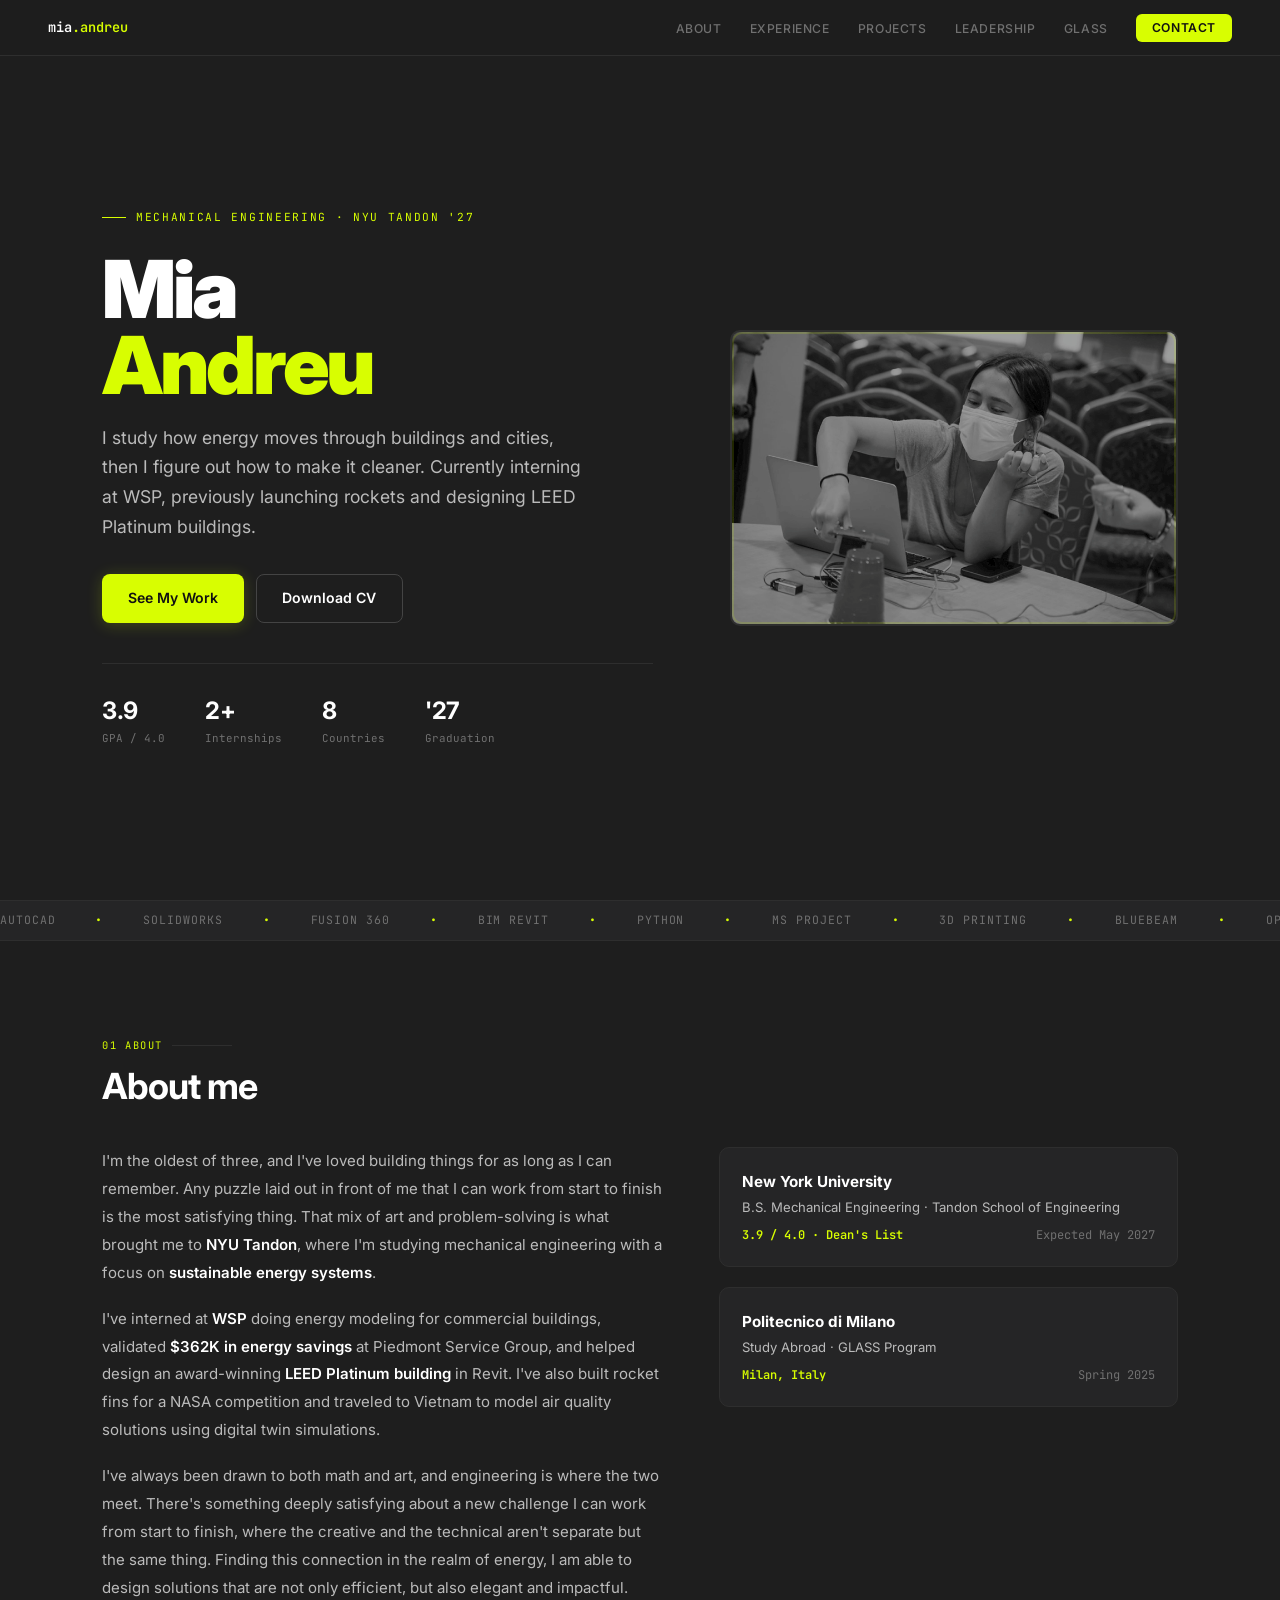
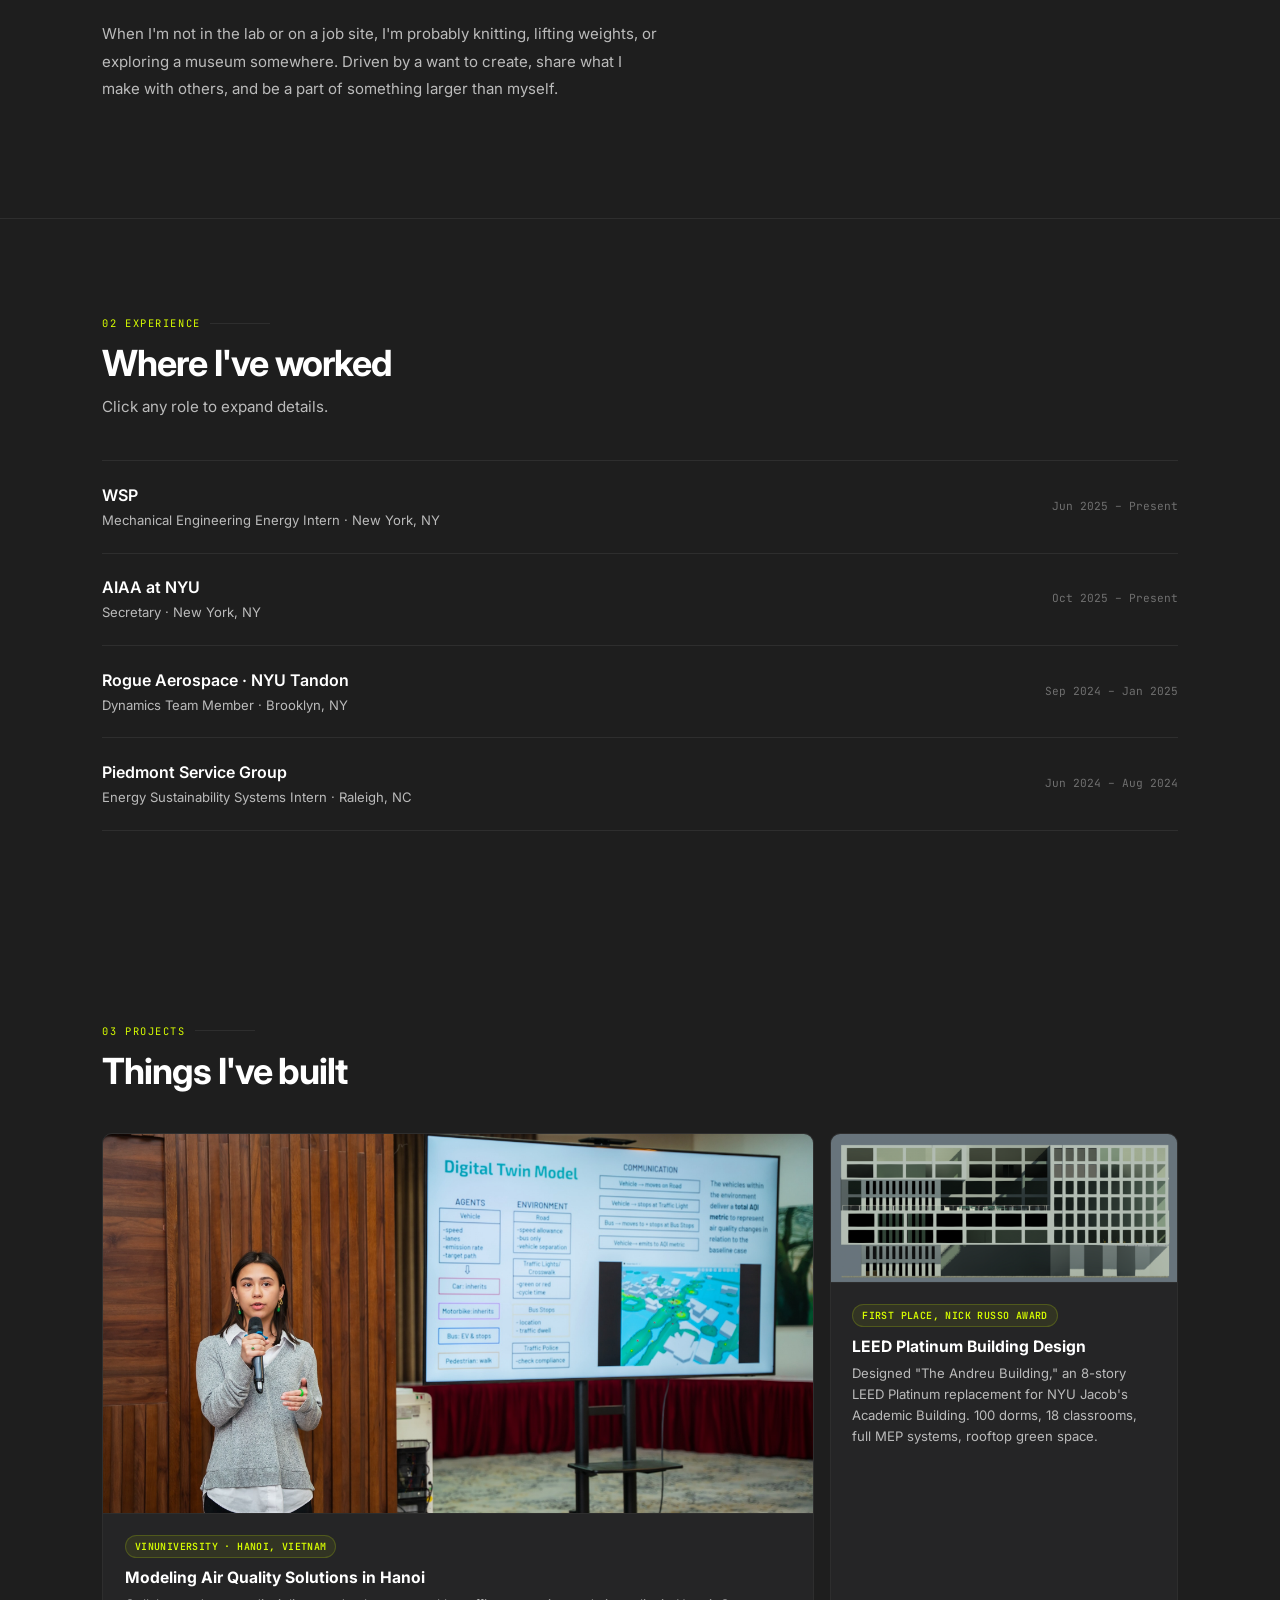
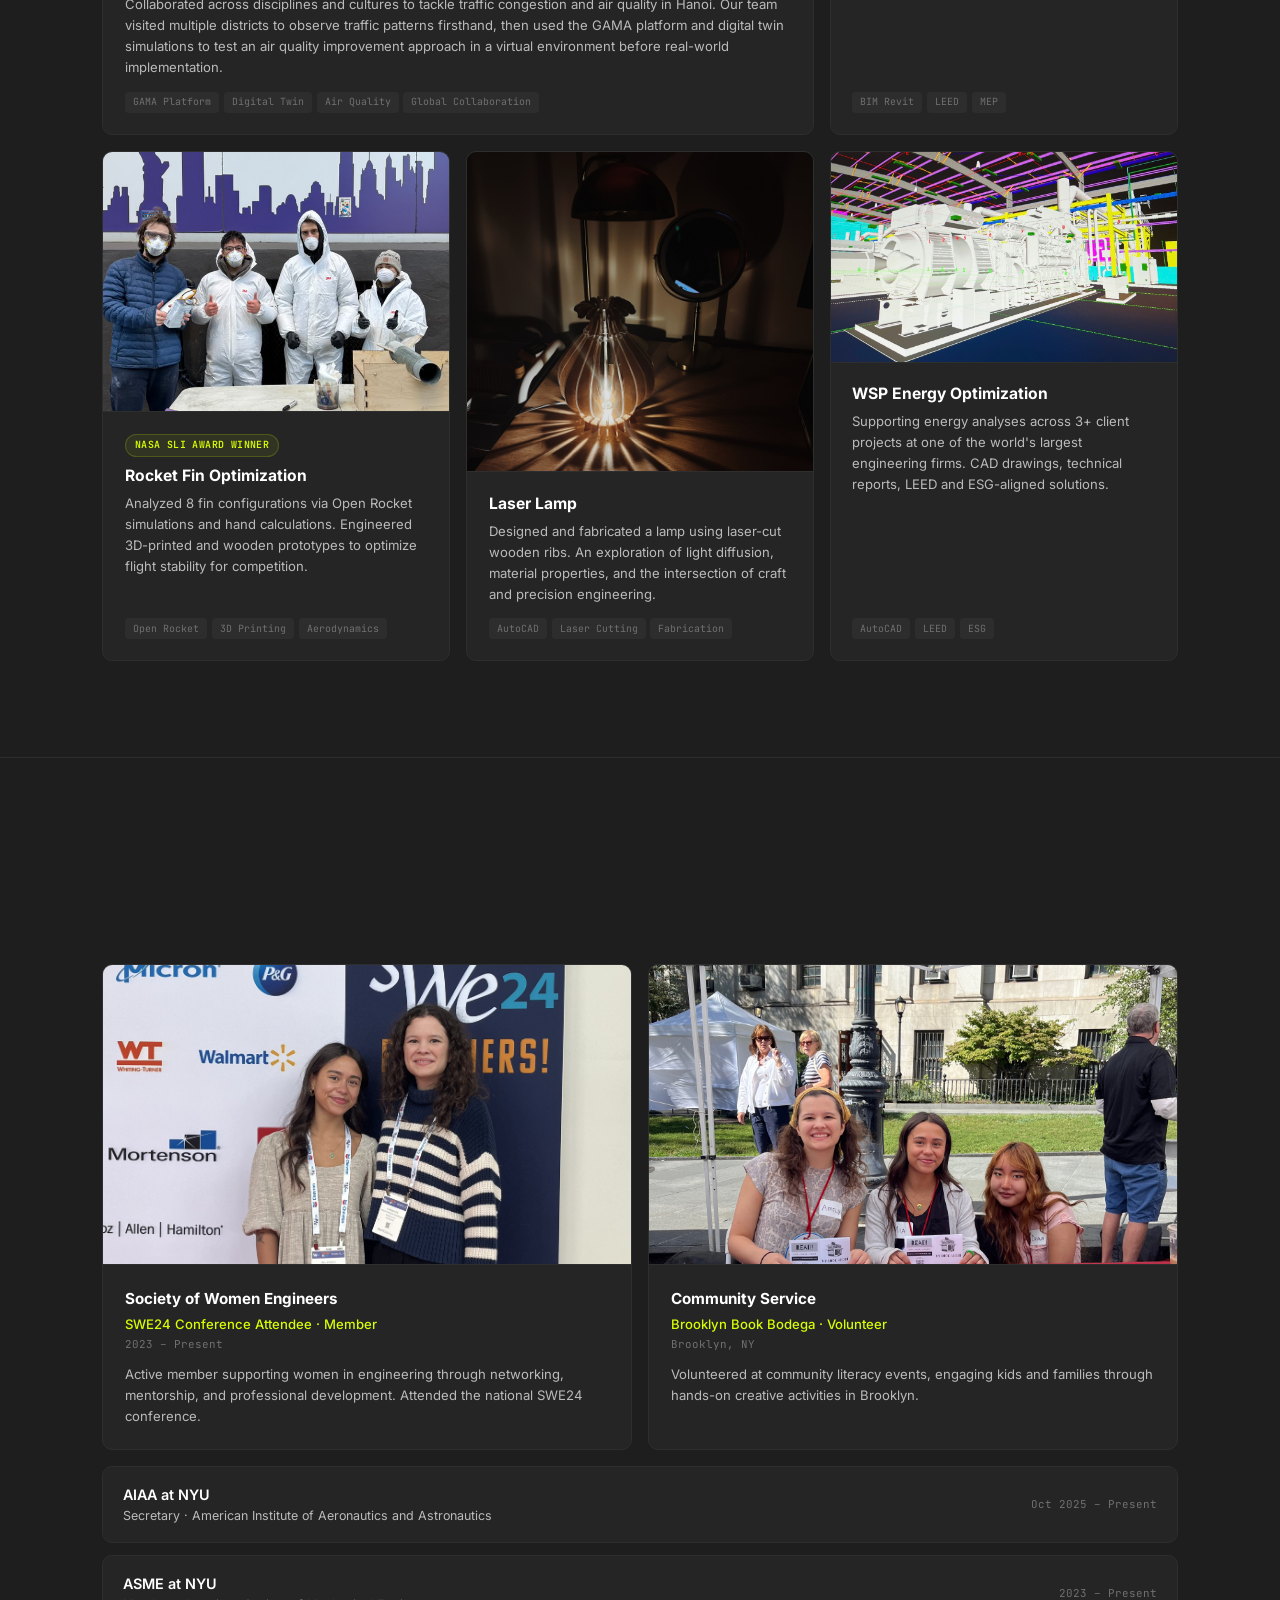
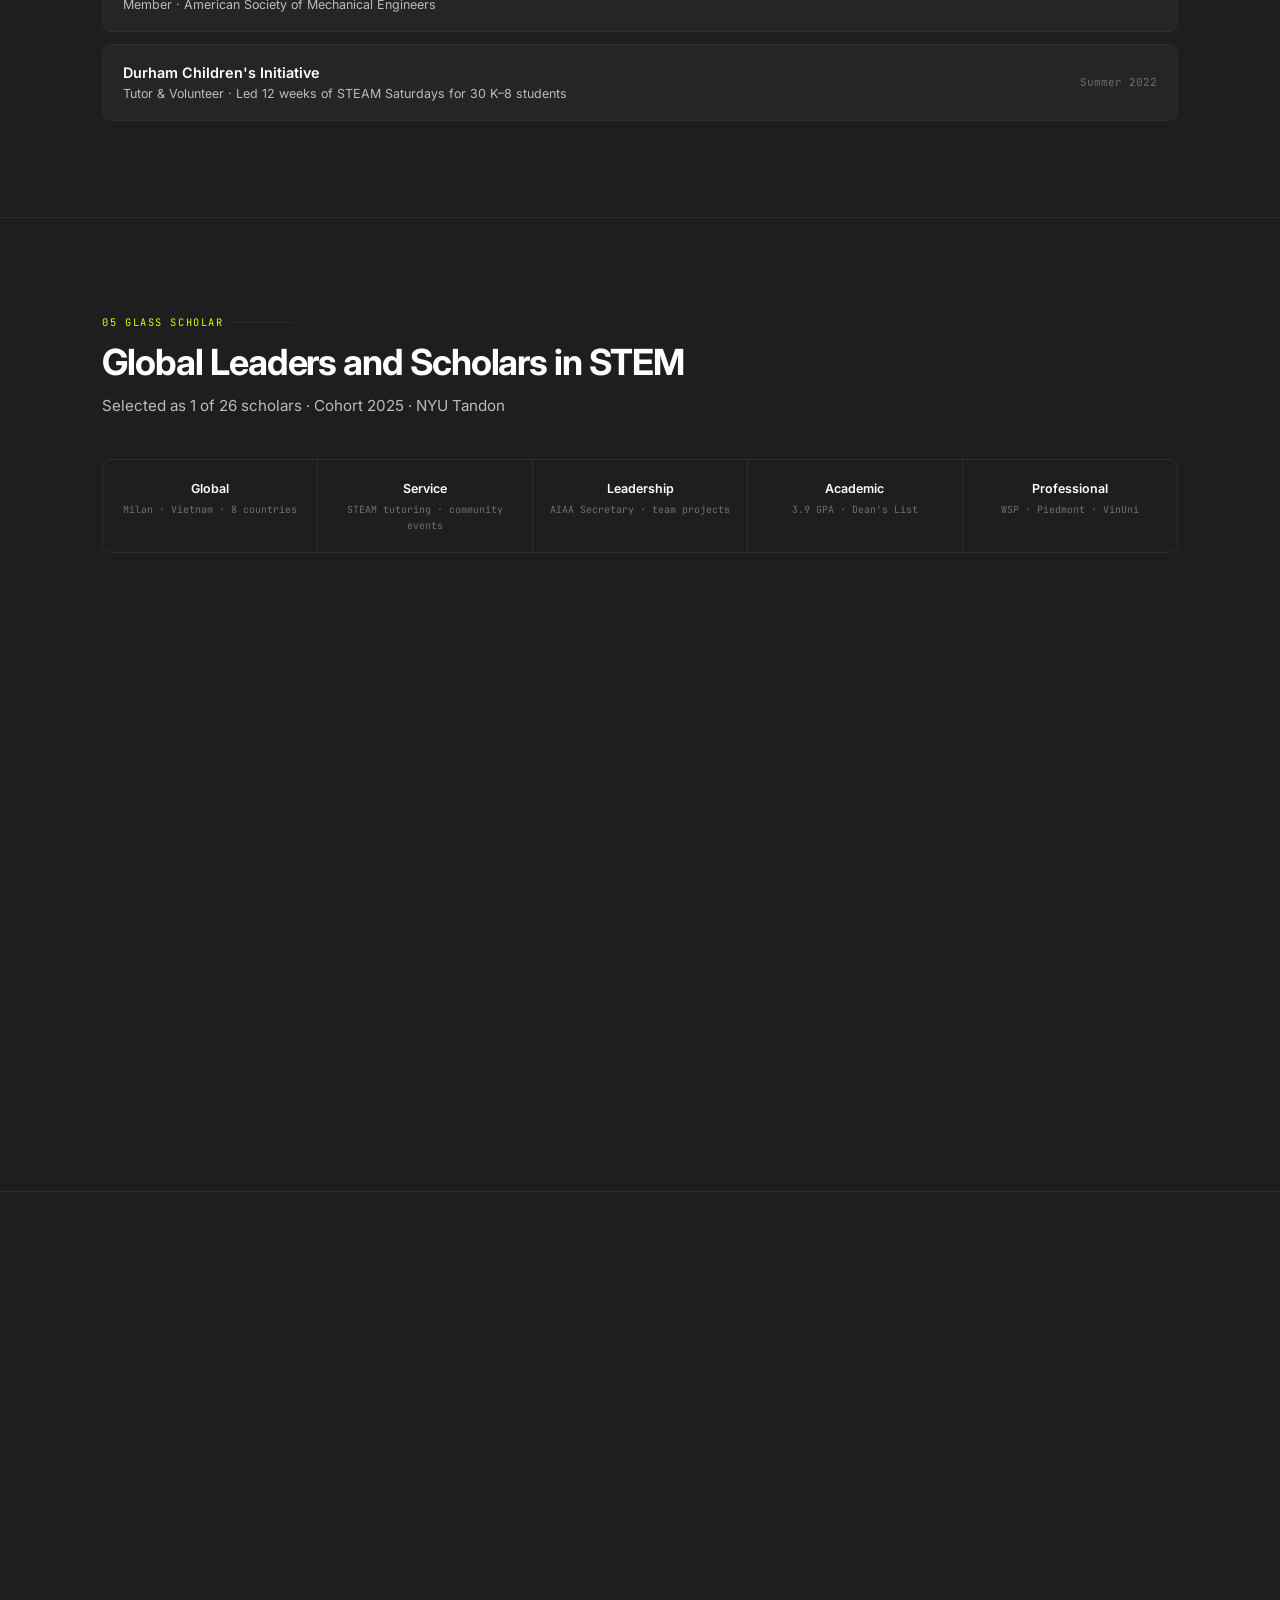
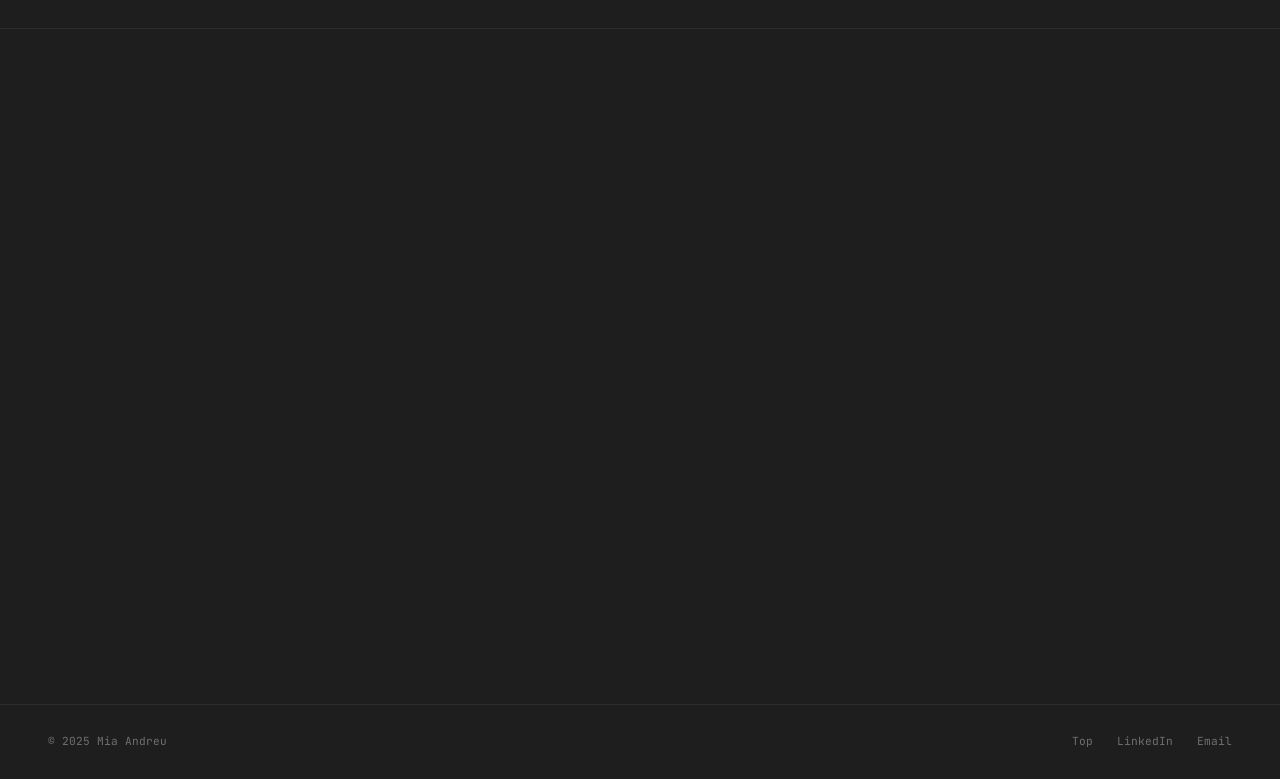
==== index.html @ a0fbf41c "Add files via upload" ====
<!DOCTYPE html>
<html lang="en">
<head>
    <meta charset="UTF-8">
    <meta name="viewport" content="width=device-width, initial-scale=1.0">
    <title>Mia Andreu | Mechanical Engineering</title>
    <link rel="preconnect" href="https://fonts.googleapis.com">
    <link rel="preconnect" href="https://fonts.gstatic.com" crossorigin>
    <link href="https://fonts.googleapis.com/css2?family=Inter:wght@300;400;500;600;700;800;900&family=JetBrains+Mono:wght@400;500;600&display=swap" rel="stylesheet">
    <style>
        *,*::before,*::after{margin:0;padding:0;box-sizing:border-box}

        :root{
            --bg:#1E1E1E;
            --bg2:#252526;
            --bg3:#2D2D2D;
            --tx:#FFFFFF;
            --tx2:#BBBBBB;
            --tx3:#707070;
            --grn:#D8FE01;
            --grn-dim:rgba(216,254,1,.07);
            --grn-mid:rgba(216,254,1,.18);
            --bdr:#2E2E2E;
            --r:10px;
            --f:'Inter',system-ui,sans-serif;
            --m:'JetBrains Mono',monospace;
        }

        html{scroll-behavior:smooth}
        body{font-family:var(--f);background:var(--bg);color:var(--tx);line-height:1.6;-webkit-font-smoothing:antialiased}

        /* =========== NAV =========== */
        nav{
            position:fixed;top:0;left:0;right:0;height:56px;
            background:rgba(30,30,30,.88);backdrop-filter:blur(16px);-webkit-backdrop-filter:blur(16px);
            border-bottom:1px solid var(--bdr);z-index:100;
            display:flex;align-items:center;justify-content:space-between;
            padding:0 clamp(1.25rem,5vw,3rem);
            transition:box-shadow .3s;
        }
        nav.scrolled{box-shadow:0 4px 30px rgba(0,0,0,.5)}
        .nlogo{font-family:var(--m);font-size:.85rem;font-weight:600;color:var(--tx);text-decoration:none}
        .nlogo span{color:var(--grn)}
        .nlinks{display:flex;gap:1.75rem;list-style:none;align-items:center}
        .nlinks a{font-size:.76rem;font-weight:500;color:var(--tx3);text-decoration:none;letter-spacing:.05em;text-transform:uppercase;transition:color .2s}
        .nlinks a:hover,.nlinks a.active{color:var(--grn)}
        .nlinks .cta{background:var(--grn);color:#111;padding:.4rem 1rem;border-radius:6px;font-weight:600}
        .nlinks .cta:hover{background:#c2e500}
        .ntoggle{display:none;flex-direction:column;gap:4px;cursor:pointer;padding:4px}
        .ntoggle span{width:20px;height:2px;background:var(--tx);border-radius:2px;transition:.3s}

        /* =========== HERO =========== */
        #hero{
            min-height:100vh;
            display:grid;
            grid-template-columns:1fr auto;
            align-items:center;
            gap:clamp(2rem,6vw,5rem);
            padding:calc(56px + 4rem) clamp(1.25rem,8vw,10rem) 4rem;
            max-width:1300px;margin:0 auto;
        }
        .hero-text{max-width:600px}
        .hero-label{
            font-family:var(--m);font-size:.7rem;color:var(--grn);
            letter-spacing:.15em;text-transform:uppercase;margin-bottom:1.5rem;
            display:flex;align-items:center;gap:.6rem;
        }
        .hero-label::before{content:'';width:24px;height:1px;background:var(--grn)}
        .hero-name{
            font-size:clamp(2.8rem,7vw,5rem);font-weight:900;
            letter-spacing:-.04em;line-height:.95;margin-bottom:1.25rem;
        }
        .hero-name em{font-style:normal;color:var(--grn)}
        .hero-sub{font-size:clamp(.95rem,1.6vw,1.1rem);color:var(--tx2);max-width:480px;line-height:1.7;margin-bottom:2rem}
        .hero-btns{display:flex;gap:.75rem;flex-wrap:wrap}
        .btn{
            display:inline-flex;align-items:center;gap:.45rem;
            padding:.75rem 1.6rem;border-radius:8px;
            font-weight:600;font-size:.88rem;text-decoration:none;
            transition:transform .15s,box-shadow .2s,background .2s;border:none;cursor:pointer;
        }
        .btn-g{background:var(--grn);color:#111;box-shadow:0 2px 16px rgba(216,254,1,.2)}
        .btn-g:hover{transform:translateY(-1px);box-shadow:0 4px 24px rgba(216,254,1,.35)}
        .btn-o{background:transparent;color:var(--tx);border:1.5px solid #444}
        .btn-o:hover{border-color:var(--grn);color:var(--grn);transform:translateY(-1px)}

        .hero-photo{
            width:clamp(320px,35vw,480px);
            border-radius:var(--r);
            overflow:hidden;
            border:2px solid var(--bdr);
            position:relative;
            align-self:center;
        }
        .hero-photo::after{
            content:'';position:absolute;inset:0;
            border-radius:var(--r);
            box-shadow:inset 0 0 0 2px rgba(216,254,1,.15);
            pointer-events:none;
        }
        .hero-photo img{width:100%;height:auto;display:block;filter:grayscale(.15)}

        .hero-stats{
            display:flex;gap:2.5rem;margin-top:2.5rem;
            padding-top:1.75rem;border-top:1px solid var(--bdr);flex-wrap:wrap;
        }
        .hs-val{font-size:1.5rem;font-weight:700;letter-spacing:-.02em}
        .hs-lbl{font-family:var(--m);font-size:.68rem;color:var(--tx3)}

        /* =========== TICKER =========== */
        .ticker-wrap{
            overflow:hidden;border-top:1px solid var(--bdr);border-bottom:1px solid var(--bdr);
            padding:.65rem 0;background:var(--bg2);position:relative;z-index:1;
        }
        .ticker{
            display:flex;gap:2.5rem;
            animation:scroll 30s linear infinite;
            width:max-content;
        }
        .ticker span{
            font-family:var(--m);font-size:.72rem;color:var(--tx3);
            white-space:nowrap;text-transform:uppercase;letter-spacing:.08em;
        }
        .ticker .dot{color:var(--grn)}
        @keyframes scroll{0%{transform:translateX(0)}100%{transform:translateX(-50%)}}

        /* =========== SECTIONS =========== */
        .sec{padding:6rem clamp(1.25rem,8vw,10rem);max-width:1300px;margin:0 auto}
        .sec-full{padding:6rem clamp(1.25rem,8vw,10rem);max-width:100%}
        .sec-full .inner{max-width:1300px;margin:0 auto}
        .sec-num{
            font-family:var(--m);font-size:.65rem;color:var(--grn);
            letter-spacing:.15em;text-transform:uppercase;margin-bottom:.75rem;
            display:flex;align-items:center;gap:.6rem;
        }
        .sec-num::after{content:'';flex:1;max-width:60px;height:1px;background:var(--bdr)}
        .sec-t{font-size:clamp(1.6rem,3.5vw,2.25rem);font-weight:700;letter-spacing:-.03em;margin-bottom:.6rem;line-height:1.15}
        .sec-sub{font-size:.95rem;color:var(--tx2);max-width:540px;line-height:1.7}
        .sec-hdr{margin-bottom:2.5rem}
        .divider{height:1px;background:var(--bdr);max-width:1300px;margin:0 auto}

        /* =========== ABOUT =========== */
        .about-cols{display:grid;grid-template-columns:1.1fr .9fr;gap:3.5rem;align-items:start}
        .about-text p{color:var(--tx2);line-height:1.85;margin-bottom:1.15rem;font-size:.94rem}
        .about-text strong{color:var(--tx);font-weight:600}
        .edu{
            background:var(--bg2);border:1px solid var(--bdr);border-radius:var(--r);
            padding:1.35rem;margin-bottom:1.25rem;
        }
        .edu-school{font-weight:700;font-size:.95rem;margin-bottom:.15rem}
        .edu-deg{font-size:.82rem;color:var(--tx2)}
        .edu-meta{display:flex;justify-content:space-between;margin-top:.5rem;flex-wrap:wrap;gap:.5rem}
        .edu-gpa{font-family:var(--m);font-size:.75rem;color:var(--grn);font-weight:600}
        .edu-date{font-family:var(--m);font-size:.75rem;color:var(--tx3)}

        /* =========== EXPERIENCE =========== */
        .exp-list{display:flex;flex-direction:column}
        .exp-row{
            display:grid;grid-template-columns:1fr auto;align-items:center;gap:1rem;
            padding:1.35rem 0;border-bottom:1px solid var(--bdr);
            cursor:default;transition:padding .3s;
        }
        .exp-row:first-child{border-top:1px solid var(--bdr)}
        .exp-row:hover{padding-left:.5rem}
        .exp-row:hover .exp-co{color:var(--grn)}
        .exp-co{font-weight:600;font-size:1rem;transition:color .2s}
        .exp-rl{font-size:.82rem;color:var(--tx2);margin-top:.1rem}
        .exp-dt{font-family:var(--m);font-size:.7rem;color:var(--tx3);text-align:right;white-space:nowrap}
        .exp-det{
            max-height:0;overflow:hidden;transition:max-height .4s ease,opacity .3s;
            opacity:0;
        }
        .exp-row.open .exp-det{max-height:300px;opacity:1;margin-top:.75rem}
        .exp-det ul{list-style:none;padding:0}
        .exp-det li{
            font-size:.84rem;color:var(--tx2);line-height:1.6;
            padding-left:1rem;position:relative;margin-bottom:.35rem;
        }
        .exp-det li::before{content:'\2192';position:absolute;left:0;color:var(--grn);font-size:.75rem}

        /* =========== IMAGE BREAK =========== */
        .img-break{
            width:100%;height:420px;overflow:hidden;position:relative;
        }
        .img-break img{width:100%;height:100%;object-fit:cover;display:block}
        .img-break .overlay{
            position:absolute;inset:0;
            background:linear-gradient(to top,var(--bg) 0%,transparent 40%,transparent 70%,var(--bg) 100%);
        }
        .img-break .caption{
            position:absolute;bottom:2rem;left:clamp(1.25rem,8vw,10rem);
            font-family:var(--m);font-size:.7rem;color:var(--tx3);
            letter-spacing:.08em;text-transform:uppercase;
        }
        .img-break .caption span{color:var(--grn)}

        /* =========== PROJECTS BENTO =========== */
        .bento{
            display:grid;
            grid-template-columns:repeat(3,1fr);
            grid-auto-rows:minmax(280px,auto);
            gap:1rem;
        }
        .bento-item{
            background:var(--bg2);border:1px solid var(--bdr);border-radius:var(--r);
            overflow:hidden;position:relative;
            display:flex;flex-direction:column;
            transition:transform .25s,box-shadow .25s,border-color .25s;
        }
        .bento-item:hover{
            transform:translateY(-4px);
            box-shadow:0 16px 48px rgba(0,0,0,.4);
            border-color:var(--grn);
        }
        .bento-item.large{grid-column:span 2;grid-row:span 1}
        .bento-img{width:100%;max-height:320px;object-fit:cover;display:block;border-bottom:1px solid var(--bdr)}
        .bento-item.large .bento-img{max-height:380px}
        .bento-vid{width:100%;max-height:320px;object-fit:cover;display:block;border-bottom:1px solid var(--bdr)}
        .bento-body{padding:1.35rem;flex:1;display:flex;flex-direction:column}
        .bento-badge{
            display:inline-block;
            background:var(--grn-dim);color:var(--grn);border:1px solid var(--grn-mid);
            font-family:var(--m);font-size:.62rem;font-weight:600;
            padding:.15rem .55rem;border-radius:100px;
            text-transform:uppercase;letter-spacing:.04em;
            margin-bottom:.6rem;width:fit-content;
        }
        .bento-title{font-weight:700;font-size:.98rem;margin-bottom:.4rem;line-height:1.3}
        .bento-desc{font-size:.82rem;color:var(--tx2);line-height:1.6;flex:1}
        .bento-tags{display:flex;flex-wrap:wrap;gap:.3rem;margin-top:.85rem}
        .bento-tag{
            background:var(--bg3);color:var(--tx3);font-family:var(--m);
            font-size:.62rem;padding:.15rem .5rem;border-radius:4px;
        }

        /* =========== LEADERSHIP =========== */
        .lead-grid{display:grid;grid-template-columns:repeat(2,1fr);gap:1rem}
        .lead-card{
            background:var(--bg2);border:1px solid var(--bdr);border-radius:var(--r);
            overflow:hidden;transition:transform .2s,box-shadow .2s;
        }
        .lead-card:hover{transform:translateY(-2px);box-shadow:0 8px 32px rgba(0,0,0,.3)}
        .lead-card-img{width:100%;max-height:300px;object-fit:cover;object-position:center 35%;display:block;border-bottom:1px solid var(--bdr)}
        .lead-card-body{padding:1.35rem}
        .lead-org{font-weight:700;font-size:.95rem;margin-bottom:.15rem}
        .lead-role{font-size:.82rem;color:var(--grn);font-weight:500;margin-bottom:.1rem}
        .lead-date{font-family:var(--m);font-size:.68rem;color:var(--tx3);margin-bottom:.65rem}
        .lead-desc{font-size:.82rem;color:var(--tx2);line-height:1.6}

        .lead-list{display:flex;flex-direction:column;gap:.75rem;margin-top:1rem}
        .lead-row{
            display:flex;justify-content:space-between;align-items:center;
            padding:1rem 1.25rem;background:var(--bg2);border:1px solid var(--bdr);border-radius:var(--r);
            transition:border-color .2s;
        }
        .lead-row:hover{border-color:var(--grn)}
        .lead-row-left div:first-child{font-weight:600;font-size:.9rem}
        .lead-row-left div:last-child{font-size:.78rem;color:var(--tx2)}
        .lead-row-right{font-family:var(--m);font-size:.68rem;color:var(--tx3)}

        /* =========== GLASS =========== */
        .glass-bar{
            display:flex;gap:0;border:1px solid var(--bdr);border-radius:var(--r);
            overflow:hidden;margin-bottom:2rem;
        }
        .glass-seg{
            flex:1;padding:1.15rem .75rem;text-align:center;
            border-right:1px solid var(--bdr);
            transition:background .2s;
        }
        .glass-seg:last-child{border-right:none}
        .glass-seg:hover{background:var(--grn-dim)}
        .glass-seg-name{font-weight:600;font-size:.78rem;margin-bottom:.2rem}
        .glass-seg-desc{font-family:var(--m);font-size:.62rem;color:var(--tx3)}

        .glass-focus{
            background:var(--grn-dim);border:1px solid rgba(216,254,1,.2);
            border-radius:var(--r);padding:1.5rem 1.75rem;
        }
        .glass-focus-lbl{font-family:var(--m);font-size:.68rem;color:var(--grn);text-transform:uppercase;letter-spacing:.1em;margin-bottom:.5rem}
        .glass-focus p{font-size:.9rem;color:var(--tx2);line-height:1.75}
        .glass-focus strong{color:var(--tx)}

        /* =========== CONTACT =========== */
        .contact-cols{display:grid;grid-template-columns:1fr 1fr;gap:3.5rem;align-items:start}
        .contact-text{font-size:.94rem;color:var(--tx2);line-height:1.8;margin-bottom:1.5rem}
        .c-links{display:flex;flex-direction:column;gap:.65rem}
        .c-link{
            display:flex;align-items:center;gap:.85rem;
            padding:1rem 1.25rem;background:var(--bg2);border:1px solid var(--bdr);
            border-radius:var(--r);text-decoration:none;color:var(--tx);
            transition:border-color .2s,transform .2s;
        }
        .c-link:hover{border-color:var(--grn);transform:translateX(4px)}
        .c-link-icon{
            width:36px;height:36px;background:var(--grn-dim);border-radius:8px;
            display:flex;align-items:center;justify-content:center;font-size:1rem;flex-shrink:0;
        }
        .c-link-lbl{font-family:var(--m);font-size:.65rem;color:var(--tx3);text-transform:uppercase;letter-spacing:.05em}
        .c-link-val{font-weight:500;font-size:.88rem}

        .contact-form{display:flex;flex-direction:column;gap:.75rem}
        .cf-label{font-family:var(--m);font-size:.72rem;color:var(--tx3);margin-bottom:.2rem;display:block}
        .cf-input,.cf-textarea{
            background:var(--bg2);border:1px solid var(--bdr);border-radius:8px;
            padding:.7rem .9rem;font-family:var(--f);font-size:.85rem;color:var(--tx);
            width:100%;outline:none;transition:border-color .2s;
        }
        .cf-input:focus,.cf-textarea:focus{border-color:var(--grn);box-shadow:0 0 0 3px rgba(216,254,1,.1)}
        .cf-textarea{min-height:100px;resize:vertical}

        /* =========== FOOTER =========== */
        footer{
            border-top:1px solid var(--bdr);
            padding:1.75rem clamp(1.25rem,5vw,3rem);
            display:flex;justify-content:space-between;align-items:center;flex-wrap:wrap;gap:1rem;
            font-family:var(--m);font-size:.7rem;color:var(--tx3);
            position:relative;z-index:1;
        }
        footer a{color:var(--tx3);text-decoration:none;transition:color .2s}
        footer a:hover{color:var(--grn)}
        .flinks{display:flex;gap:1.5rem}

        /* =========== ANIMATIONS =========== */
        .reveal{opacity:0;transform:translateY(18px);transition:opacity .5s ease,transform .5s ease}
        .reveal.vis{opacity:1;transform:none}

        /* =========== RESPONSIVE =========== */
        @media(max-width:900px){
            #hero{grid-template-columns:1fr;text-align:left}
            .hero-photo{width:200px;margin:0 auto 2rem;order:-1}
            .about-cols{grid-template-columns:1fr}
            .bento{grid-template-columns:1fr}
            .bento-item.large{grid-column:span 1}
            .lead-grid{grid-template-columns:1fr}
            .contact-cols{grid-template-columns:1fr}
            .glass-bar{flex-direction:column}
            .glass-seg{border-right:none;border-bottom:1px solid var(--bdr)}
            .glass-seg:last-child{border-bottom:none}
        }
        @media(max-width:600px){
            .nlinks{
                display:none;position:absolute;top:56px;left:0;right:0;
                background:var(--bg);flex-direction:column;padding:1.25rem;gap:1rem;
                border-bottom:1px solid var(--bdr);box-shadow:0 8px 30px rgba(0,0,0,.5);
            }
            .nlinks.open{display:flex}
            .ntoggle{display:flex}
            .sec,.sec-full{padding:4rem 1.25rem}
            .img-break{height:260px}
            .img-break .caption{left:1.25rem}
            .hero-stats{gap:1.5rem}
        }
    </style>
</head>
<body>

<!-- NAV -->
<nav id="navbar">
    <a href="#hero" class="nlogo">mia<span>.andreu</span></a>
    <ul class="nlinks" id="navLinks">
        <li><a href="#about">About</a></li>
        <li><a href="#experience">Experience</a></li>
        <li><a href="#projects">Projects</a></li>
        <li><a href="#leadership">Leadership</a></li>
        <li><a href="#glass">GLASS</a></li>
        <li><a href="#contact" class="cta">Contact</a></li>
    </ul>
    <div class="ntoggle" id="navToggle"><span></span><span></span><span></span></div>
</nav>

<main>

<!-- HERO -->
<section id="hero">
    <div class="hero-text">
        <div class="hero-label">Mechanical Engineering &middot; NYU Tandon '27</div>
        <h1 class="hero-name">Mia<br><em>Andreu</em></h1>
        <p class="hero-sub">
            I study how energy moves through buildings and cities, then I figure out how to make it cleaner. Currently interning at WSP, previously launching rockets and designing LEED Platinum buildings.
        </p>
        <div class="hero-btns">
            <a href="#projects" class="btn btn-g">See My Work</a>
            <a href="#" class="btn btn-o" id="dlResume">Download CV</a>
        </div>
        <div class="hero-stats">
            <div><div class="hs-val">3.9</div><div class="hs-lbl">GPA / 4.0</div></div>
            <div><div class="hs-val">2+</div><div class="hs-lbl">Internships</div></div>
            <div><div class="hs-val">8</div><div class="hs-lbl">Countries</div></div>
            <div><div class="hs-val">'27</div><div class="hs-lbl">Graduation</div></div>
        </div>
    </div>
    <div class="hero-photo">
        <img src="headshot.png" alt="Mia Andreu">
    </div>
</section>

<!-- SKILLS TICKER -->
<div class="ticker-wrap">
    <div class="ticker" id="ticker">
        <span>AutoCAD</span><span class="dot">&bull;</span>
        <span>SolidWorks</span><span class="dot">&bull;</span>
        <span>Fusion 360</span><span class="dot">&bull;</span>
        <span>BIM Revit</span><span class="dot">&bull;</span>
        <span>Python</span><span class="dot">&bull;</span>
        <span>MS Project</span><span class="dot">&bull;</span>
        <span>3D Printing</span><span class="dot">&bull;</span>
        <span>Bluebeam</span><span class="dot">&bull;</span>
        <span>Open Rocket</span><span class="dot">&bull;</span>
        <span>GAMA Platform</span><span class="dot">&bull;</span>
        <span>Technical Writing</span><span class="dot">&bull;</span>
        <span>Data Analysis</span><span class="dot">&bull;</span>
        <span>LEED Standards</span><span class="dot">&bull;</span>
        <span>ESG Frameworks</span><span class="dot">&bull;</span>
        <!-- duplicate for seamless loop -->
        <span>AutoCAD</span><span class="dot">&bull;</span>
        <span>SolidWorks</span><span class="dot">&bull;</span>
        <span>Fusion 360</span><span class="dot">&bull;</span>
        <span>BIM Revit</span><span class="dot">&bull;</span>
        <span>Python</span><span class="dot">&bull;</span>
        <span>MS Project</span><span class="dot">&bull;</span>
        <span>3D Printing</span><span class="dot">&bull;</span>
        <span>Bluebeam</span><span class="dot">&bull;</span>
        <span>Open Rocket</span><span class="dot">&bull;</span>
        <span>GAMA Platform</span><span class="dot">&bull;</span>
        <span>Technical Writing</span><span class="dot">&bull;</span>
        <span>Data Analysis</span><span class="dot">&bull;</span>
        <span>LEED Standards</span><span class="dot">&bull;</span>
        <span>ESG Frameworks</span><span class="dot">&bull;</span>
    </div>
</div>

<!-- ABOUT -->
<section id="about" class="sec">
    <div class="sec-hdr reveal">
        <div class="sec-num">01 About</div>
        <h2 class="sec-t">About me</h2>
    </div>
    <div class="about-cols">
        <div class="about-text reveal">
            <p>
                I'm the oldest of three, and I've loved building things for as long as I can remember. Any puzzle laid out in front of me that I can work from start to finish is the most satisfying thing. That mix of art and problem-solving is what brought me to <strong>NYU Tandon</strong>, where I'm studying mechanical engineering with a focus on <strong>sustainable energy systems</strong>.
            </p>
            <p>
                I've interned at <strong>WSP</strong> doing energy modeling for commercial buildings, validated <strong>$362K in energy savings</strong> at Piedmont Service Group, and helped design an award-winning <strong>LEED Platinum building</strong> in Revit. I've also built rocket fins for a NASA competition and traveled to Vietnam to model air quality solutions using digital twin simulations.
            </p>
            <p>
                I've always been drawn to both math and art, and engineering is where the two meet. There's something deeply satisfying about a new challenge I can work from start to finish, where the creative and the technical aren't separate but the same thing. Finding this connection in the realm of energy, I am able to design solutions that are not only efficient, but also elegant and impactful.
            </p>
            <p>
                When I'm not in the lab or on a job site, I'm probably knitting, lifting weights, or exploring a museum somewhere. Driven by a want to create, share what I make with others, and be a part of something larger than myself.
            </p>
        </div>
        <div>
            <div class="edu reveal">
                <div class="edu-school">New York University</div>
                <div class="edu-deg">B.S. Mechanical Engineering &middot; Tandon School of Engineering</div>
                <div class="edu-meta">
                    <span class="edu-gpa">3.9 / 4.0 &middot; Dean's List</span>
                    <span class="edu-date">Expected May 2027</span>
                </div>
            </div>
            <div class="edu reveal">
                <div class="edu-school">Politecnico di Milano</div>
                <div class="edu-deg">Study Abroad &middot; GLASS Program</div>
                <div class="edu-meta">
                    <span class="edu-gpa">Milan, Italy</span>
                    <span class="edu-date">Spring 2025</span>
                </div>
            </div>
        </div>
    </div>
</section>

<div class="divider"></div>

<!-- EXPERIENCE -->
<section id="experience" class="sec">
    <div class="sec-hdr reveal">
        <div class="sec-num">02 Experience</div>
        <h2 class="sec-t">Where I've worked</h2>
        <p class="sec-sub">Click any role to expand details.</p>
    </div>
    <div class="exp-list">
        <div class="exp-row reveal" onclick="this.classList.toggle('open')">
            <div>
                <div class="exp-co">WSP</div>
                <div class="exp-rl">Mechanical Engineering Energy Intern &middot; New York, NY</div>
                <div class="exp-det">
                    <ul>
                        <li>Conducted field research and engineering analyses supporting energy optimization in 3+ client projects</li>
                        <li>Created CAD drawings and technical design reports to streamline client communication and project workflows</li>
                        <li>Assessed environmental risks and integrated sustainable solutions aligned with LEED and ESG standards</li>
                    </ul>
                </div>
            </div>
            <div class="exp-dt">Jun 2025 &ndash; Present</div>
        </div>
        <div class="exp-row reveal" onclick="this.classList.toggle('open')">
            <div>
                <div class="exp-co">AIAA at NYU</div>
                <div class="exp-rl">Secretary &middot; New York, NY</div>
                <div class="exp-det">
                    <ul>
                        <li>Maintained chapter records, managed internal communications, and ensured smooth administrative operations</li>
                    </ul>
                </div>
            </div>
            <div class="exp-dt">Oct 2025 &ndash; Present</div>
        </div>
        <div class="exp-row reveal" onclick="this.classList.toggle('open')">
            <div>
                <div class="exp-co">Rogue Aerospace &middot; NYU Tandon</div>
                <div class="exp-rl">Dynamics Team Member &middot; Brooklyn, NY</div>
                <div class="exp-det">
                    <ul>
                        <li>Engineered 3D-print and wooden fin prototypes, applying quantitative analysis to optimize flight stability</li>
                        <li>Analyzed 8 fin configurations using Open Rocket simulations and hand calculations</li>
                        <li>Contributed to a NASA Student Launch Initiative award-winning team</li>
                    </ul>
                </div>
            </div>
            <div class="exp-dt">Sep 2024 &ndash; Jan 2025</div>
        </div>
        <div class="exp-row reveal" onclick="this.classList.toggle('open')">
            <div>
                <div class="exp-co">Piedmont Service Group</div>
                <div class="exp-rl">Energy Sustainability Systems Intern &middot; Raleigh, NC</div>
                <div class="exp-det">
                    <ul>
                        <li>Supported energy audits and site walkthroughs for Investment Grade Audits for commercial clients</li>
                        <li>Built Excel models to validate $362K in projected energy savings</li>
                        <li>Drafted Energy Savings Performance Contracts and capital expenditure documents</li>
                    </ul>
                </div>
            </div>
            <div class="exp-dt">Jun 2024 &ndash; Aug 2024</div>
        </div>
    </div>
</section>

<!-- PROJECTS -->
<section id="projects" class="sec">
    <div class="sec-hdr reveal">
        <div class="sec-num">03 Projects</div>
        <h2 class="sec-t">Things I've built</h2>
    </div>
    <div class="bento">
        <!-- HANOI - large featured -->
        <a href="hanoi-digital-twin.html" class="bento-item large reveal" style="text-decoration:none;color:inherit">
            <img class="bento-img" src="digital-twin.jpeg" alt="Presenting digital twin model for Hanoi air quality">
            <div class="bento-body">
                <div class="bento-badge">VinUniversity &middot; Hanoi, Vietnam</div>
                <div class="bento-title">Modeling Air Quality Solutions in Hanoi</div>
                <p class="bento-desc">
                    Collaborated across disciplines and cultures to tackle traffic congestion and air quality in Hanoi. Our team visited multiple districts to observe traffic patterns firsthand, then used the GAMA platform and digital twin simulations to test an air quality improvement approach in a virtual environment before real-world implementation.
                </p>
                <div class="bento-tags">
                    <span class="bento-tag">GAMA Platform</span>
                    <span class="bento-tag">Digital Twin</span>
                    <span class="bento-tag">Air Quality</span>
                    <span class="bento-tag">Global Collaboration</span>
                </div>
            </div>
        </a>

        <!-- LEED BUILDING -->
        <a href="revit-building.html" class="bento-item reveal" style="text-decoration:none;color:inherit">
            <img class="bento-img" src="revit-building(2).png" alt="The Andreu Building exterior facade rendering">
            <div class="bento-body">
                <div class="bento-badge">First Place, Nick Russo Award</div>
                <div class="bento-title">LEED Platinum Building Design</div>
                <p class="bento-desc">
                    Designed "The Andreu Building," an 8-story LEED Platinum replacement for NYU Jacob's Academic Building. 100 dorms, 18 classrooms, full MEP systems, rooftop green space.
                </p>
                <div class="bento-tags">
                    <span class="bento-tag">BIM Revit</span>
                    <span class="bento-tag">LEED</span>
                    <span class="bento-tag">MEP</span>
                </div>
            </div>
        </a>

        <!-- ROCKET FINS -->
        <div class="bento-item reveal">
            <img class="bento-img" src="rocket-fins.jpg" alt="Rogue Aerospace team with rocket components">
            <div class="bento-body">
                <div class="bento-badge">NASA SLI Award Winner</div>
                <div class="bento-title">Rocket Fin Optimization</div>
                <p class="bento-desc">
                    Analyzed 8 fin configurations via Open Rocket simulations and hand calculations. Engineered 3D-printed and wooden prototypes to optimize flight stability for competition.
                </p>
                <div class="bento-tags">
                    <span class="bento-tag">Open Rocket</span>
                    <span class="bento-tag">3D Printing</span>
                    <span class="bento-tag">Aerodynamics</span>
                </div>
            </div>
        </div>

        <!-- LASER LAMP -->
        <div class="bento-item reveal">
            <img class="bento-img" src="Laser-lamp.jpg" alt="Laser lamp AutoCAD 3D model">
            <div class="bento-body">
                <div class="bento-title">Laser Lamp</div>
                <p class="bento-desc">
                    Designed and fabricated a lamp using laser-cut wooden ribs. An exploration of light diffusion, material properties, and the intersection of craft and precision engineering.
                </p>
                <div class="bento-tags">
                    <span class="bento-tag">AutoCAD</span>
                    <span class="bento-tag">Laser Cutting</span>
                    <span class="bento-tag">Fabrication</span>
                </div>
            </div>
        </div>

        <!-- WSP -->
        <div class="bento-item reveal">
            <img class="bento-img" src="wsp_energy.jpeg" alt="WSP energy systems 3D BIM model">
            <div class="bento-body">
                <div class="bento-title">WSP Energy Optimization</div>
                <p class="bento-desc">
                    Supporting energy analyses across 3+ client projects at one of the world's largest engineering firms. CAD drawings, technical reports, LEED and ESG-aligned solutions.
                </p>
                <div class="bento-tags">
                    <span class="bento-tag">AutoCAD</span>
                    <span class="bento-tag">LEED</span>
                    <span class="bento-tag">ESG</span>
                </div>
            </div>
        </div>
    </div>
</section>

<div class="divider"></div>

<!-- LEADERSHIP -->
<section id="leadership" class="sec">
    <div class="sec-hdr reveal">
        <div class="sec-num">04 Leadership &amp; Service</div>
        <h2 class="sec-t">Beyond the classroom</h2>
    </div>

    <div class="lead-grid">
        <div class="lead-card reveal">
            <img class="lead-card-img" src="swe.jpg" alt="Mia at SWE24 conference">
            <div class="lead-card-body">
                <div class="lead-org">Society of Women Engineers</div>
                <div class="lead-role">SWE24 Conference Attendee &middot; Member</div>
                <div class="lead-date">2023 &ndash; Present</div>
                <p class="lead-desc">Active member supporting women in engineering through networking, mentorship, and professional development. Attended the national SWE24 conference.</p>
            </div>
        </div>
        <div class="lead-card reveal">
            <img class="lead-card-img" src="brooklyn-bodega.jpeg" alt="Volunteering at Brooklyn Book Bodega community event">
            <div class="lead-card-body">
                <div class="lead-org">Community Service</div>
                <div class="lead-role">Brooklyn Book Bodega &middot; Volunteer</div>
                <div class="lead-date">Brooklyn, NY</div>
                <p class="lead-desc">Volunteered at community literacy events, engaging kids and families through hands-on creative activities in Brooklyn.</p>
            </div>
        </div>
    </div>

    <div class="lead-list reveal">
        <div class="lead-row">
            <div class="lead-row-left">
                <div>AIAA at NYU</div>
                <div>Secretary &middot; American Institute of Aeronautics and Astronautics</div>
            </div>
            <div class="lead-row-right">Oct 2025 &ndash; Present</div>
        </div>
        <div class="lead-row">
            <div class="lead-row-left">
                <div>ASME at NYU</div>
                <div>Member &middot; American Society of Mechanical Engineers</div>
            </div>
            <div class="lead-row-right">2023 &ndash; Present</div>
        </div>
        <div class="lead-row">
            <div class="lead-row-left">
                <div>Durham Children's Initiative</div>
                <div>Tutor &amp; Volunteer &middot; Led 12 weeks of STEAM Saturdays for 30 K&ndash;8 students</div>
            </div>
            <div class="lead-row-right">Summer 2022</div>
        </div>
    </div>
</section>

<div class="divider"></div>

<!-- GLASS -->
<section id="glass" class="sec">
    <div class="sec-hdr reveal">
        <div class="sec-num">05 GLASS Scholar</div>
        <h2 class="sec-t">Global Leaders and Scholars in STEM</h2>
        <p class="sec-sub">Selected as 1 of 26 scholars &middot; Cohort 2025 &middot; NYU Tandon</p>
    </div>

    <div class="glass-bar reveal">
        <div class="glass-seg">
            <div class="glass-seg-name">Global</div>
            <div class="glass-seg-desc">Milan &middot; Vietnam &middot; 8 countries</div>
        </div>
        <div class="glass-seg">
            <div class="glass-seg-name">Service</div>
            <div class="glass-seg-desc">STEAM tutoring &middot; community events</div>
        </div>
        <div class="glass-seg">
            <div class="glass-seg-name">Leadership</div>
            <div class="glass-seg-desc">AIAA Secretary &middot; team projects</div>
        </div>
        <div class="glass-seg">
            <div class="glass-seg-name">Academic</div>
            <div class="glass-seg-desc">3.9 GPA &middot; Dean's List</div>
        </div>
        <div class="glass-seg">
            <div class="glass-seg-name">Professional</div>
            <div class="glass-seg-desc">WSP &middot; Piedmont &middot; VinUni</div>
        </div>
    </div>

    <div class="reveal" style="display:flex;gap:1.5rem;margin-bottom:2rem;justify-content:center">
        <img src="GLASS(1).JPG" alt="GLASS Scholar cohort presentation event" style="width:42%;border-radius:var(--r);border:1px solid var(--bdr);display:block;object-fit:cover">
        <img src="GLASS2.JPG" alt="GLASS Scholars cohort gathering" style="width:42%;border-radius:var(--r);border:1px solid var(--bdr);display:block;object-fit:cover">
    </div>

    <div class="glass-focus reveal">
        <div class="glass-focus-lbl">Global Focus Area</div>
        <p>
            My global challenge centers on <strong>sustainable energy systems</strong>, exploring how engineering innovation can democratize access to clean energy, reduce emissions, and create equitable climate solutions. My work at WSP and Piedmont Service Group showed me how much energy is wasted in commercial buildings. Studying abroad in Milan and collaborating in Vietnam taught me that solutions have to be designed <em>with</em> communities, not just <em>for</em> them.
        </p>
    </div>
</section>

<div class="divider"></div>

<!-- CROCHET -->
<section id="crochet" class="sec">
    <div class="sec-hdr reveal">
        <div class="sec-num">06 Loopma</div>
        <h2 class="sec-t">Extra crafts</h2>
        <p class="sec-sub">Knitting and crochet is where I slow down and make something simple with my hands.</p>
    </div>
    <div class="reveal" style="display:flex;gap:1rem;flex-wrap:wrap">
        <a href="https://www.etsy.com/shop/loopma" target="_blank" rel="noopener" class="c-link" style="flex:1;min-width:240px">
            <div class="c-link-icon">&#129526;</div>
            <div>
                <div class="c-link-lbl">Etsy Shop</div>
                <div class="c-link-val">etsy.com/shop/loopma</div>
            </div>
        </a>
        <a href="https://instagram.com/l00pma" target="_blank" rel="noopener" class="c-link" style="flex:1;min-width:240px">
            <div class="c-link-icon">&#128247;</div>
            <div>
                <div class="c-link-lbl">Instagram</div>
                <div class="c-link-val">@l00pma</div>
            </div>
        </a>
    </div>
</section>

<div class="divider"></div>

<!-- CONTACT -->
<section id="contact" class="sec">
    <div class="sec-hdr reveal">
        <div class="sec-num">07 Contact</div>
        <h2 class="sec-t">Let's connect</h2>
    </div>
    <div class="contact-cols">
        <div>
            <p class="contact-text reveal">
                I'm always interested in hearing about new opportunities, collaborations, or interesting problems to solve. Whether it's an internship, research, or just a conversation about sustainable engineering, reach out.
            </p>
            <div class="c-links reveal">
                <a href="mailto:mia.andreu@outlook.com" class="c-link">
                    <div class="c-link-icon">&#9993;</div>
                    <div>
                        <div class="c-link-lbl">Email</div>
                        <div class="c-link-val">mia.andreu@outlook.com</div>
                    </div>
                </a>
                <a href="https://linkedin.com/in/miaandreu" target="_blank" rel="noopener" class="c-link">
                    <div class="c-link-icon">&#128279;</div>
                    <div>
                        <div class="c-link-lbl">LinkedIn</div>
                        <div class="c-link-val">linkedin.com/in/miaandreu</div>
                    </div>
                </a>
                <div class="c-link" style="cursor:default">
                    <div class="c-link-icon">&#128205;</div>
                    <div>
                        <div class="c-link-lbl">Location</div>
                        <div class="c-link-val">Brooklyn, New York</div>
                    </div>
                </div>
            </div>
        </div>
        <div class="reveal">
            <form class="contact-form" onsubmit="handleSubmit(event)">
                <div><label class="cf-label" for="name">Name</label><input class="cf-input" type="text" id="name" placeholder="Your name" required></div>
                <div><label class="cf-label" for="email">Email</label><input class="cf-input" type="email" id="email" placeholder="your@email.com" required></div>
                <div><label class="cf-label" for="message">Message</label><textarea class="cf-textarea" id="message" placeholder="What's on your mind?" required></textarea></div>
                <button type="submit" class="btn btn-g" style="width:100%;justify-content:center;font-family:var(--f)">Send Message</button>
            </form>
        </div>
    </div>
</section>

</main>

<footer>
    <p>&copy; 2025 Mia Andreu</p>
    <div class="flinks">
        <a href="#hero">Top</a>
        <a href="https://linkedin.com/in/miaandreu" target="_blank">LinkedIn</a>
        <a href="mailto:mia.andreu@outlook.com">Email</a>
    </div>
</footer>

<script>
// Mobile nav
document.getElementById('navToggle').addEventListener('click',()=>document.getElementById('navLinks').classList.toggle('open'));
document.querySelectorAll('.nlinks a').forEach(a=>a.addEventListener('click',()=>document.getElementById('navLinks').classList.remove('open')));

// Nav shadow + scroll spy
const nav=document.getElementById('navbar'),secs=document.querySelectorAll('section[id]'),navAs=document.querySelectorAll('.nlinks a:not(.cta)');
window.addEventListener('scroll',()=>{
    nav.classList.toggle('scrolled',scrollY>10);
    let cur='';
    secs.forEach(s=>{if(scrollY>=s.offsetTop-120)cur=s.id});
    navAs.forEach(a=>a.classList.toggle('active',a.getAttribute('href')==='#'+cur));
},{passive:true});

// Reveal on scroll
const obs=new IntersectionObserver(es=>{es.forEach(e=>{if(e.isIntersecting)e.target.classList.add('vis')})},{threshold:.08,rootMargin:'0px 0px -30px 0px'});
document.querySelectorAll('.reveal').forEach(el=>obs.observe(el));

// Form
function handleSubmit(e){
    e.preventDefault();
    const b=e.target.querySelector('button');
    b.textContent='\u2713 Sent!';b.style.background='#059669';b.style.color='#fff';
    setTimeout(()=>{b.textContent='Send Message';b.style.background='';b.style.color='';e.target.reset()},2500);
}
</script>

</body>
</html>
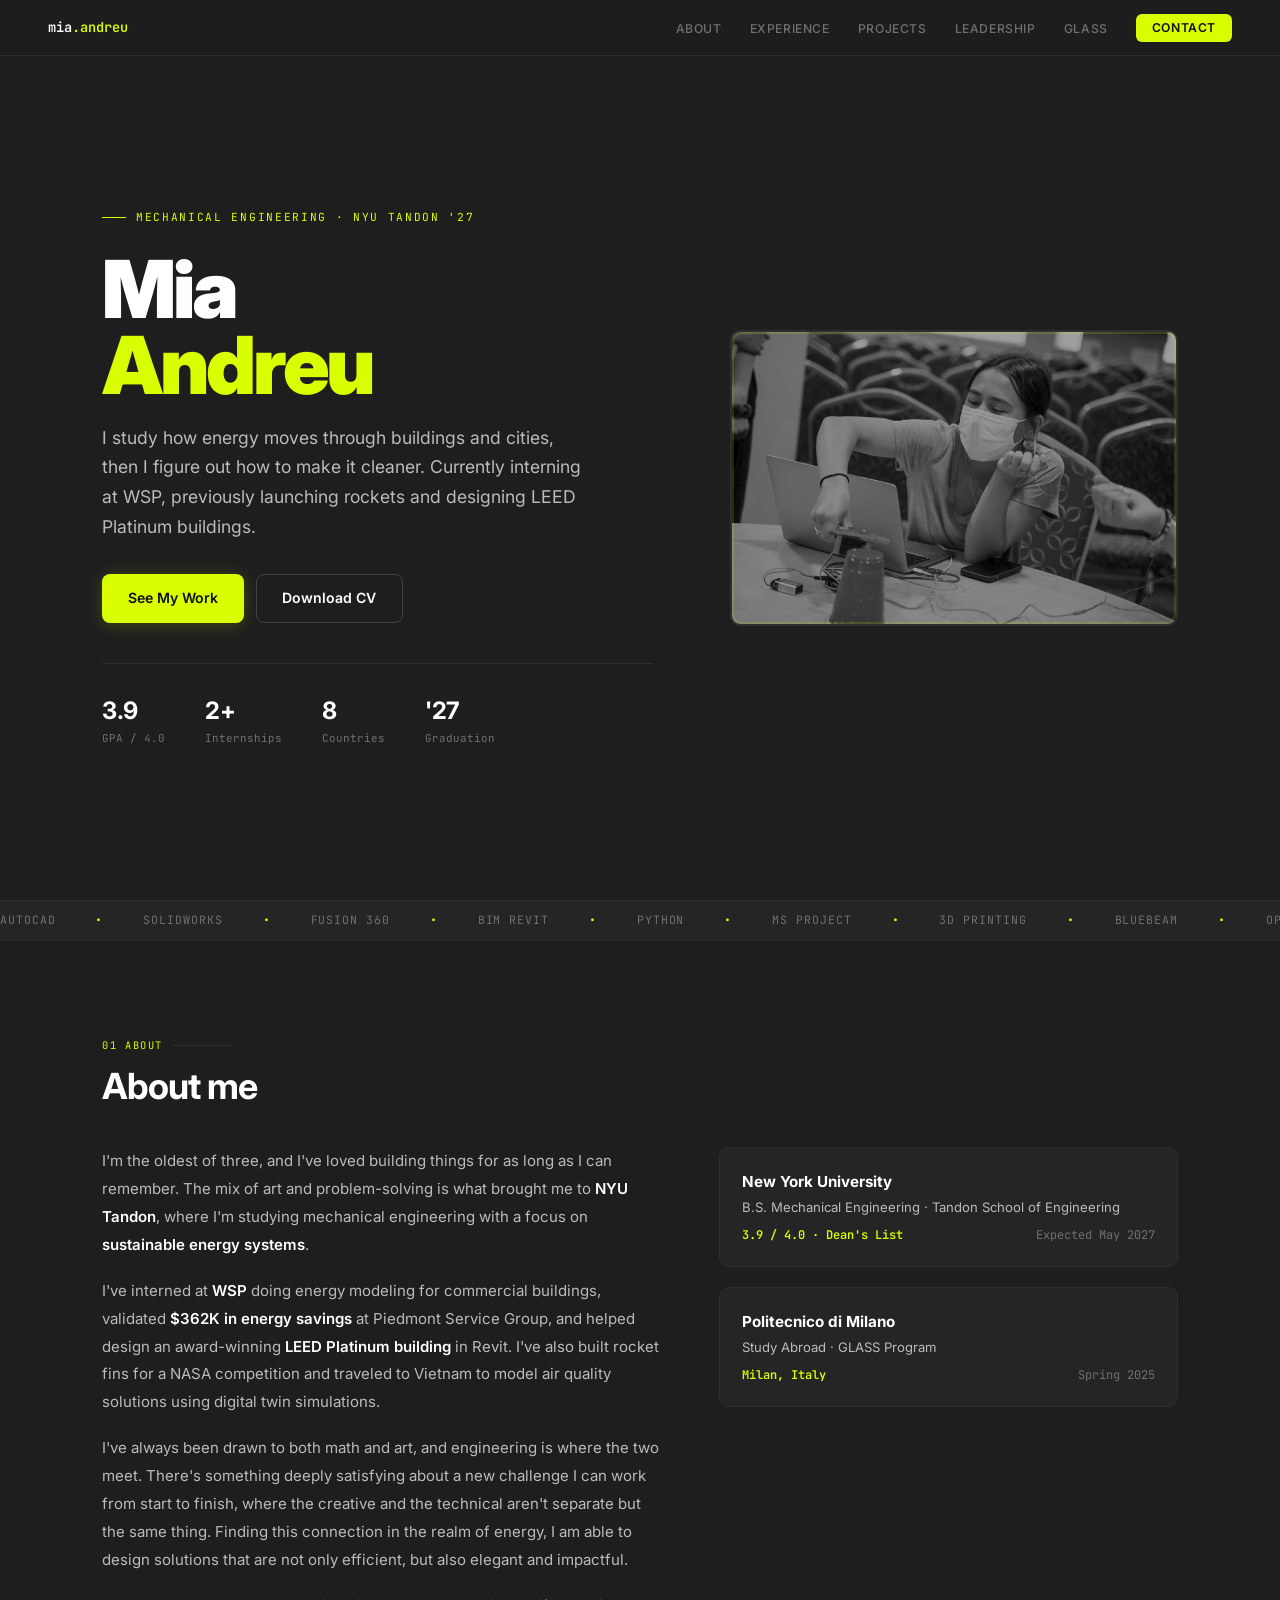
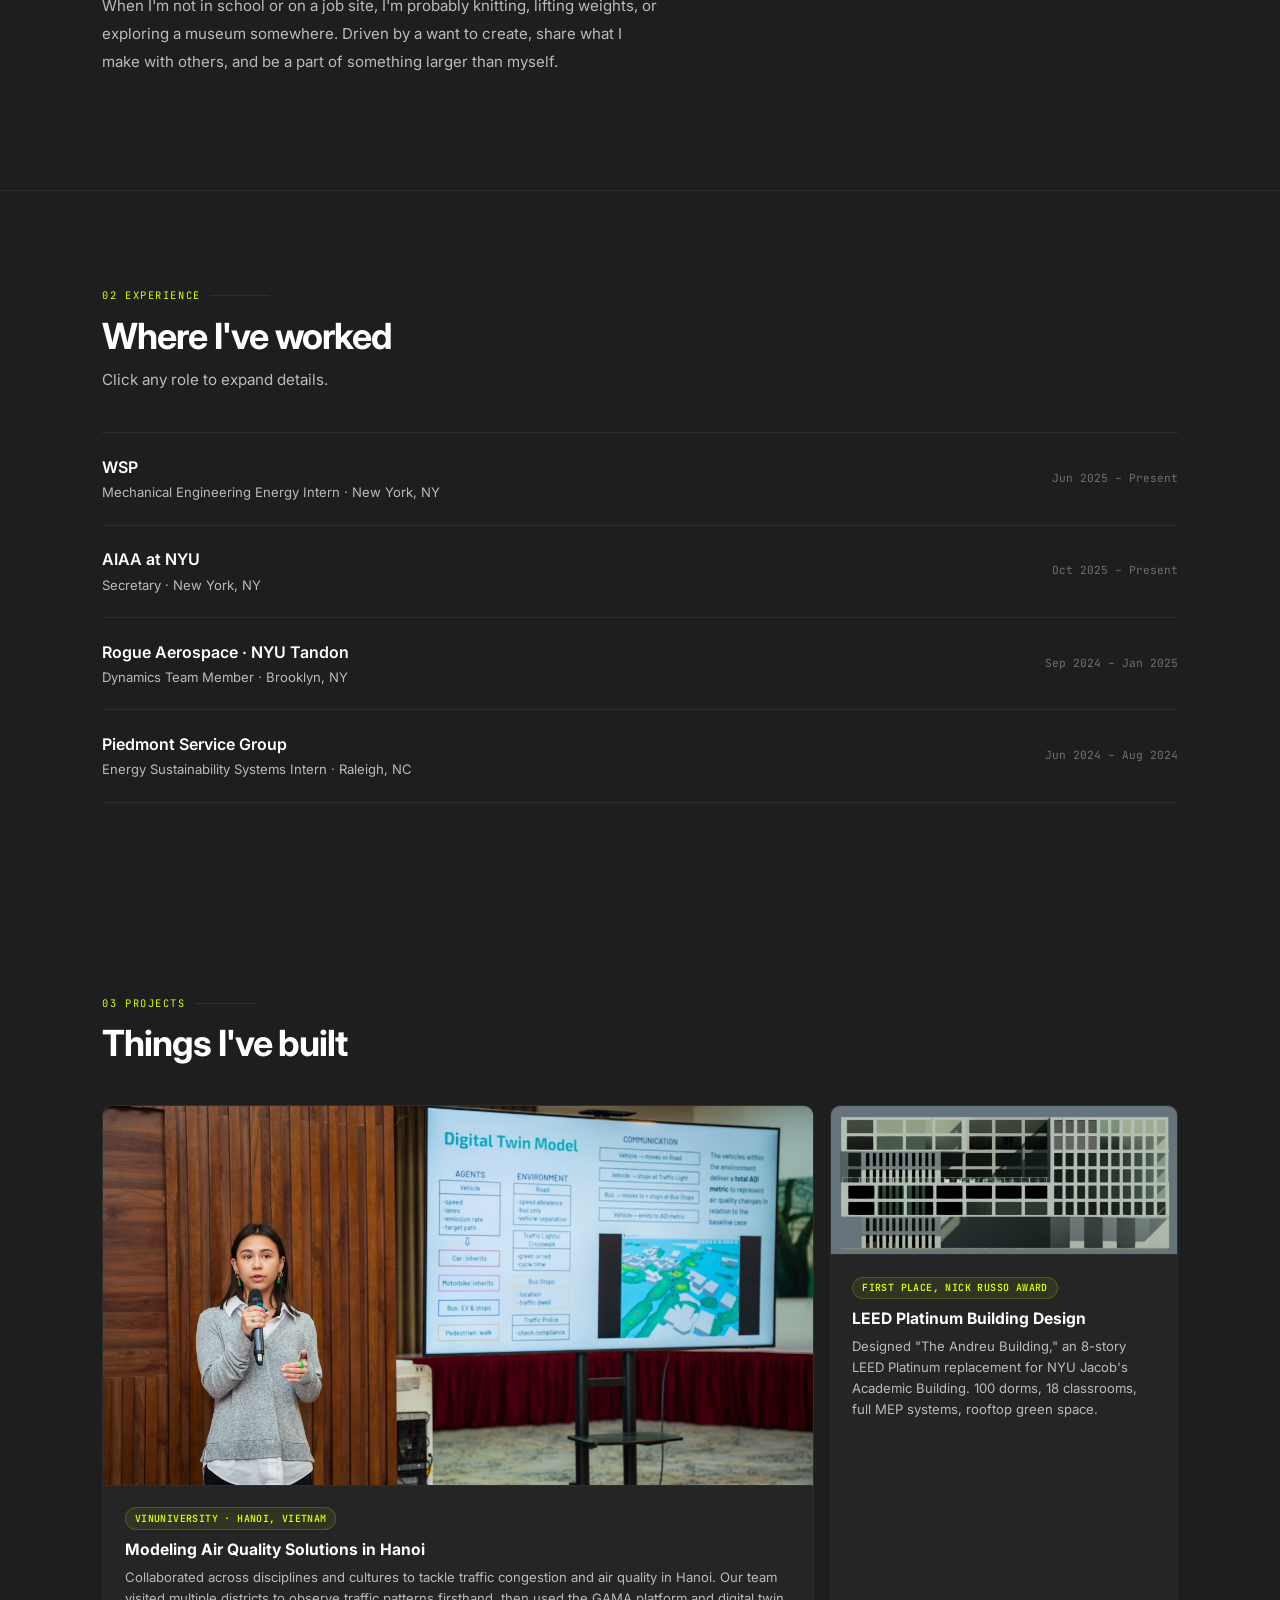
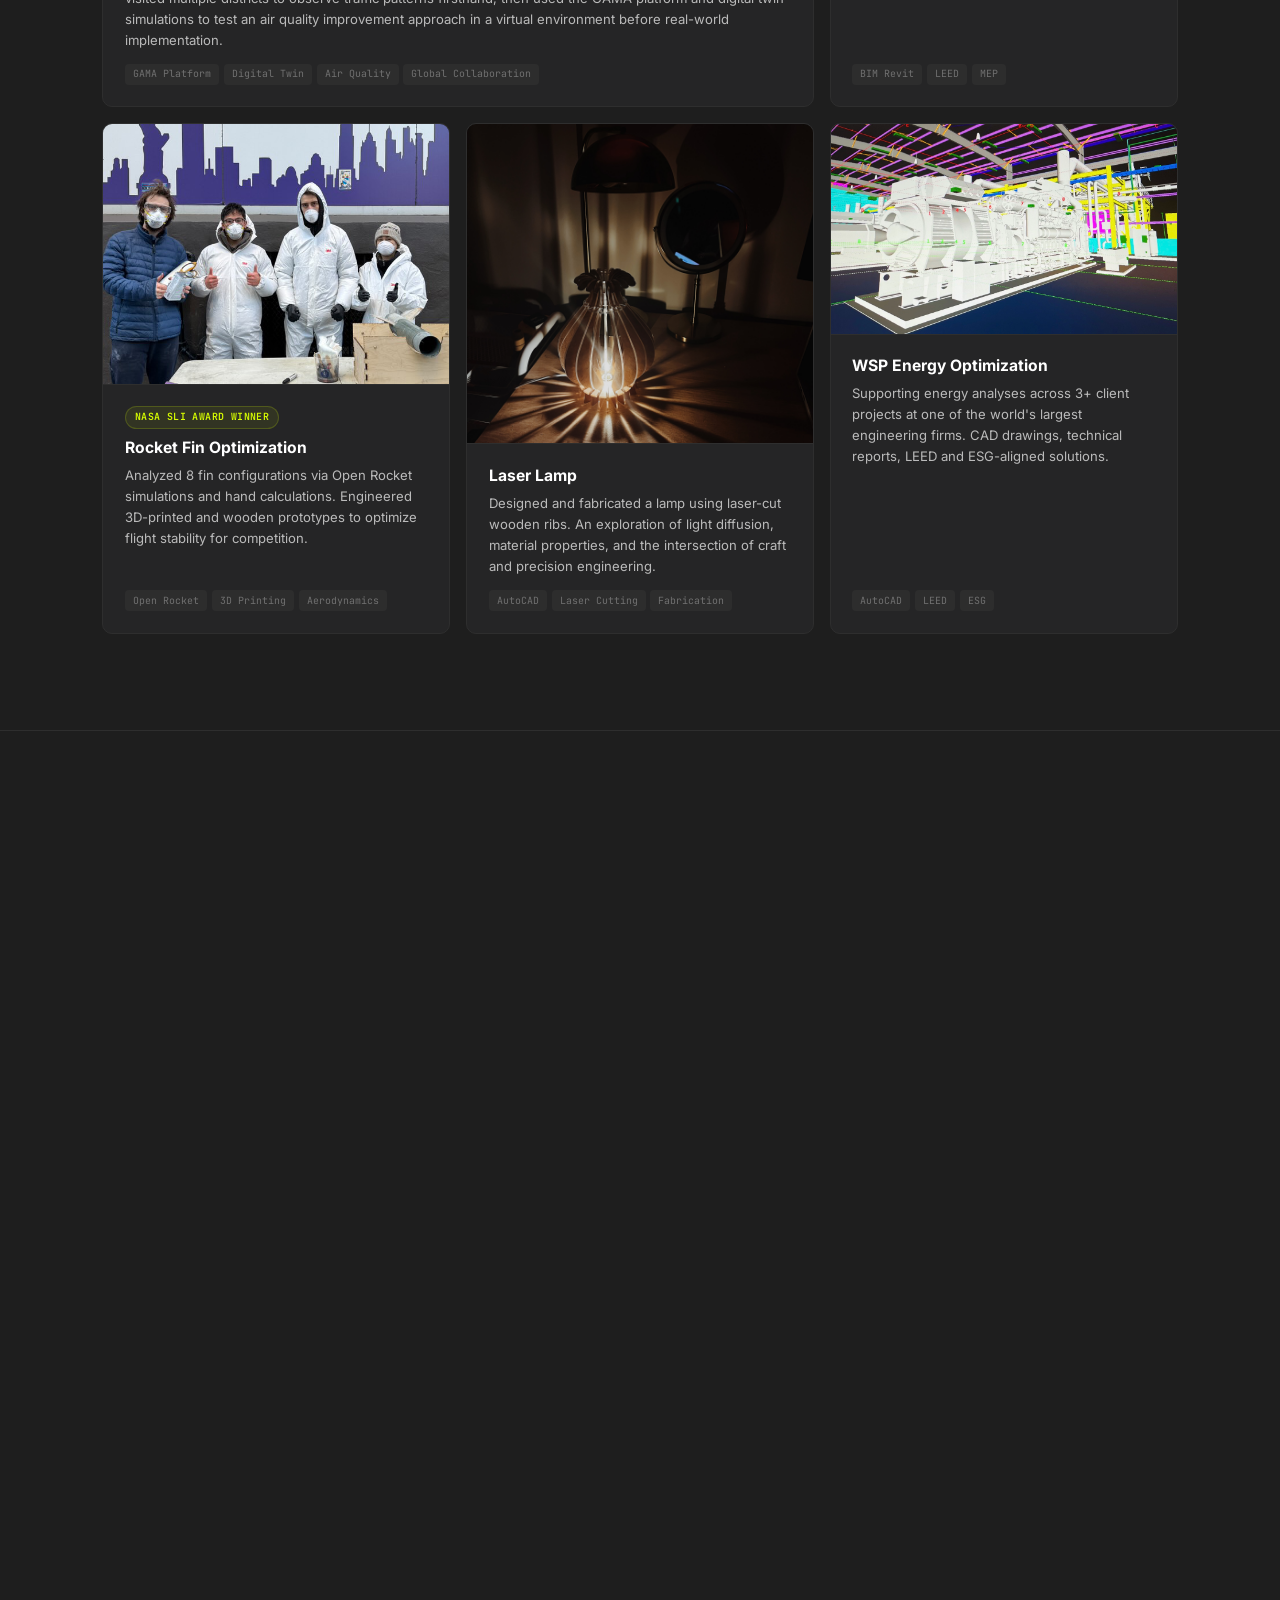
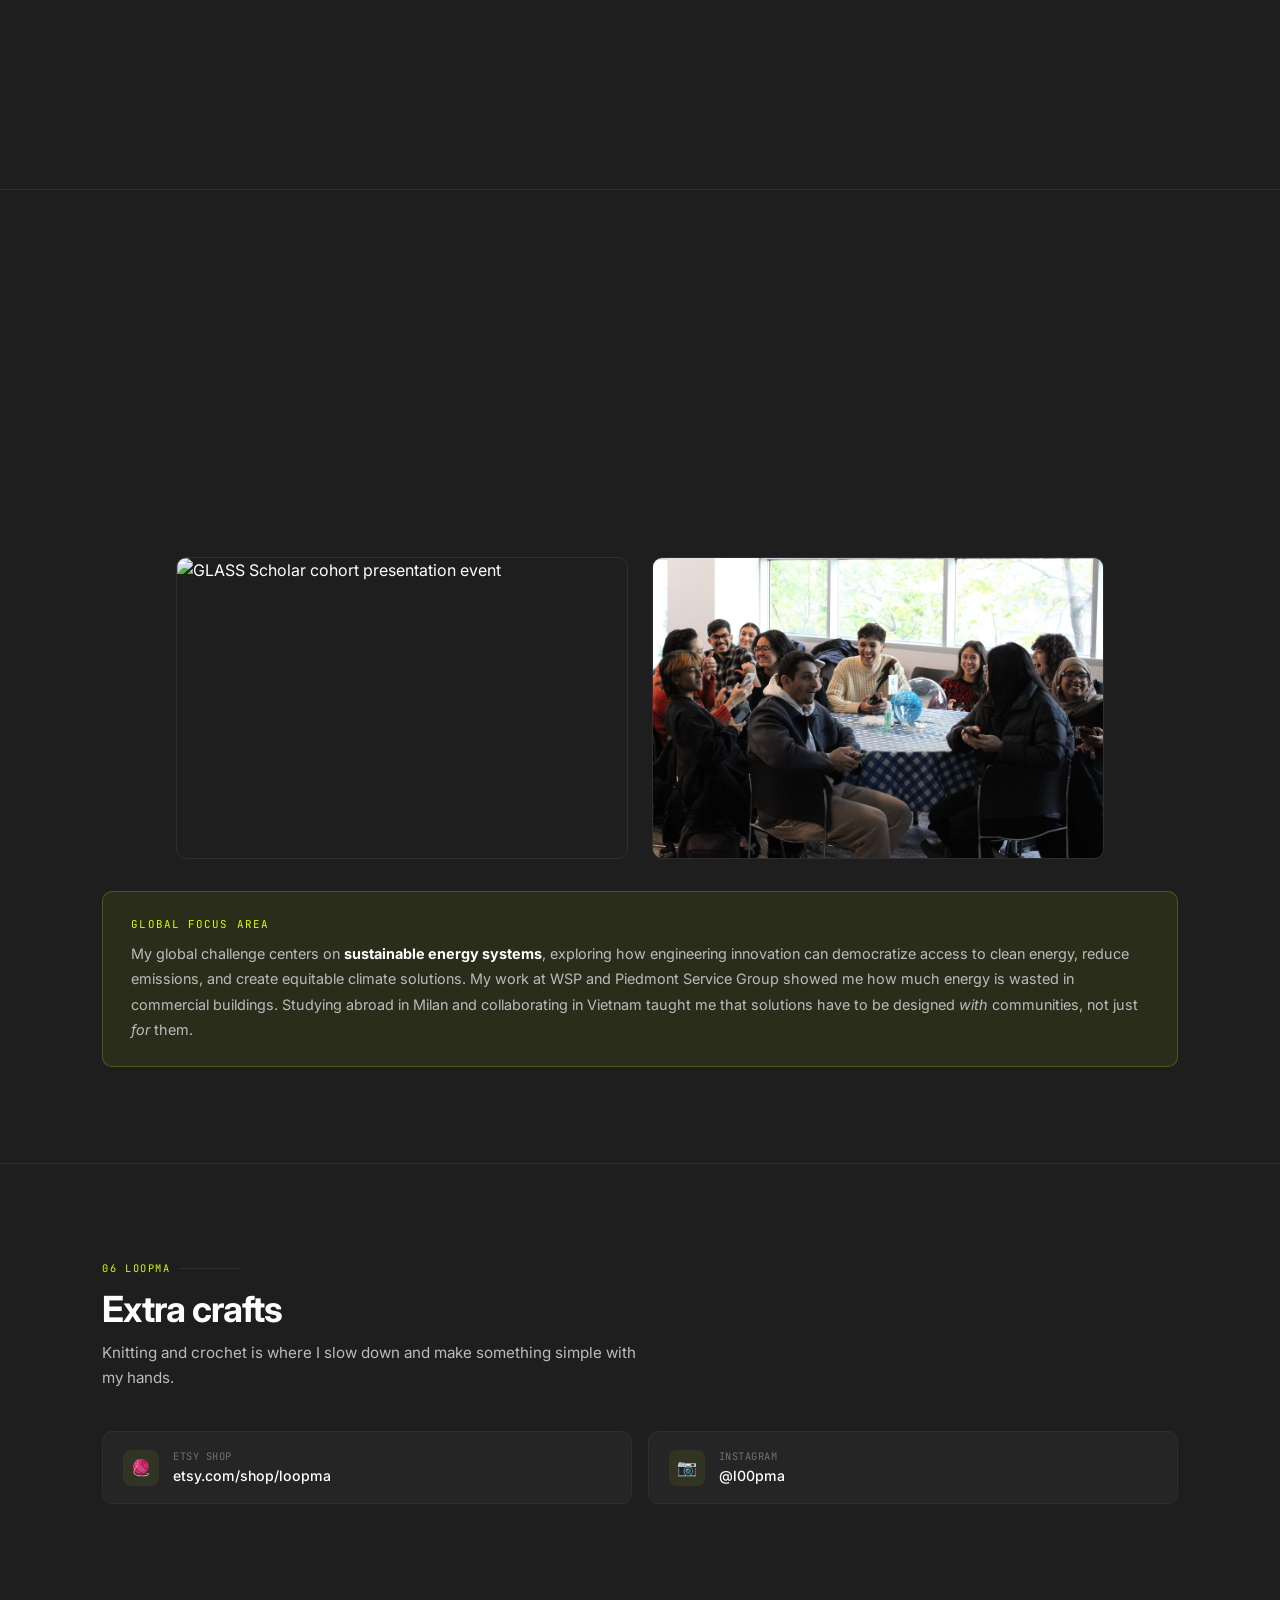
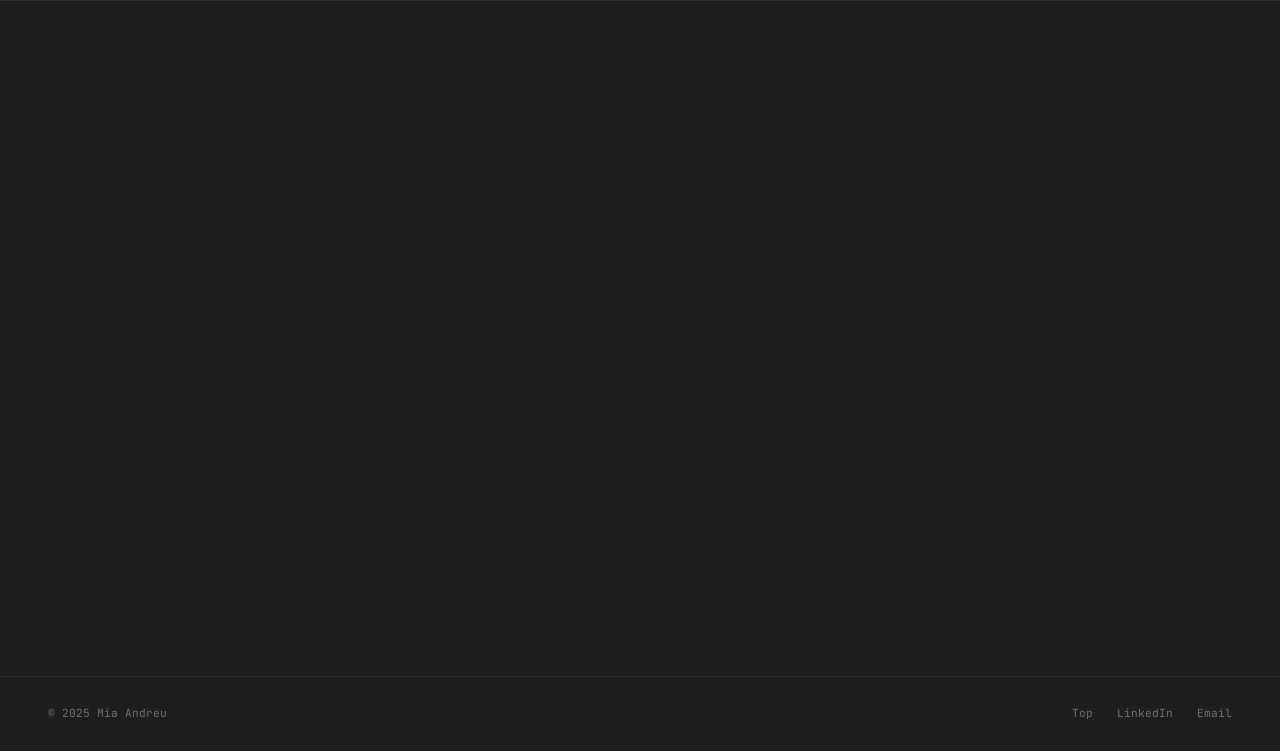
==== commit d714b1e3: "Update index.html" ====
--- a/index.html
+++ b/index.html
@@ -439,7 +439,7 @@
     <div class="about-cols">
         <div class="about-text reveal">
             <p>
-                I'm the oldest of three, and I've loved building things for as long as I can remember. Any puzzle laid out in front of me that I can work from start to finish is the most satisfying thing. That mix of art and problem-solving is what brought me to <strong>NYU Tandon</strong>, where I'm studying mechanical engineering with a focus on <strong>sustainable energy systems</strong>.
+                I'm the oldest of three, and I've loved building things for as long as I can remember. The mix of art and problem-solving is what brought me to <strong>NYU Tandon</strong>, where I'm studying mechanical engineering with a focus on <strong>sustainable energy systems</strong>.
             </p>
             <p>
                 I've interned at <strong>WSP</strong> doing energy modeling for commercial buildings, validated <strong>$362K in energy savings</strong> at Piedmont Service Group, and helped design an award-winning <strong>LEED Platinum building</strong> in Revit. I've also built rocket fins for a NASA competition and traveled to Vietnam to model air quality solutions using digital twin simulations.
@@ -448,7 +448,7 @@
                 I've always been drawn to both math and art, and engineering is where the two meet. There's something deeply satisfying about a new challenge I can work from start to finish, where the creative and the technical aren't separate but the same thing. Finding this connection in the realm of energy, I am able to design solutions that are not only efficient, but also elegant and impactful.
             </p>
             <p>
-                When I'm not in the lab or on a job site, I'm probably knitting, lifting weights, or exploring a museum somewhere. Driven by a want to create, share what I make with others, and be a part of something larger than myself.
+                When I'm not in school or on a job site, I'm probably knitting, lifting weights, or exploring a museum somewhere. Driven by a want to create, share what I make with others, and be a part of something larger than myself.
             </p>
         </div>
         <div>
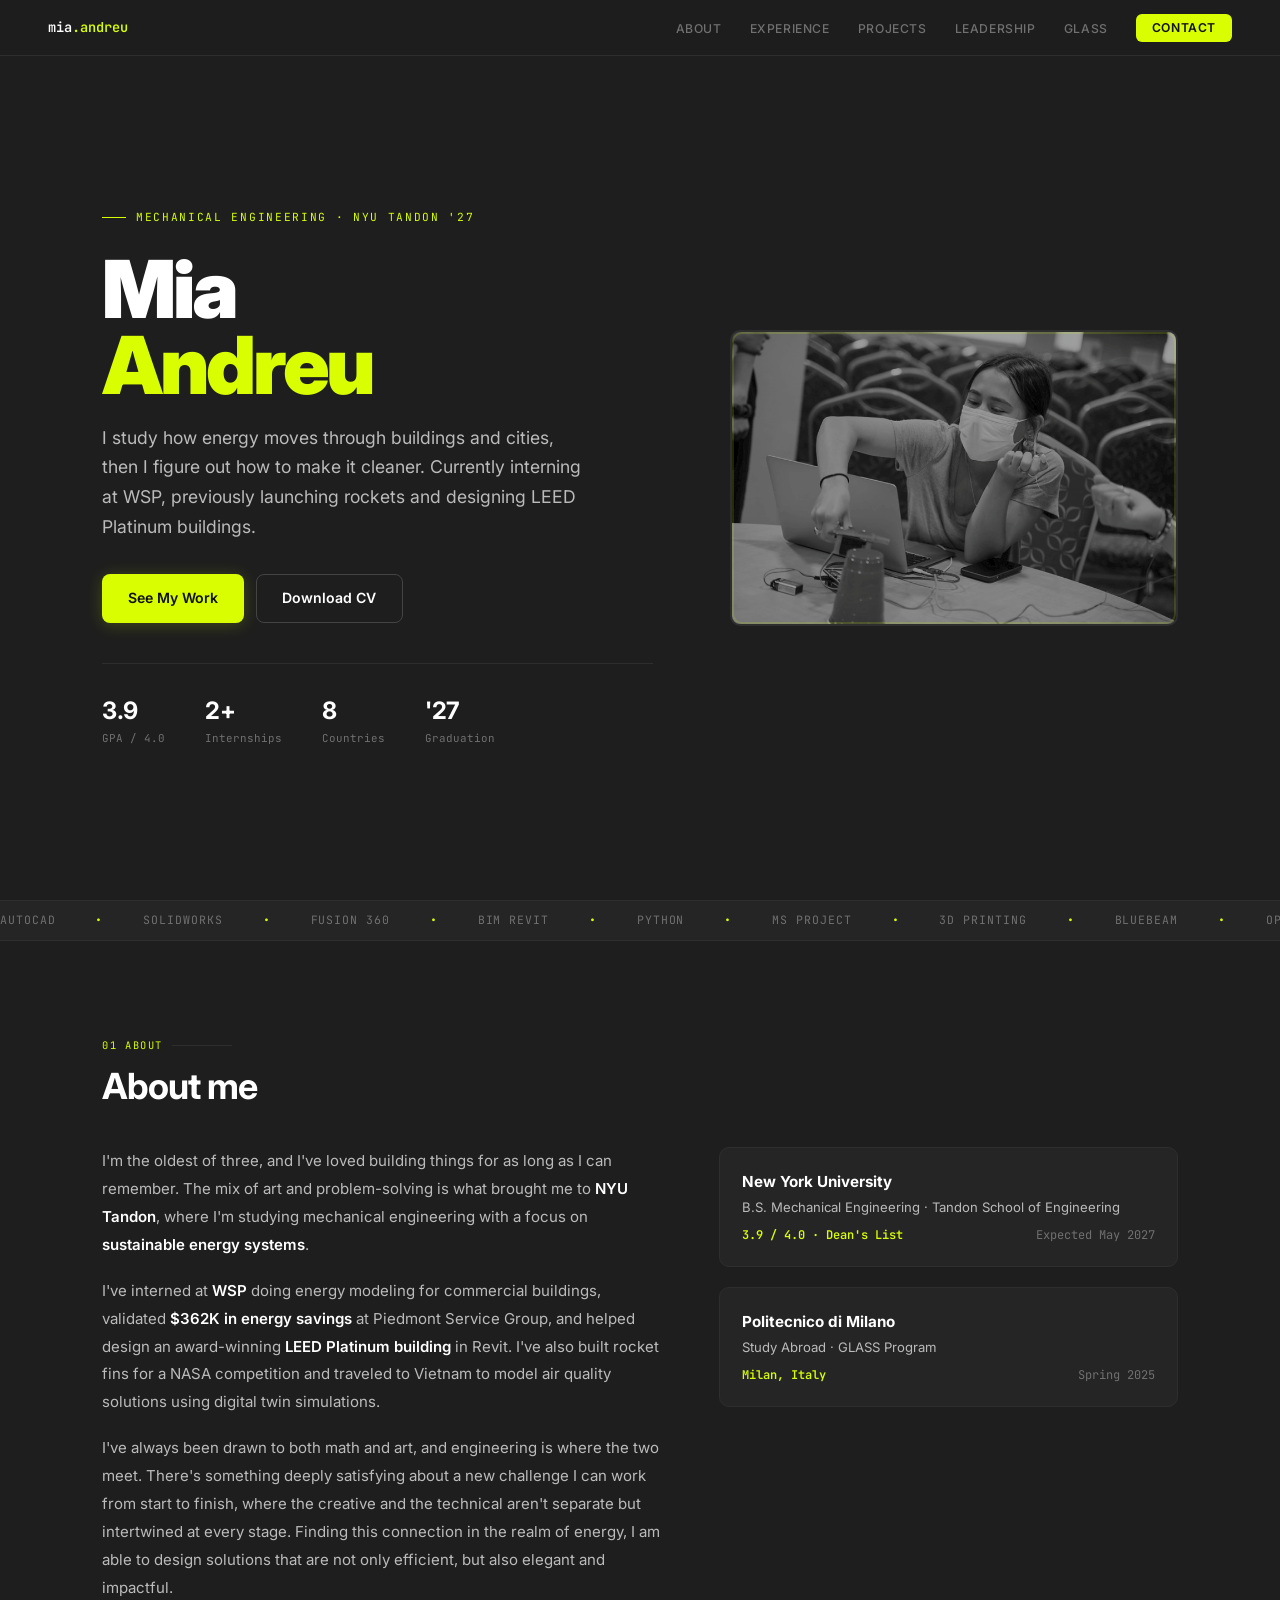
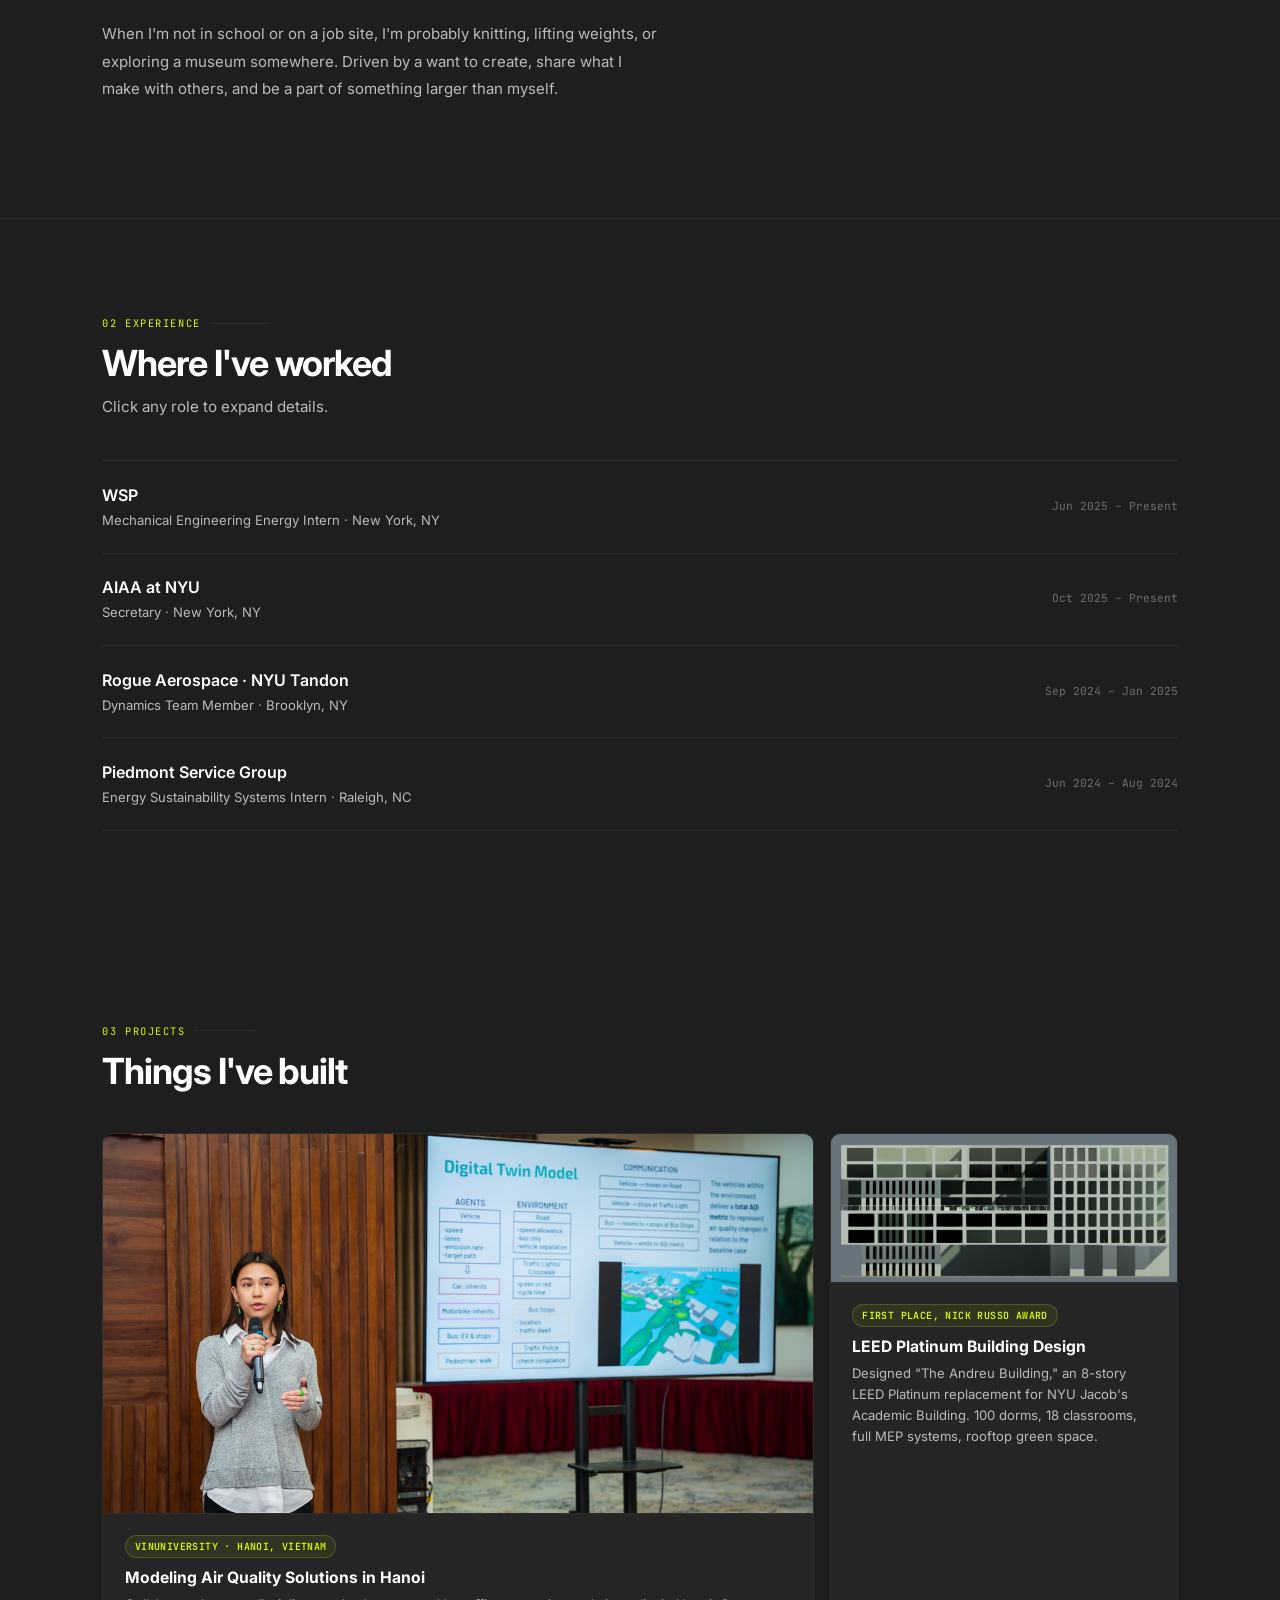
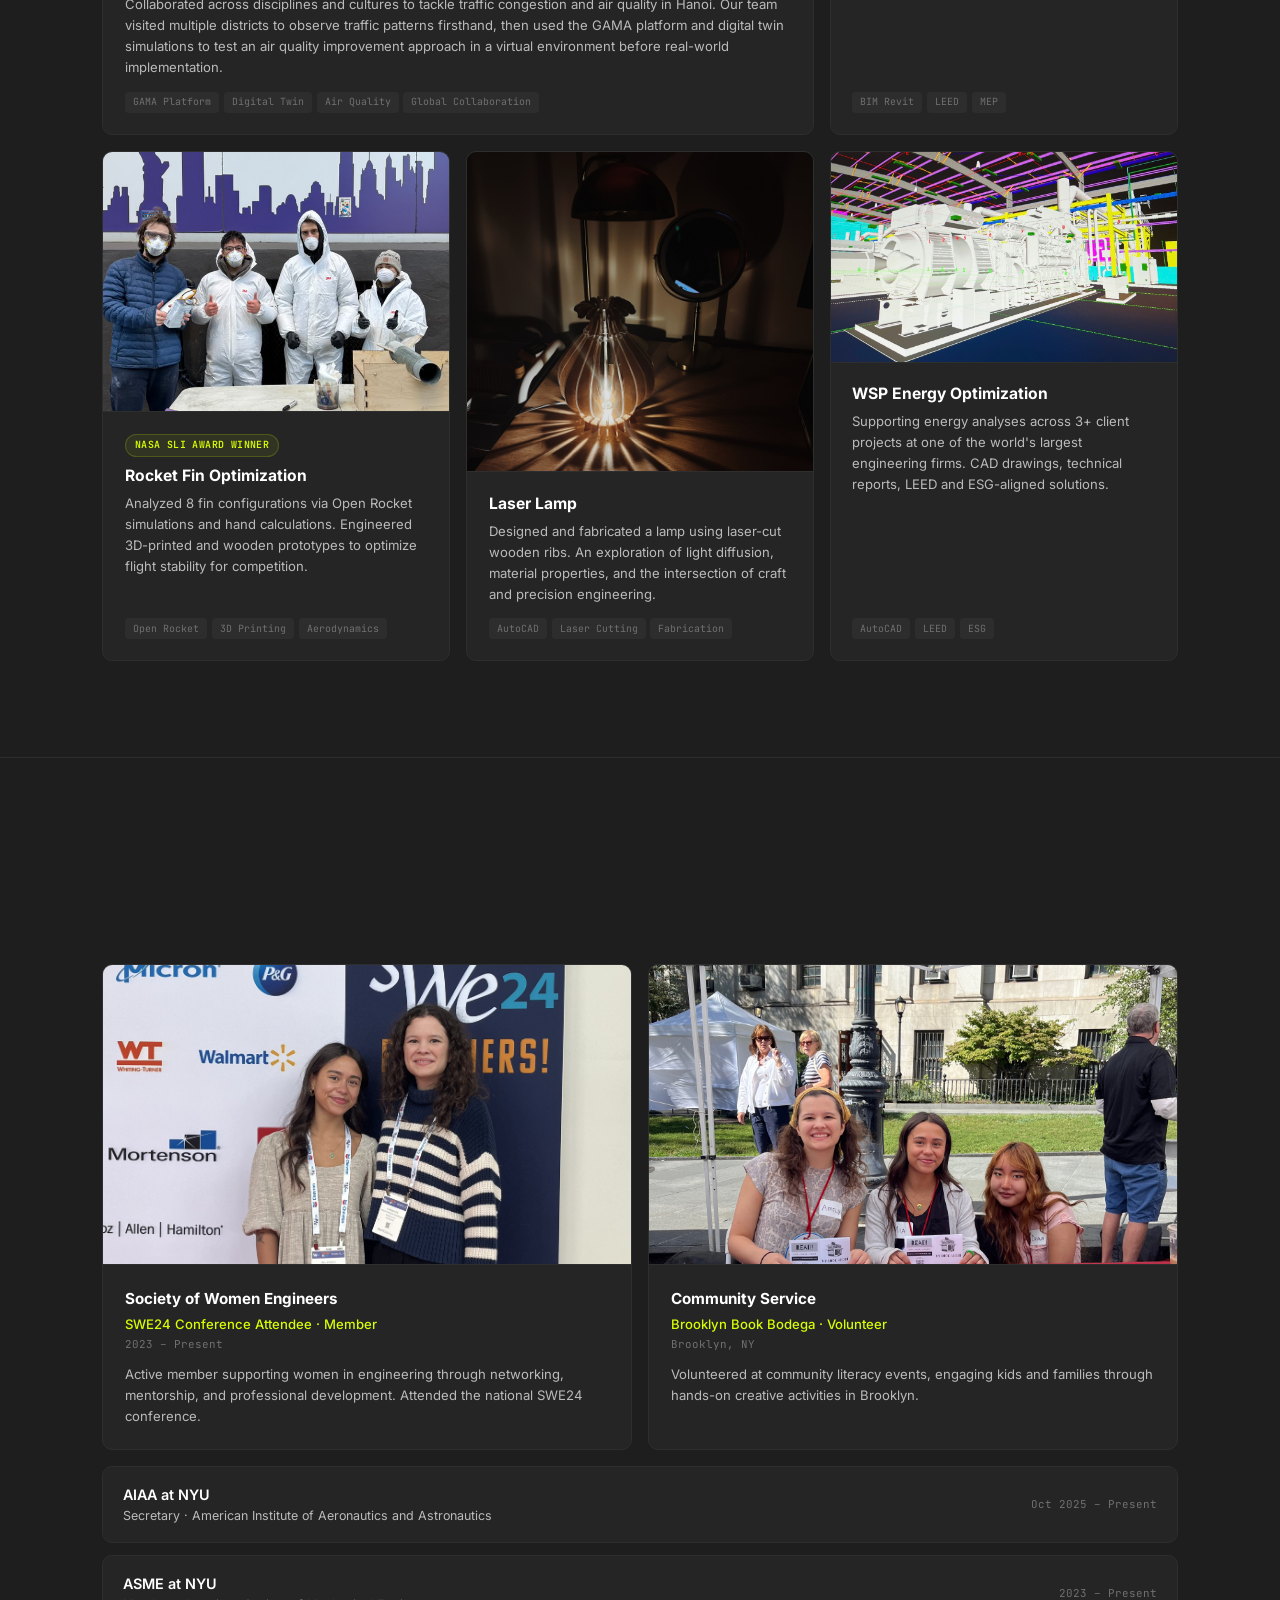
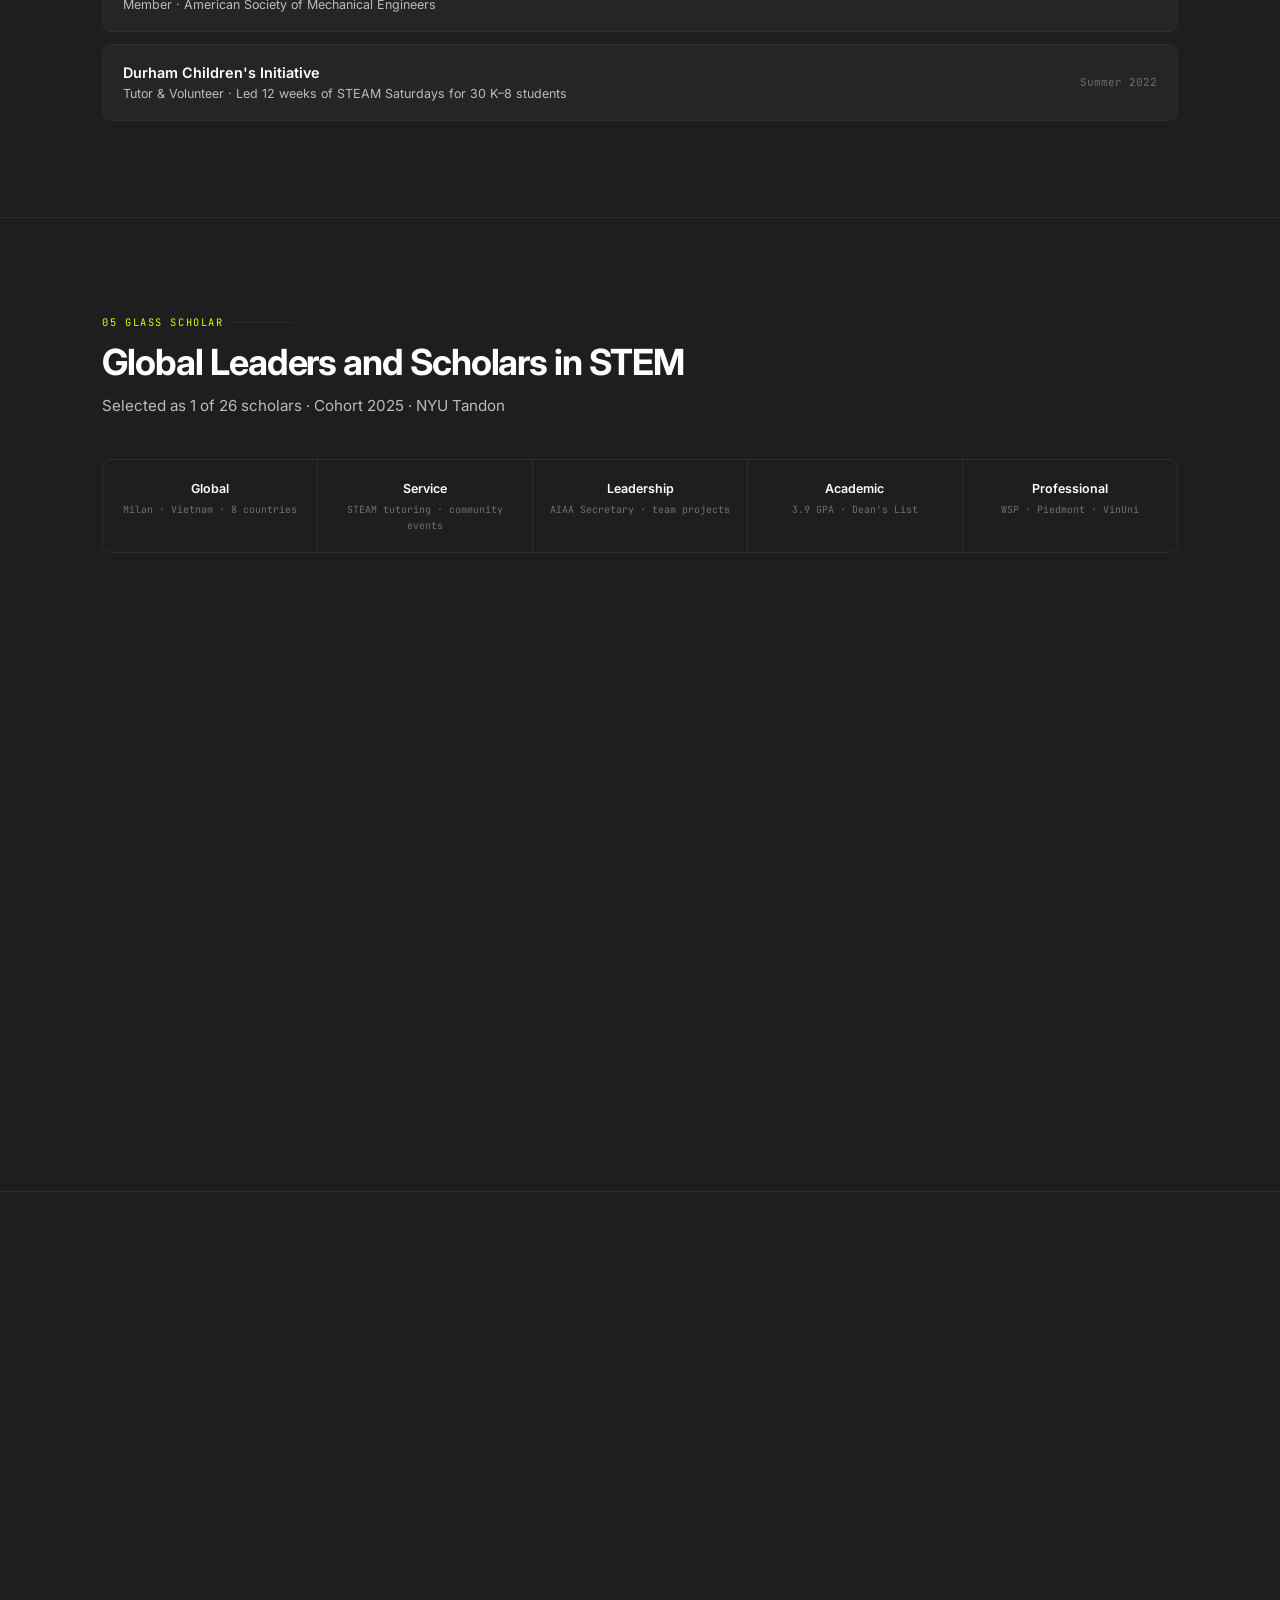
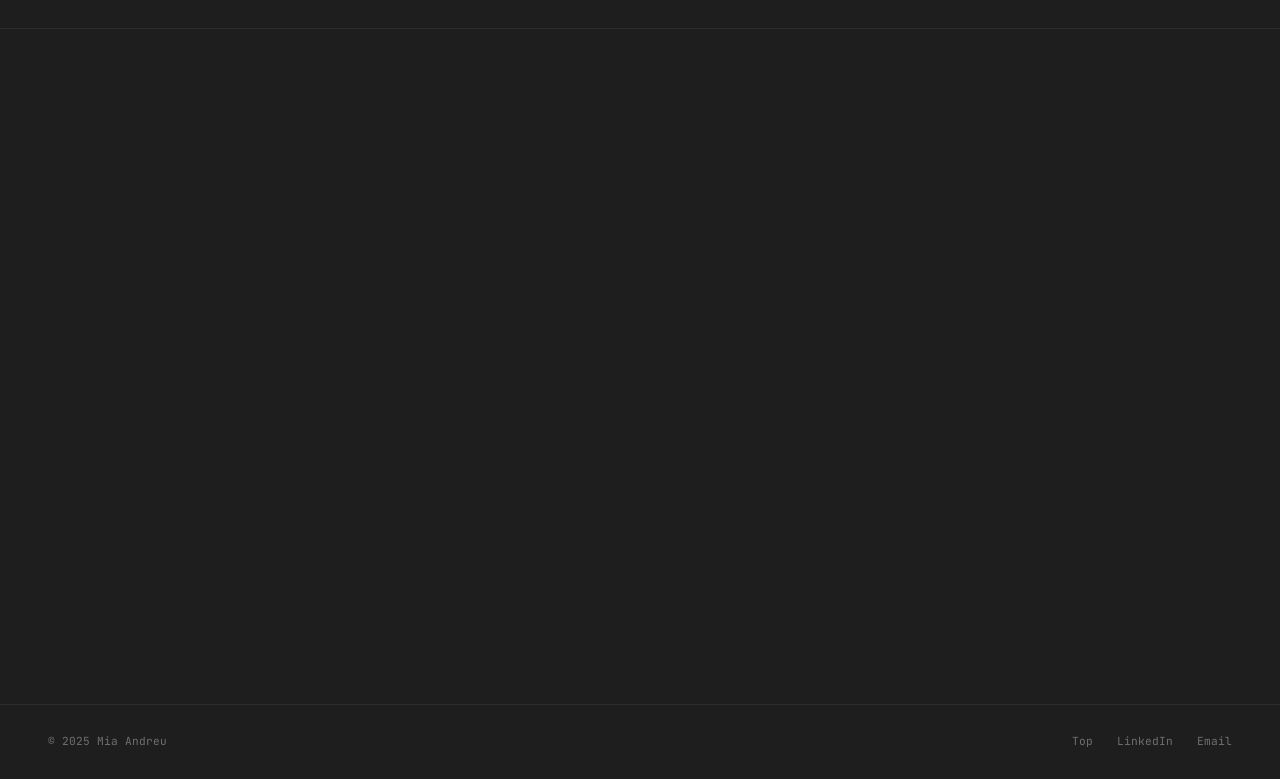
==== commit 92045c2c: "Update index.html" ====
--- a/index.html
+++ b/index.html
@@ -445,7 +445,7 @@
                 I've interned at <strong>WSP</strong> doing energy modeling for commercial buildings, validated <strong>$362K in energy savings</strong> at Piedmont Service Group, and helped design an award-winning <strong>LEED Platinum building</strong> in Revit. I've also built rocket fins for a NASA competition and traveled to Vietnam to model air quality solutions using digital twin simulations.
             </p>
             <p>
-                I've always been drawn to both math and art, and engineering is where the two meet. There's something deeply satisfying about a new challenge I can work from start to finish, where the creative and the technical aren't separate but the same thing. Finding this connection in the realm of energy, I am able to design solutions that are not only efficient, but also elegant and impactful.
+                I've always been drawn to both math and art, and engineering is where the two meet. There's something deeply satisfying about a new challenge I can work from start to finish, where the creative and the technical aren't separate but intertwined at every stage. Finding this connection in the realm of energy, I am able to design solutions that are not only efficient, but also elegant and impactful.
             </p>
             <p>
                 When I'm not in school or on a job site, I'm probably knitting, lifting weights, or exploring a museum somewhere. Driven by a want to create, share what I make with others, and be a part of something larger than myself.
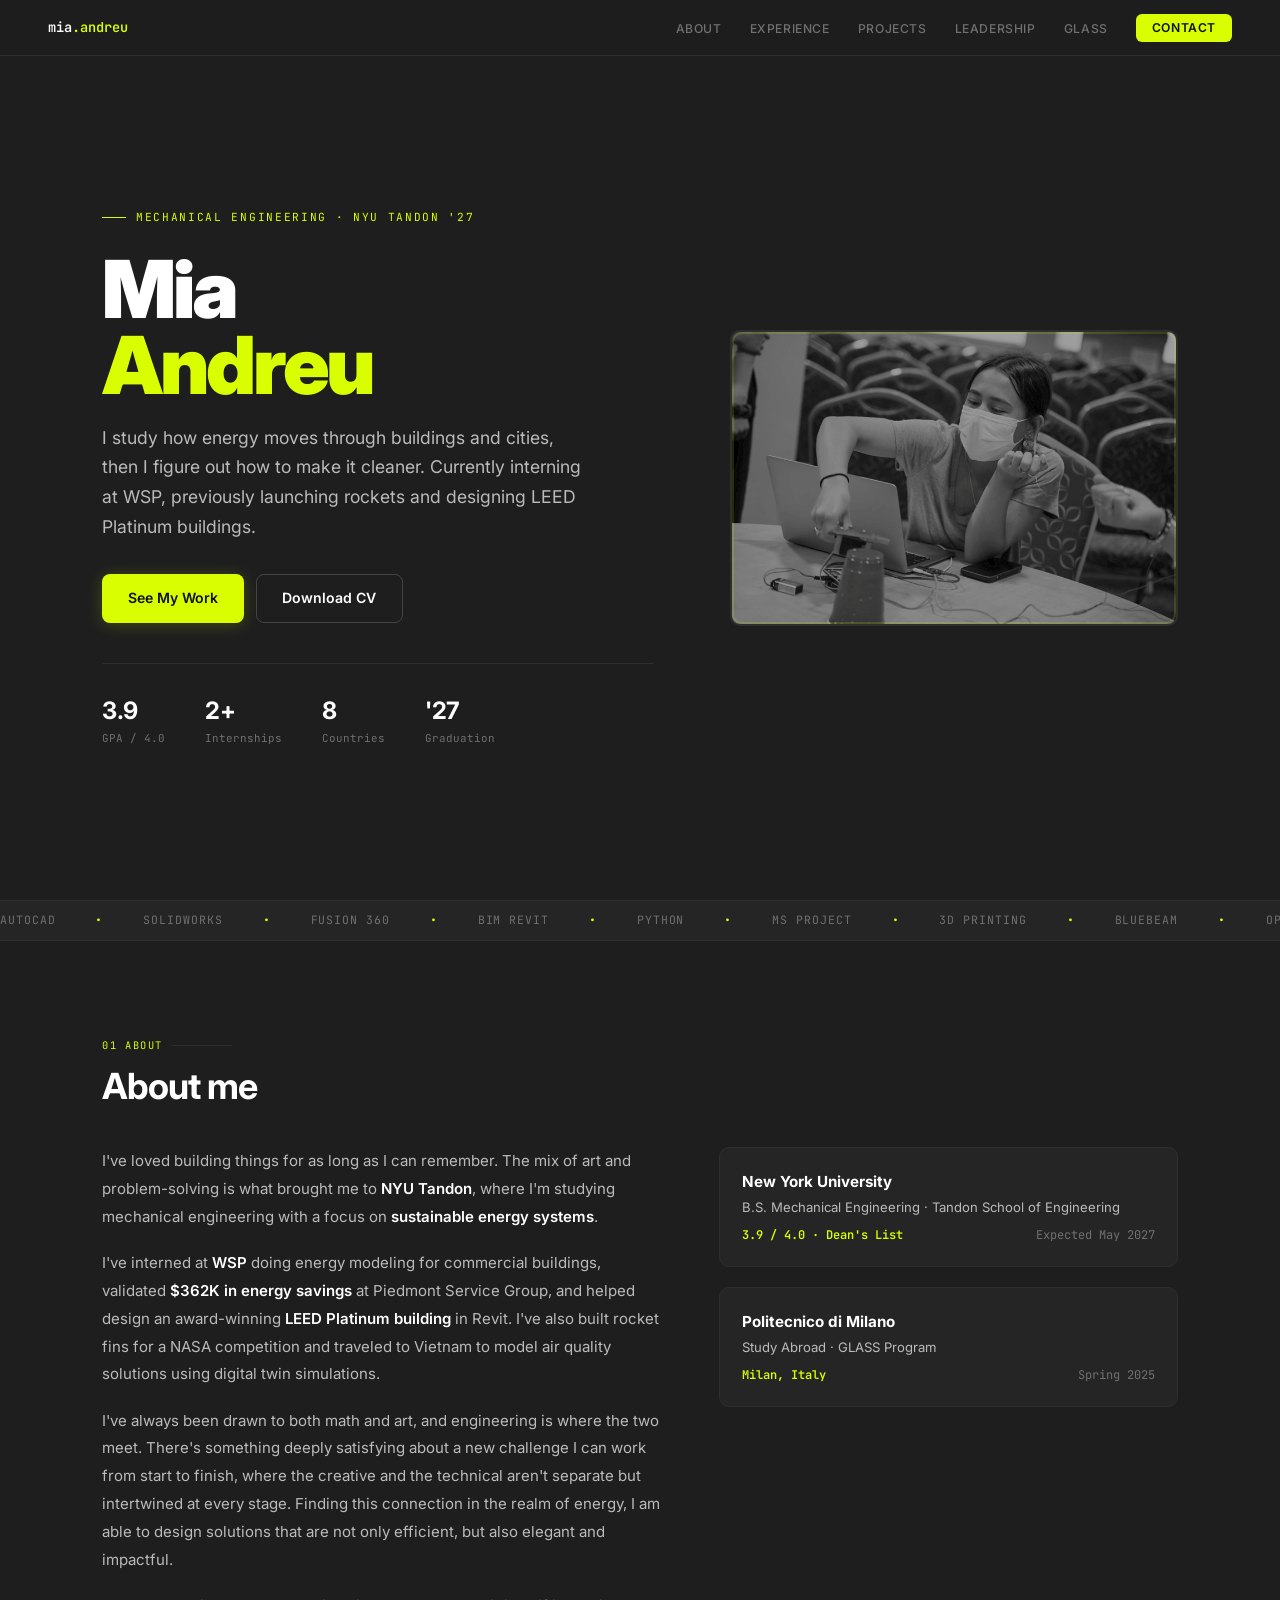
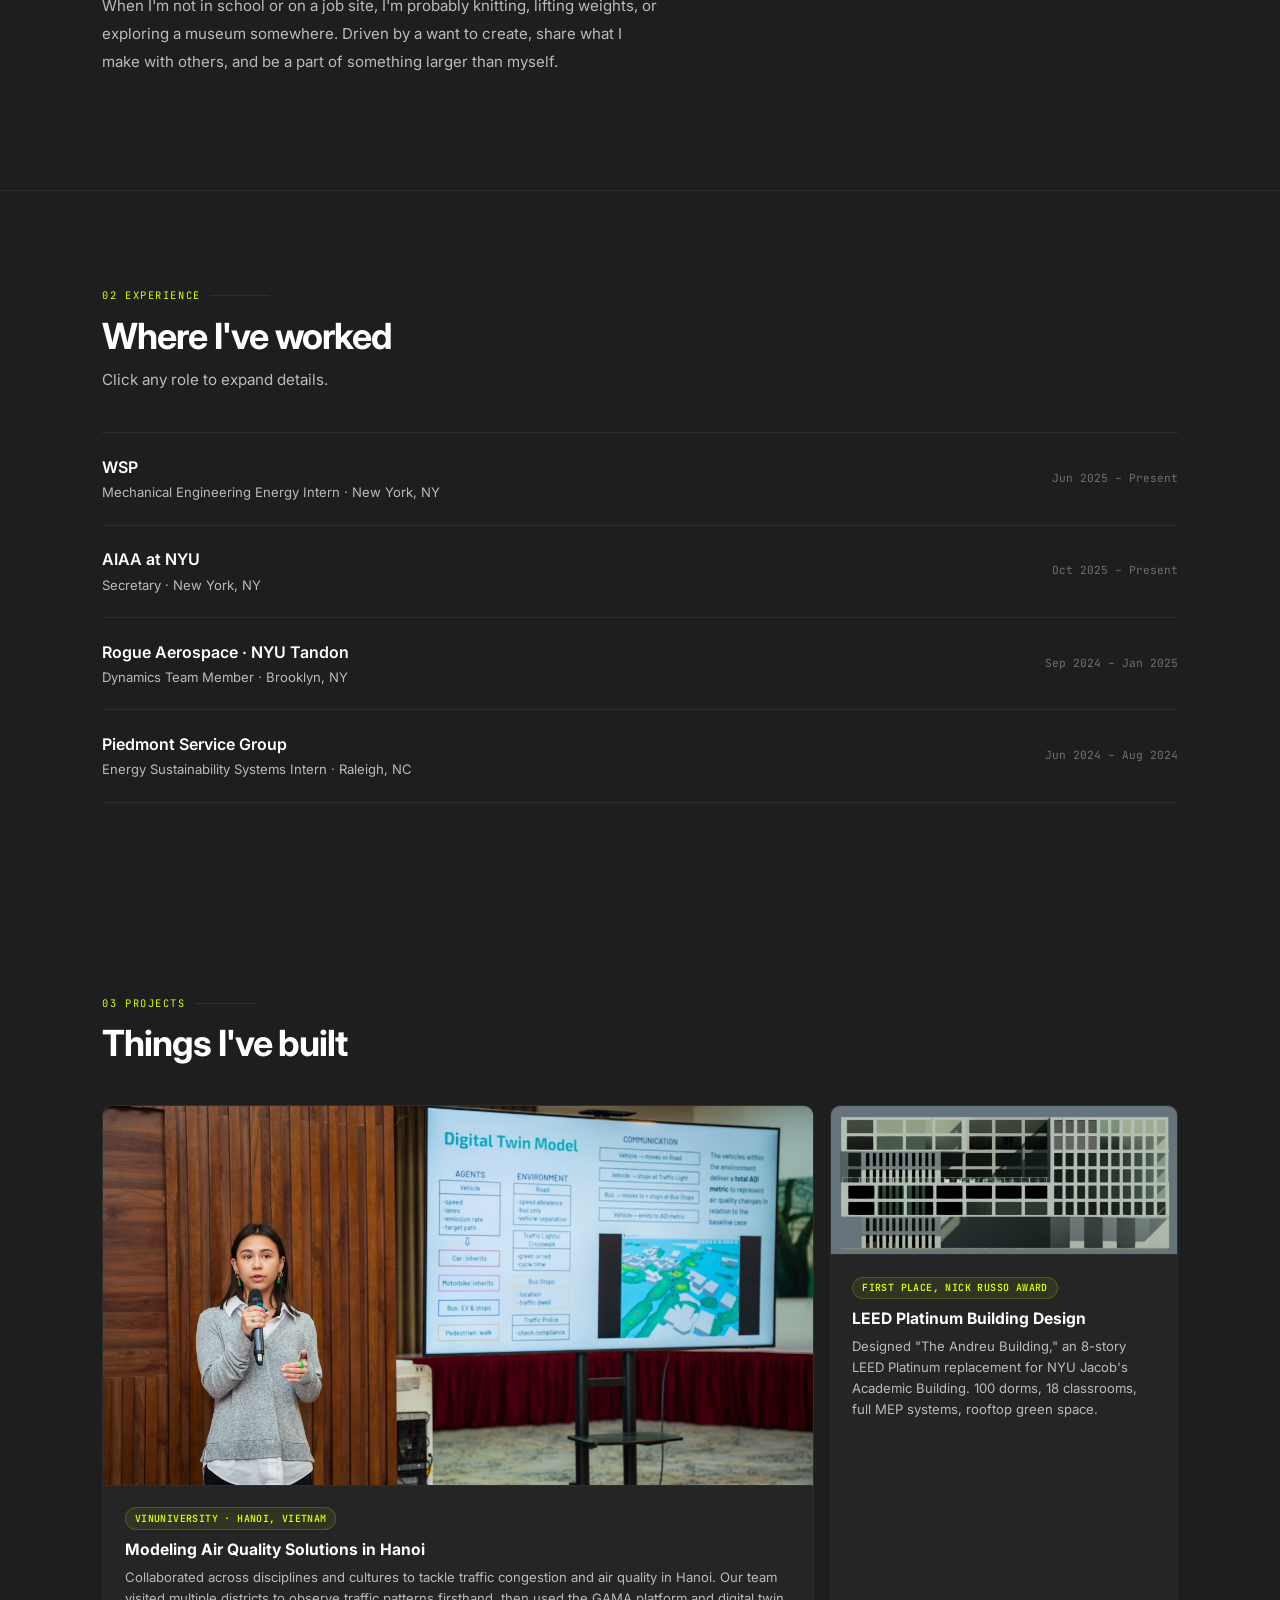
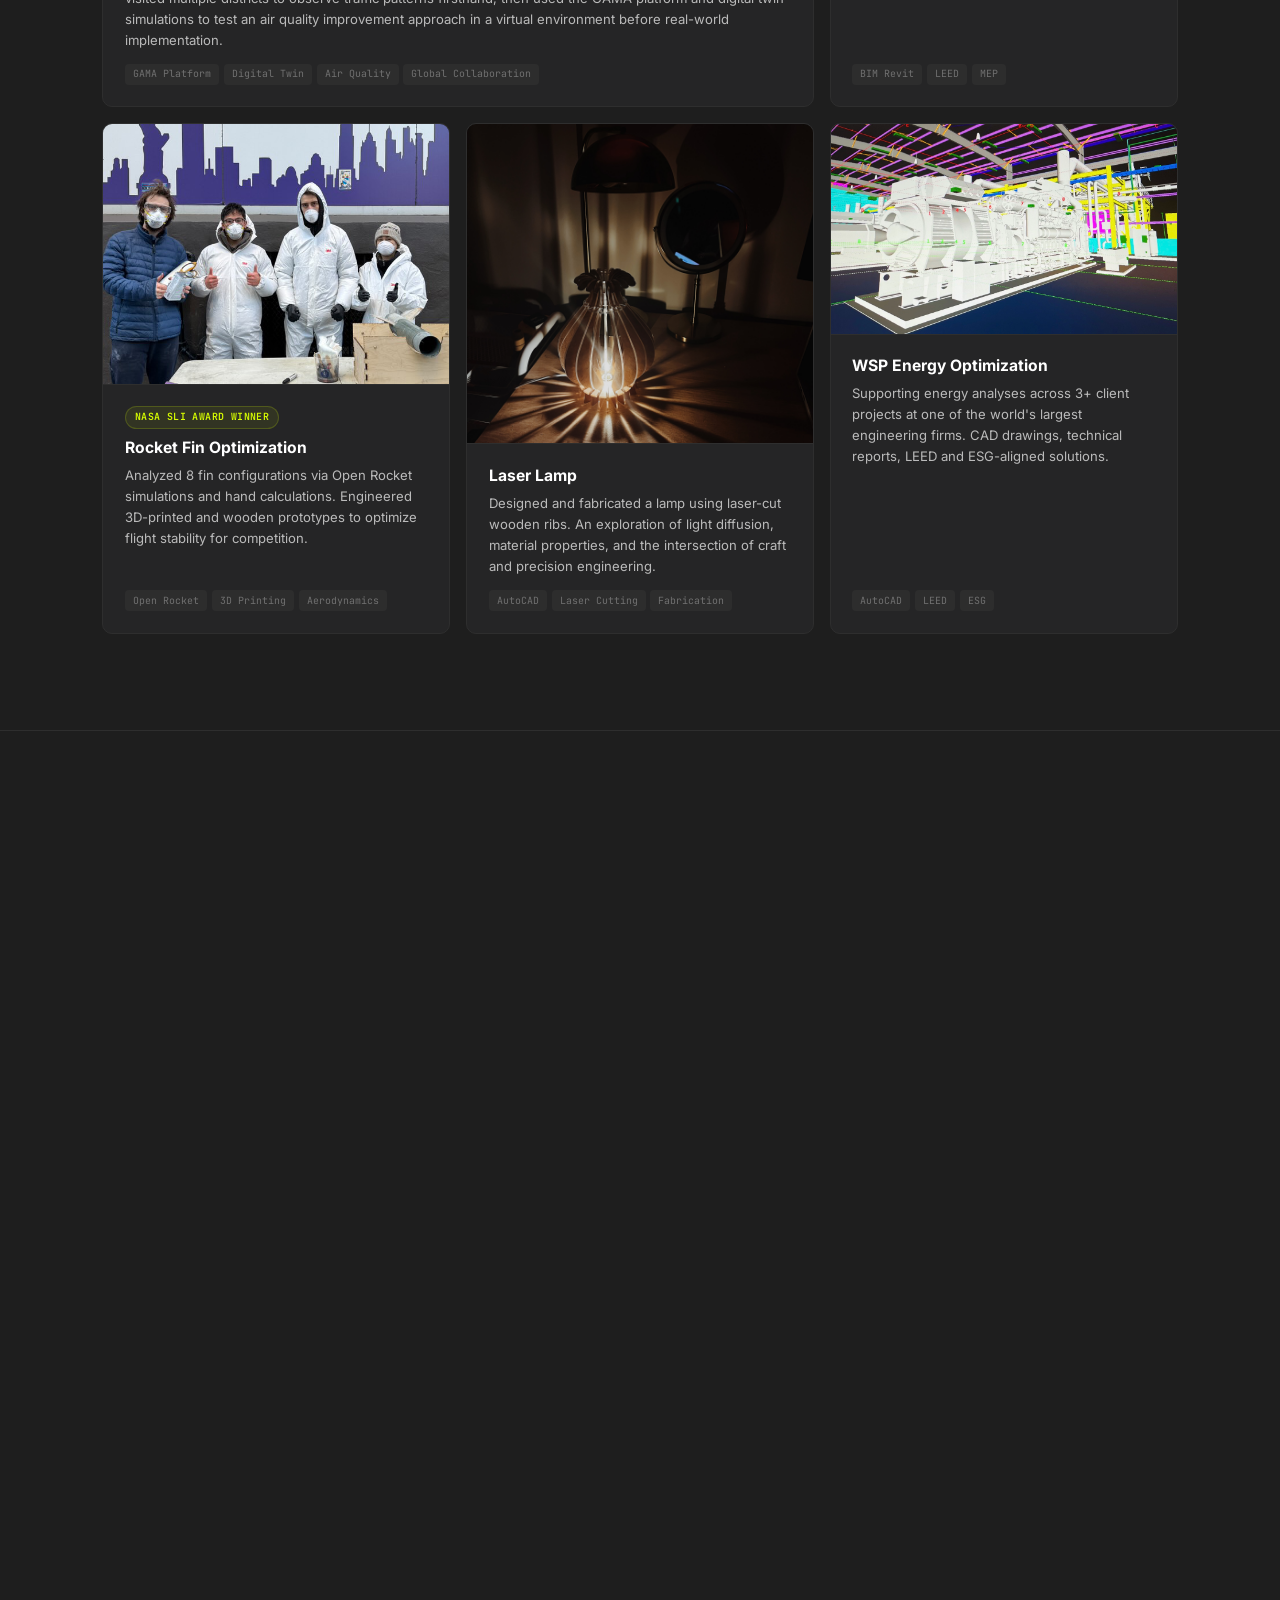
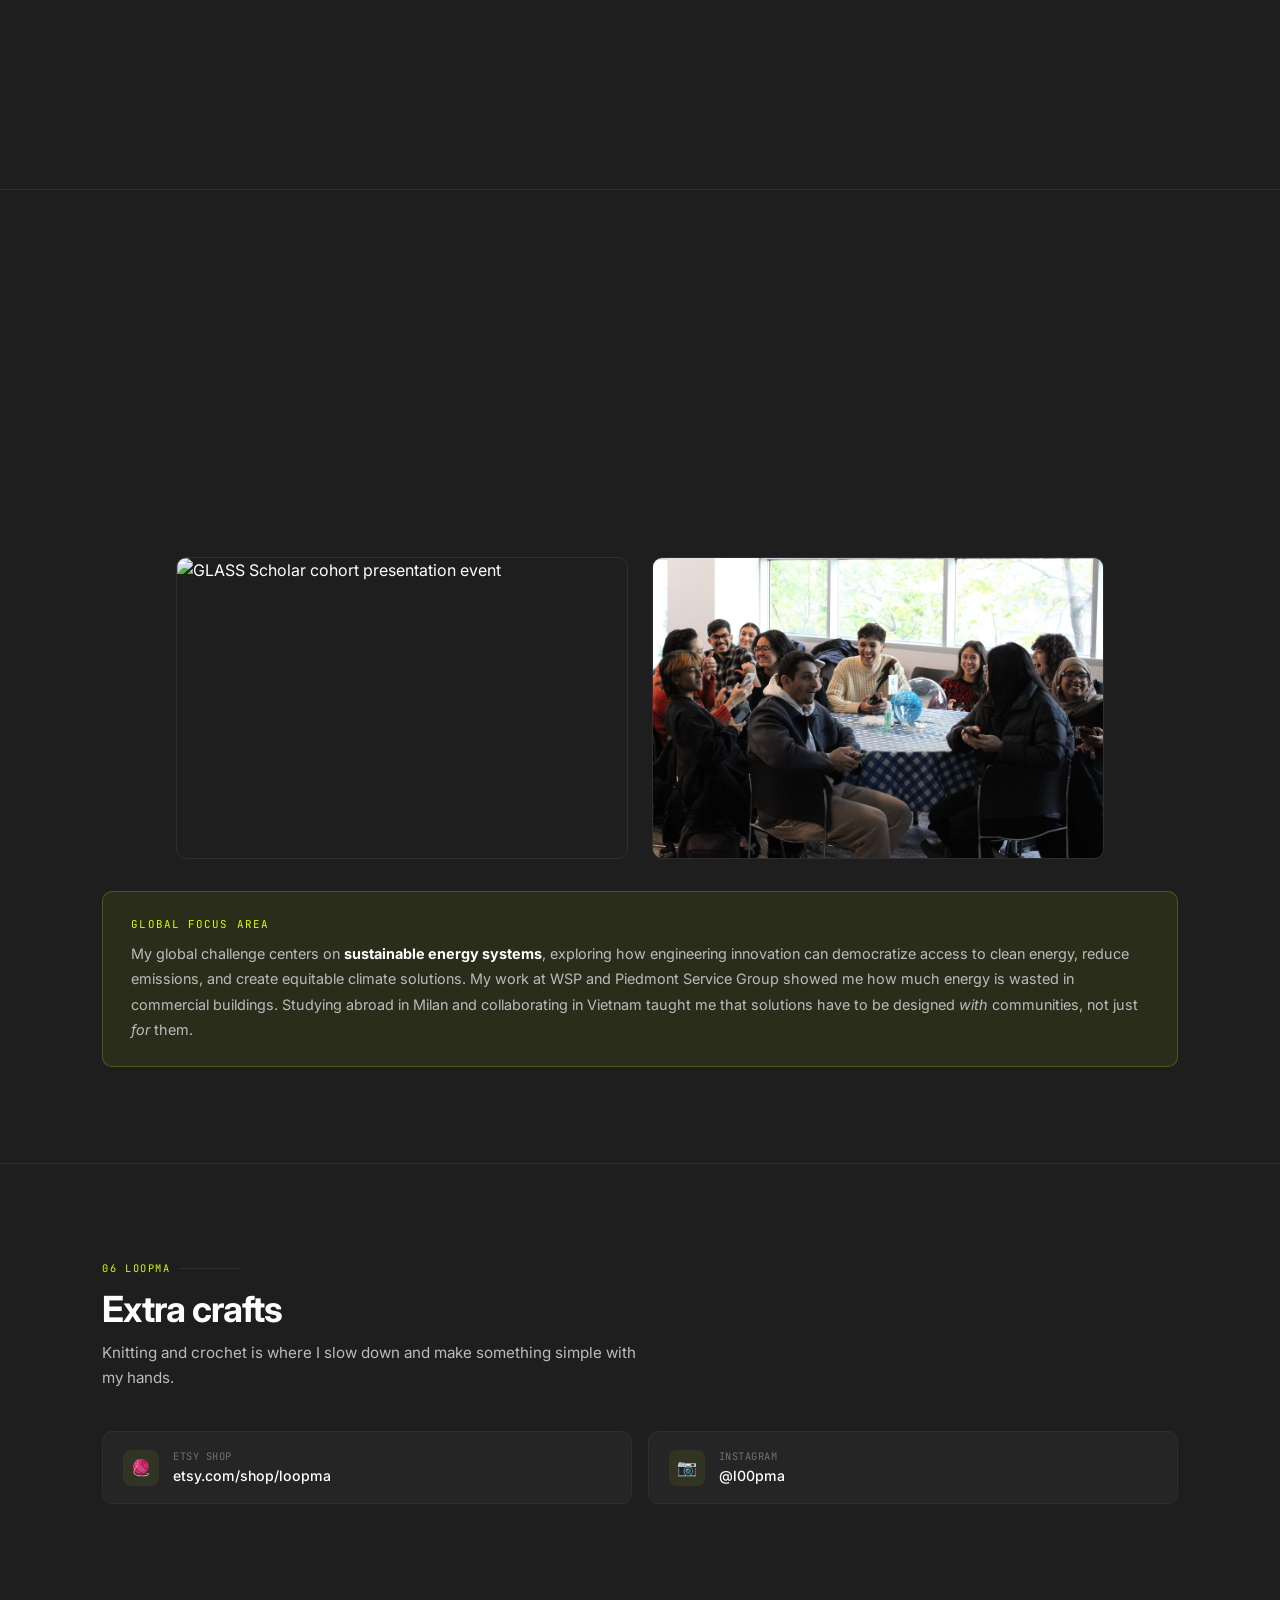
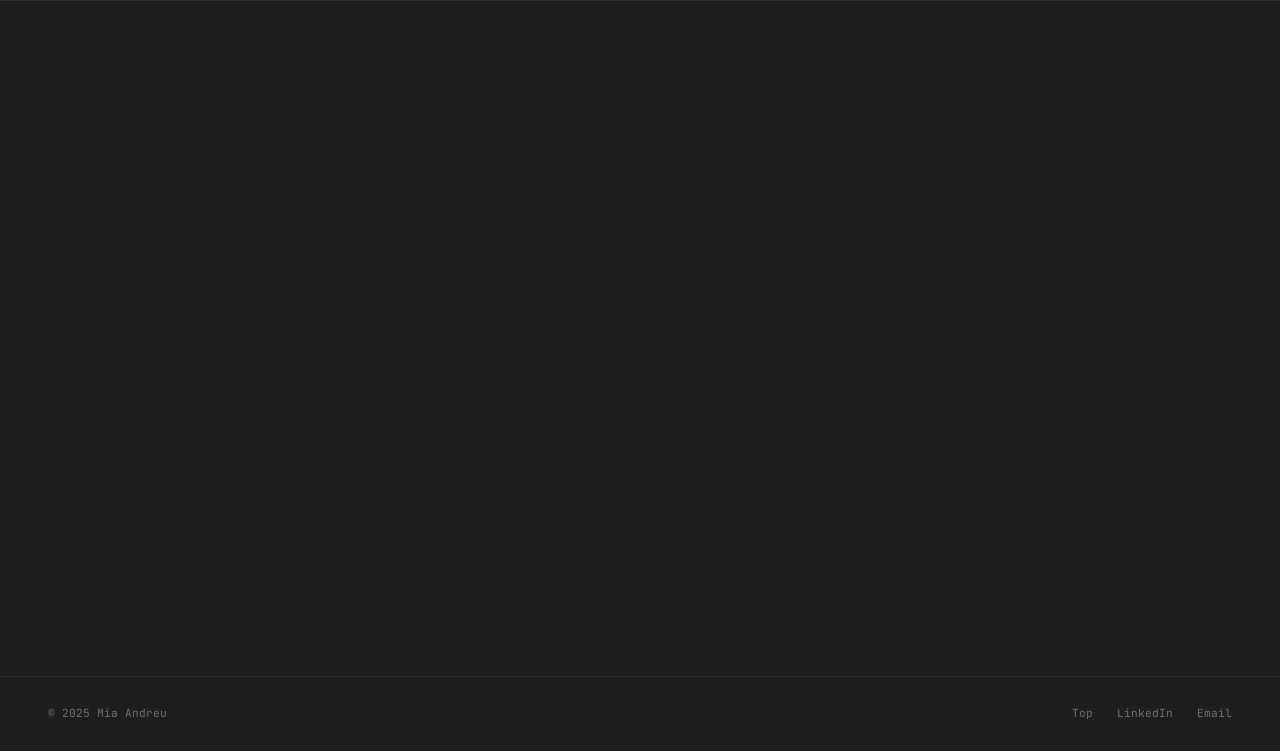
==== commit 4ca379e5: "Update index.html" ====
--- a/index.html
+++ b/index.html
@@ -439,7 +439,7 @@
     <div class="about-cols">
         <div class="about-text reveal">
             <p>
-                I'm the oldest of three, and I've loved building things for as long as I can remember. The mix of art and problem-solving is what brought me to <strong>NYU Tandon</strong>, where I'm studying mechanical engineering with a focus on <strong>sustainable energy systems</strong>.
+                I've loved building things for as long as I can remember. The mix of art and problem-solving is what brought me to <strong>NYU Tandon</strong>, where I'm studying mechanical engineering with a focus on <strong>sustainable energy systems</strong>.
             </p>
             <p>
                 I've interned at <strong>WSP</strong> doing energy modeling for commercial buildings, validated <strong>$362K in energy savings</strong> at Piedmont Service Group, and helped design an award-winning <strong>LEED Platinum building</strong> in Revit. I've also built rocket fins for a NASA competition and traveled to Vietnam to model air quality solutions using digital twin simulations.
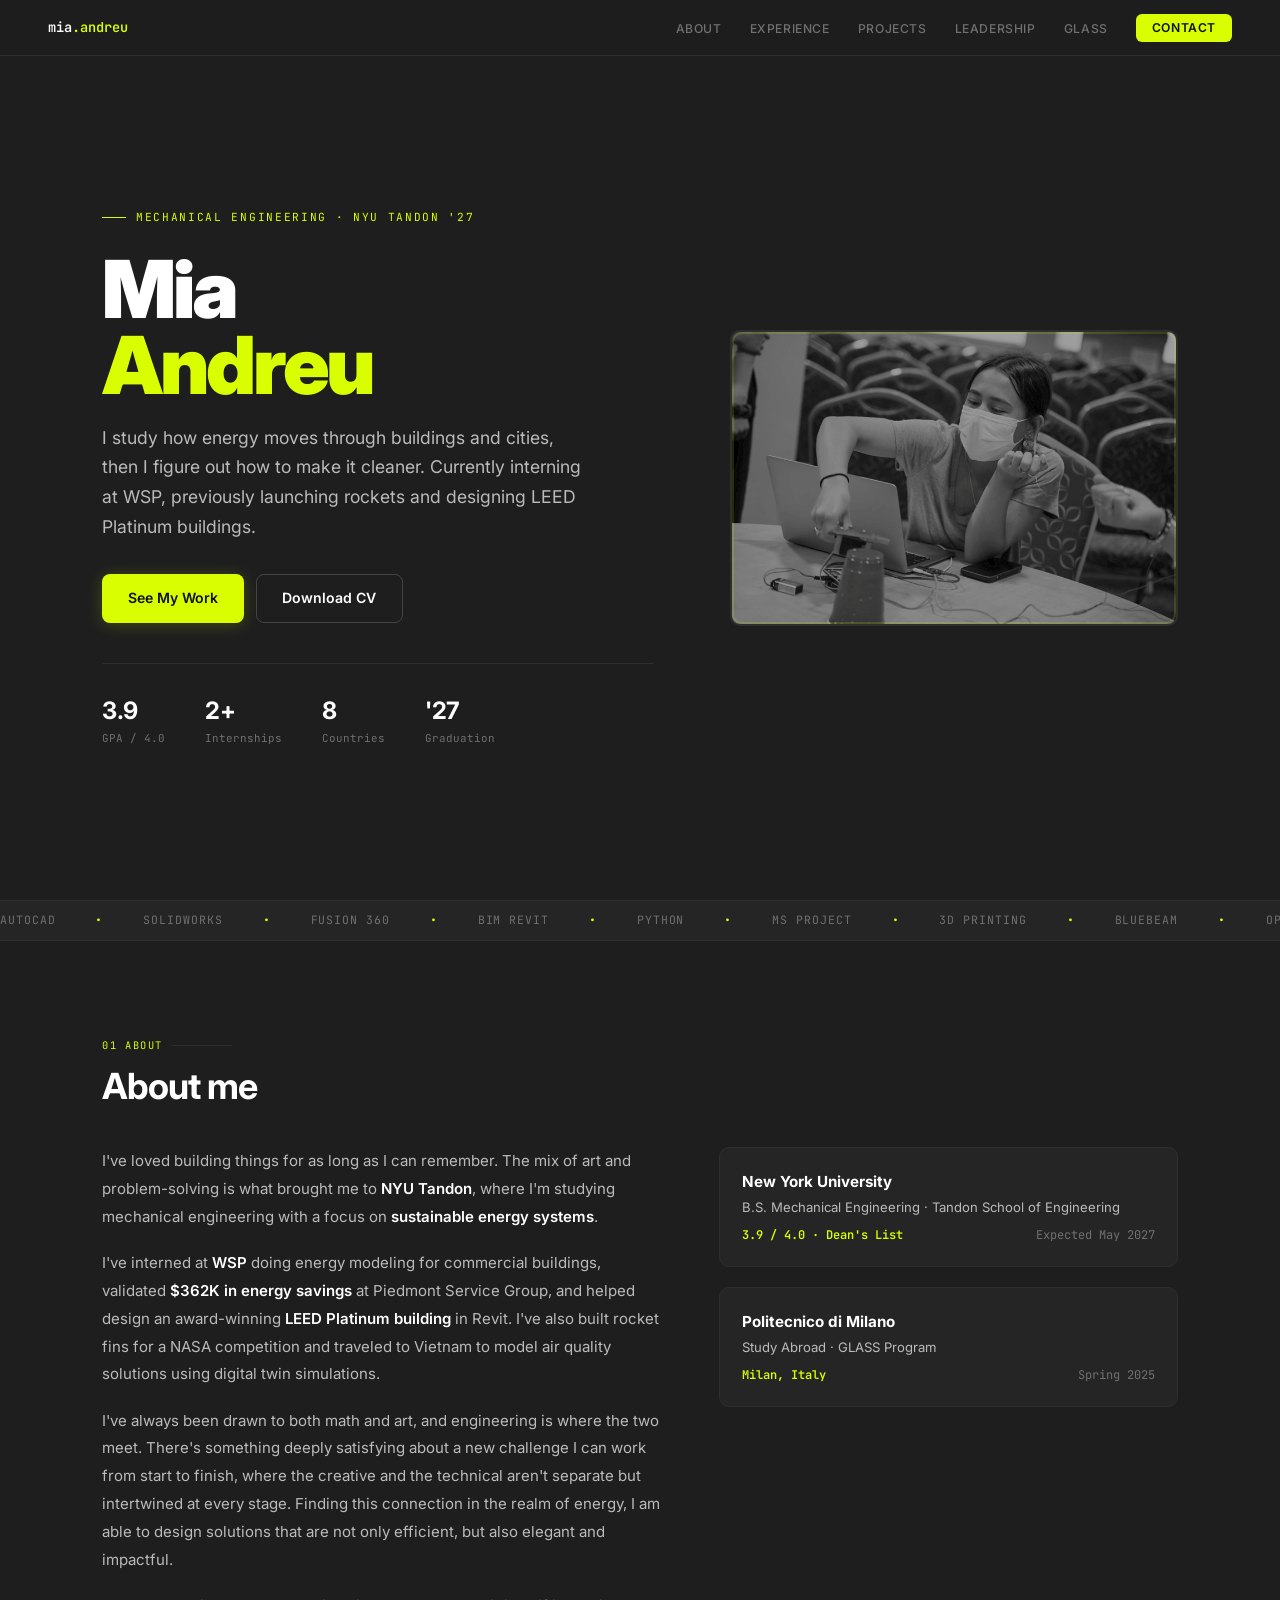
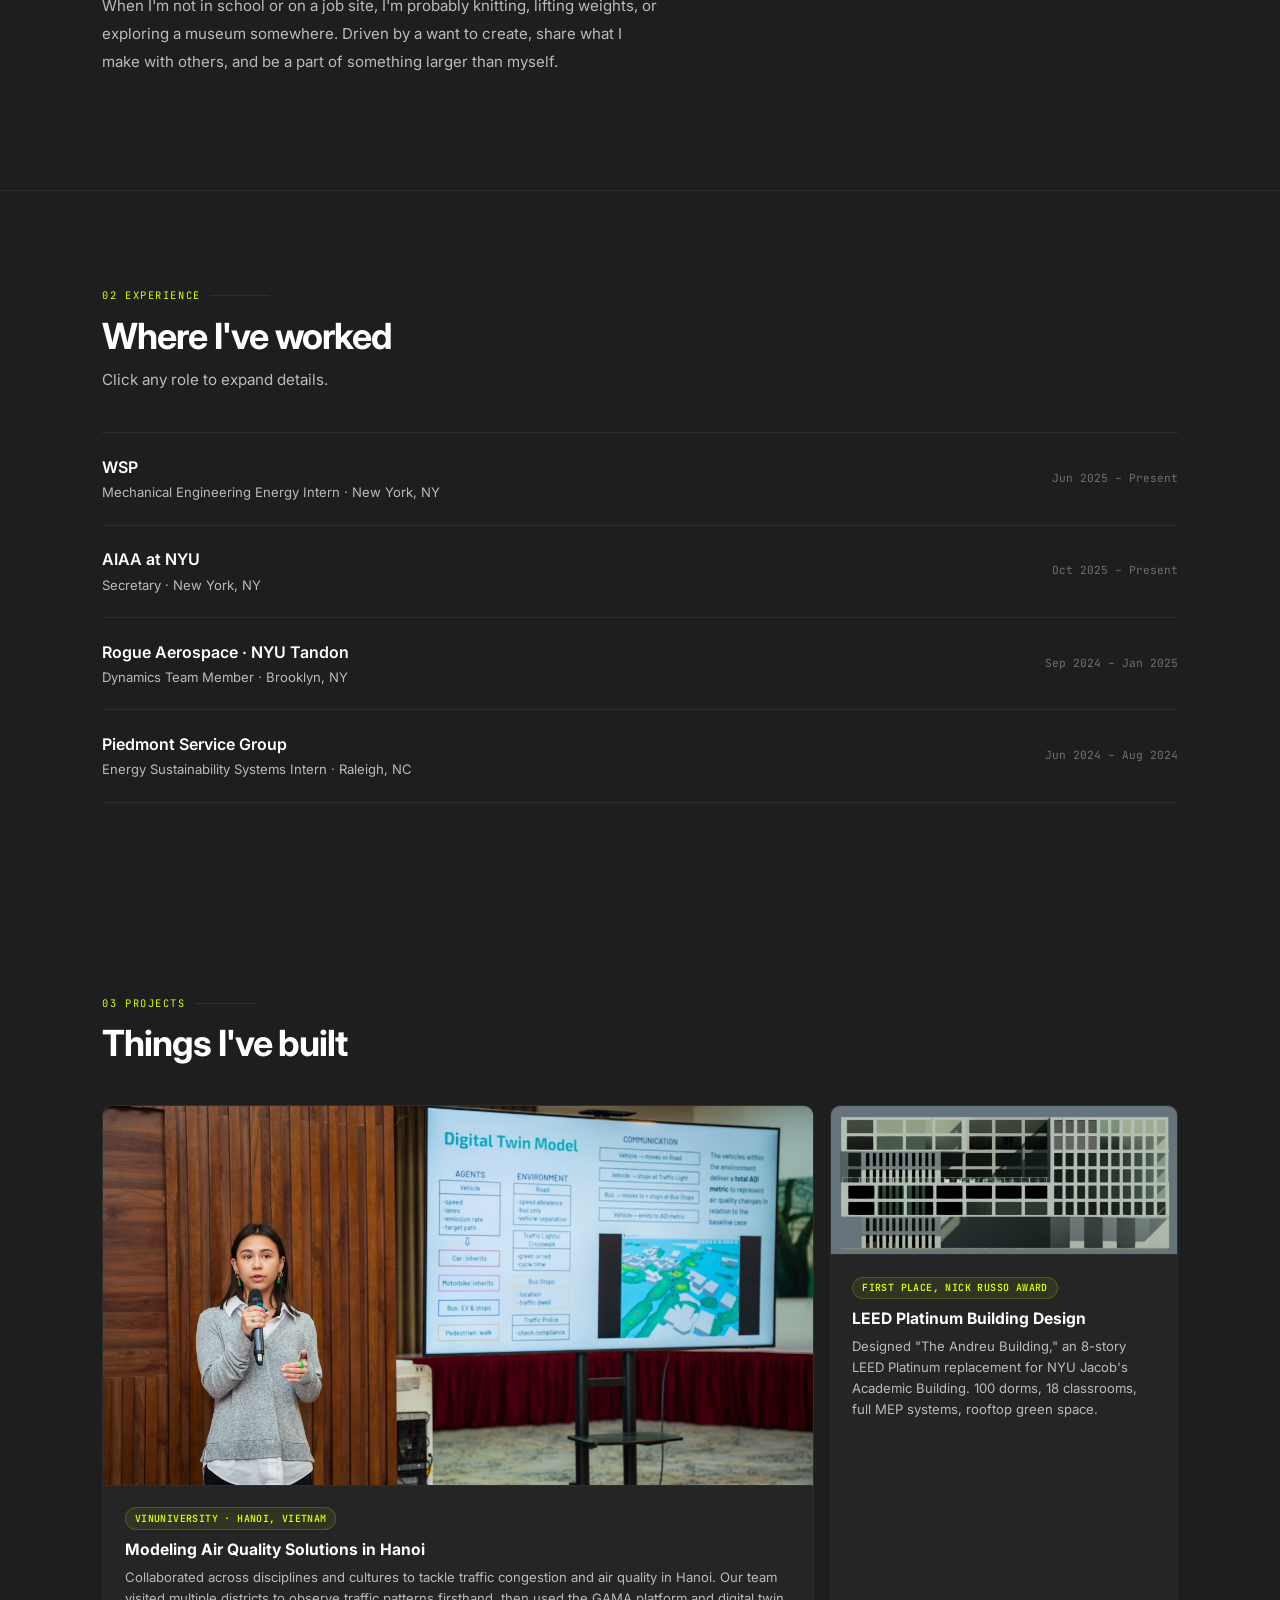
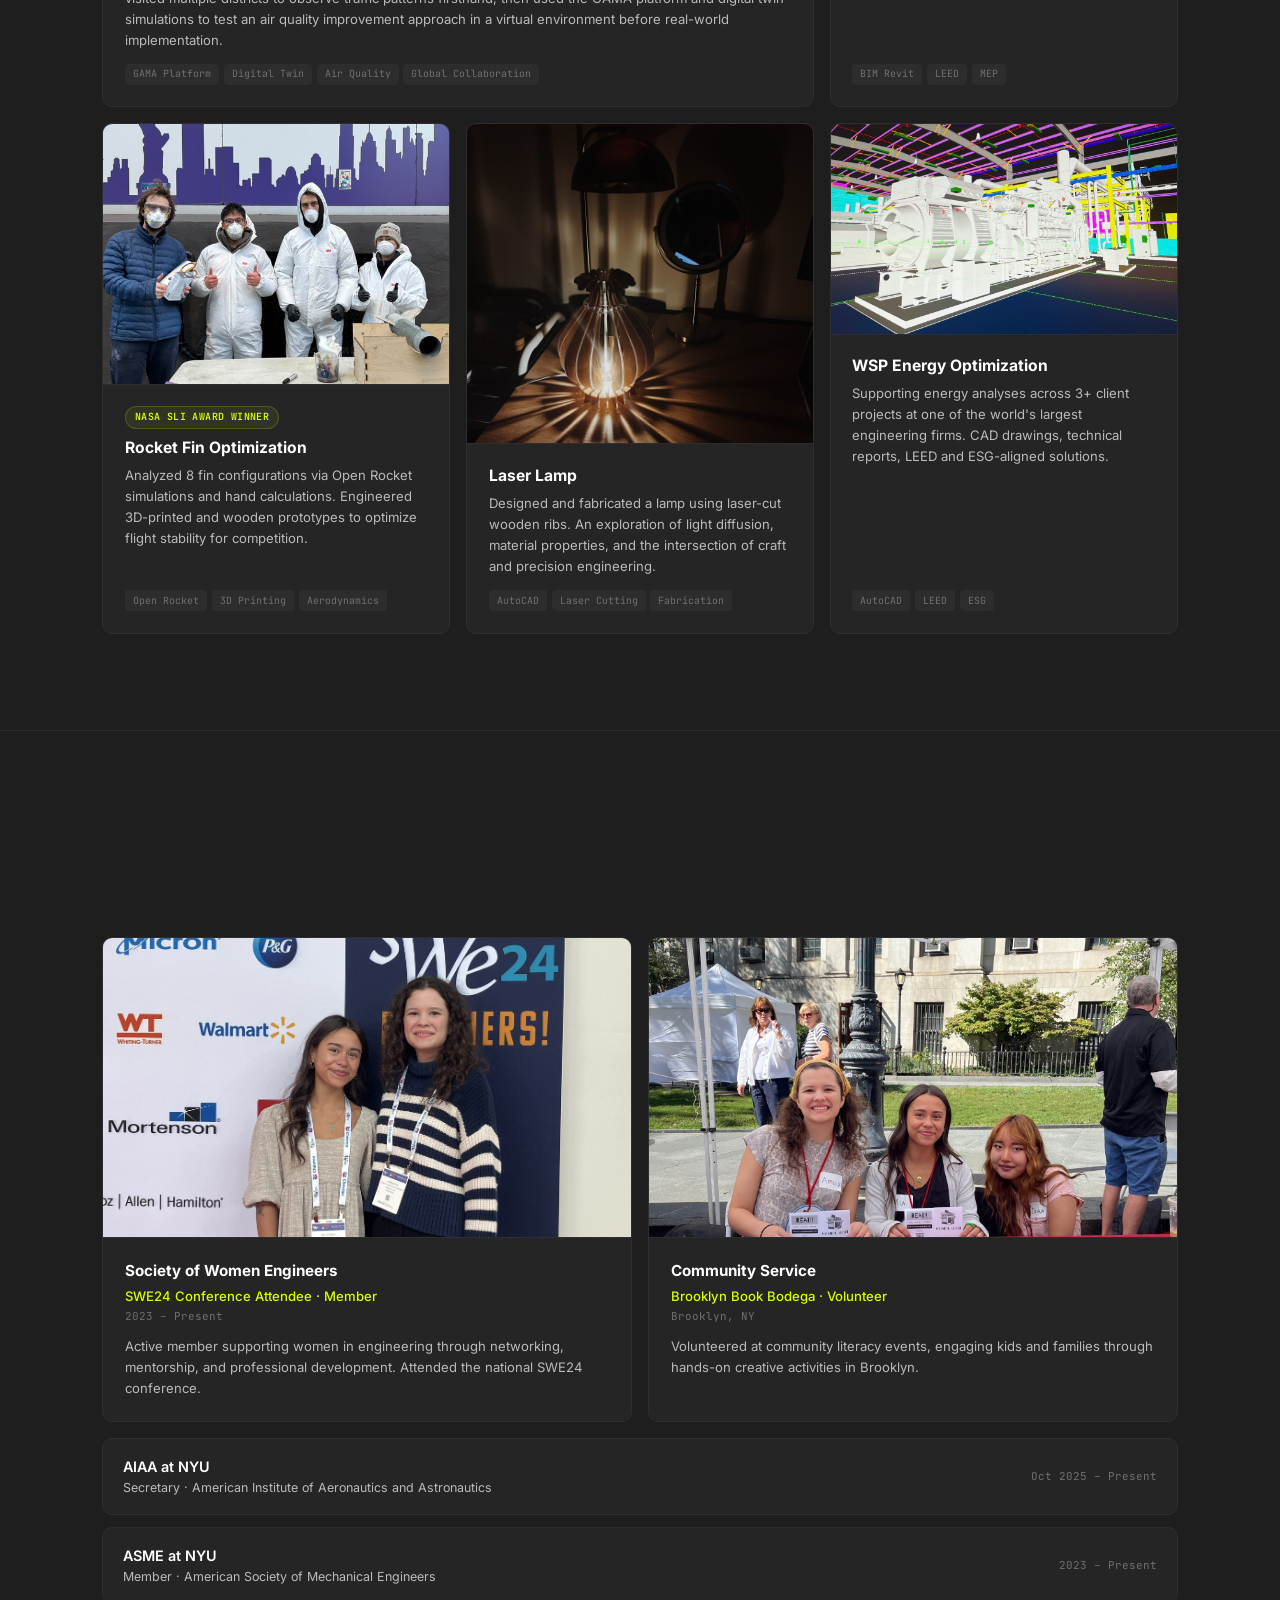
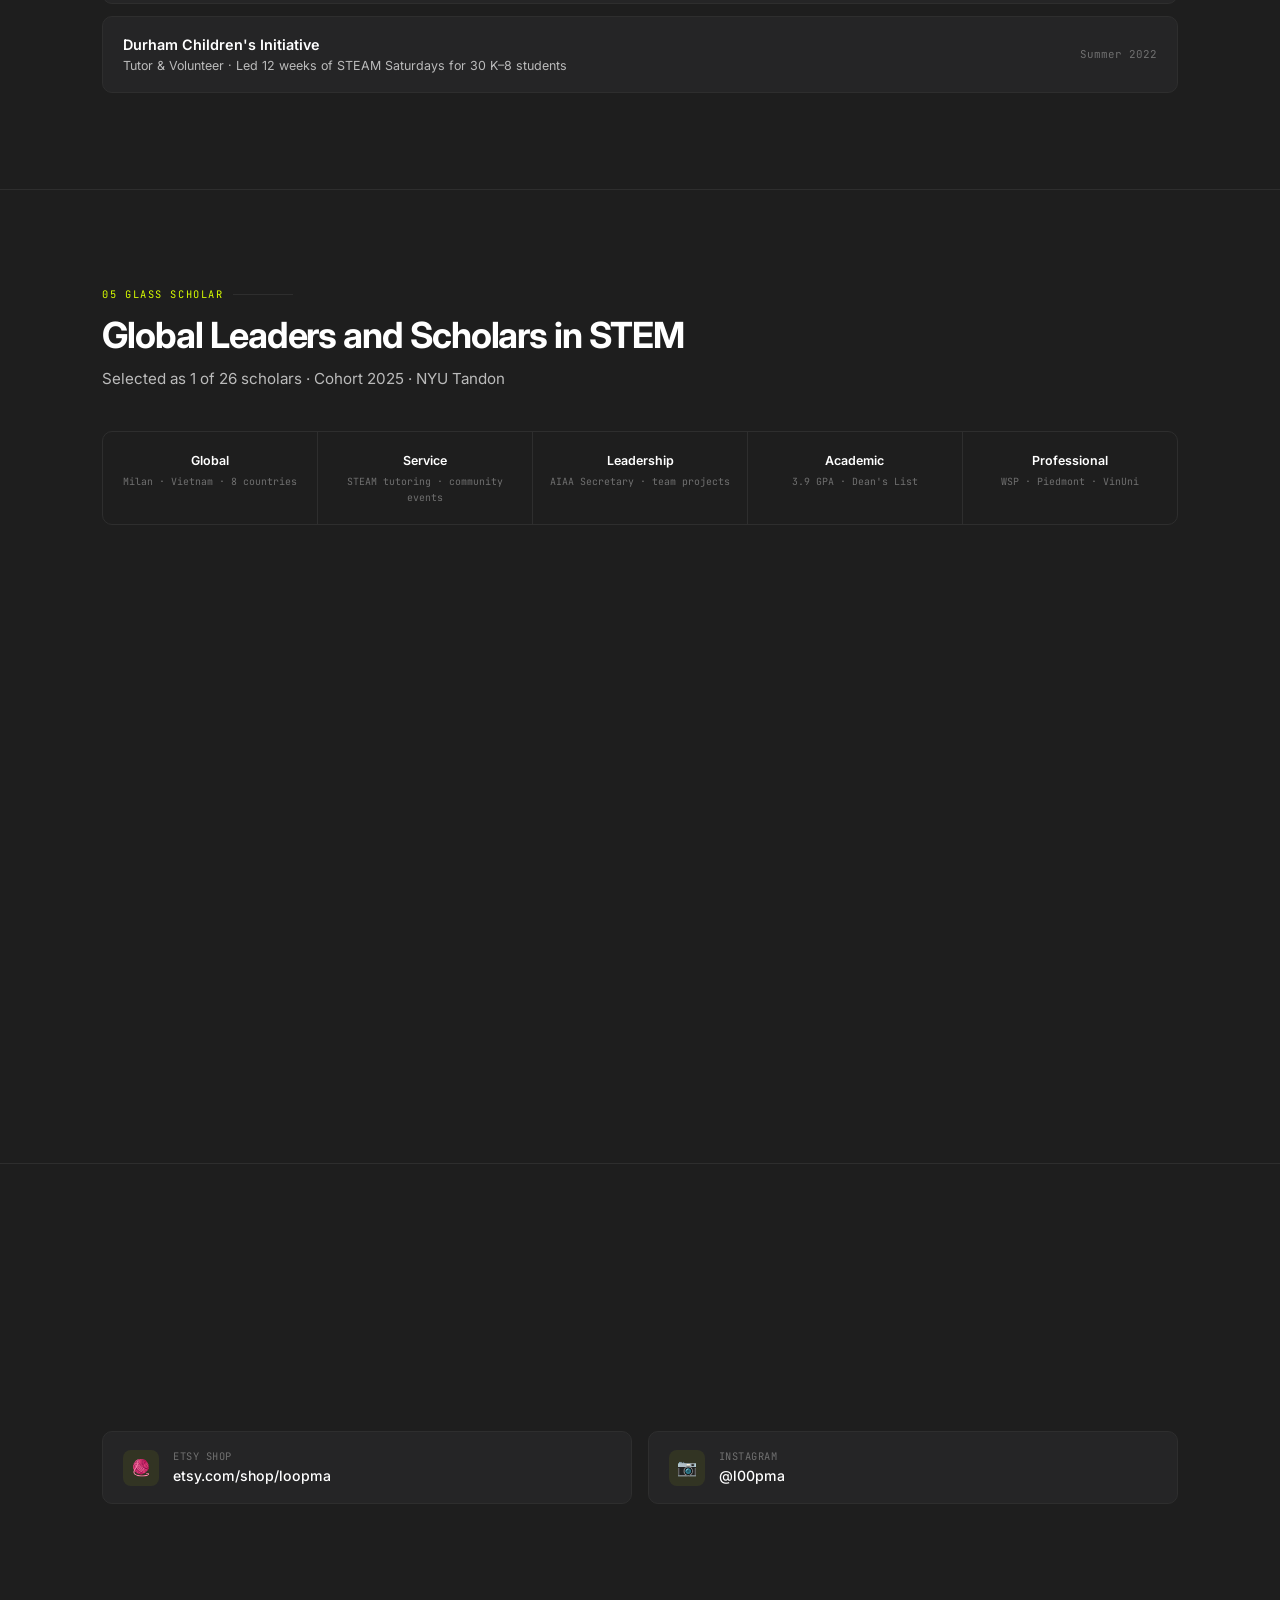
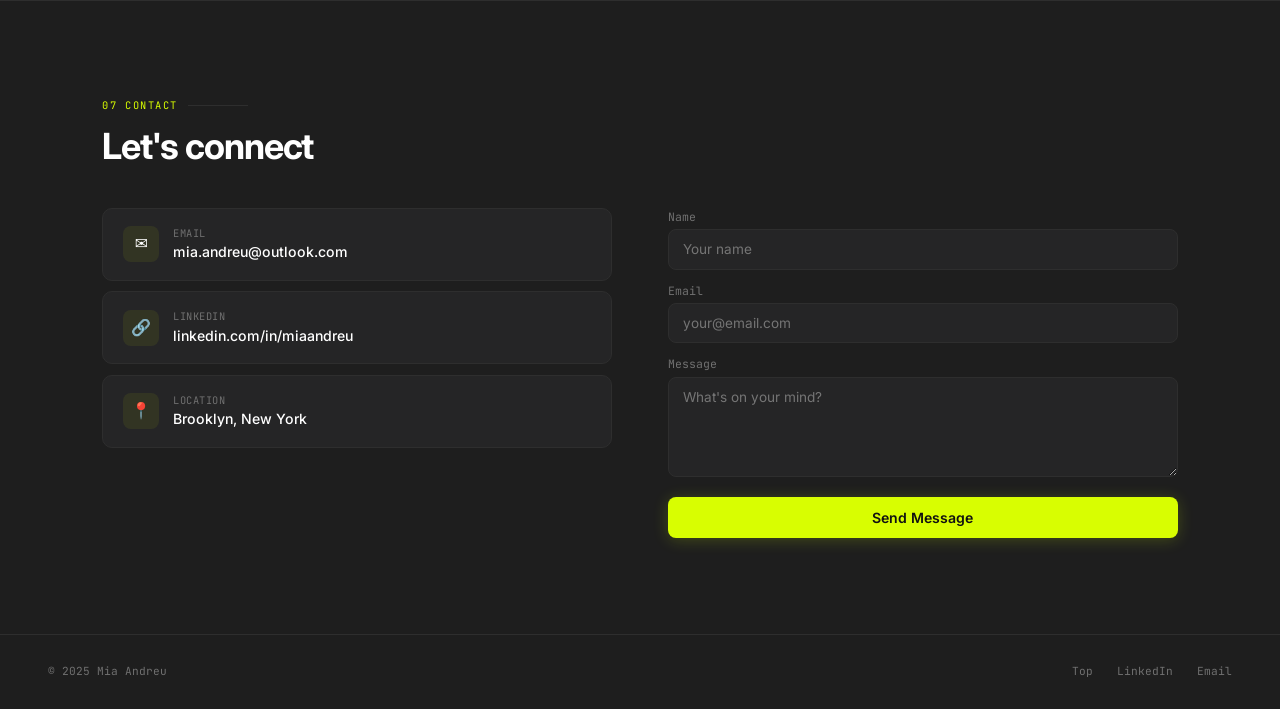
==== commit 42d91deb: "Update index.html" ====
--- a/index.html
+++ b/index.html
@@ -770,9 +770,7 @@
     </div>
     <div class="contact-cols">
         <div>
-            <p class="contact-text reveal">
-                I'm always interested in hearing about new opportunities, collaborations, or interesting problems to solve. Whether it's an internship, research, or just a conversation about sustainable engineering, reach out.
-            </p>
+
             <div class="c-links reveal">
                 <a href="mailto:mia.andreu@outlook.com" class="c-link">
                     <div class="c-link-icon">&#9993;</div>
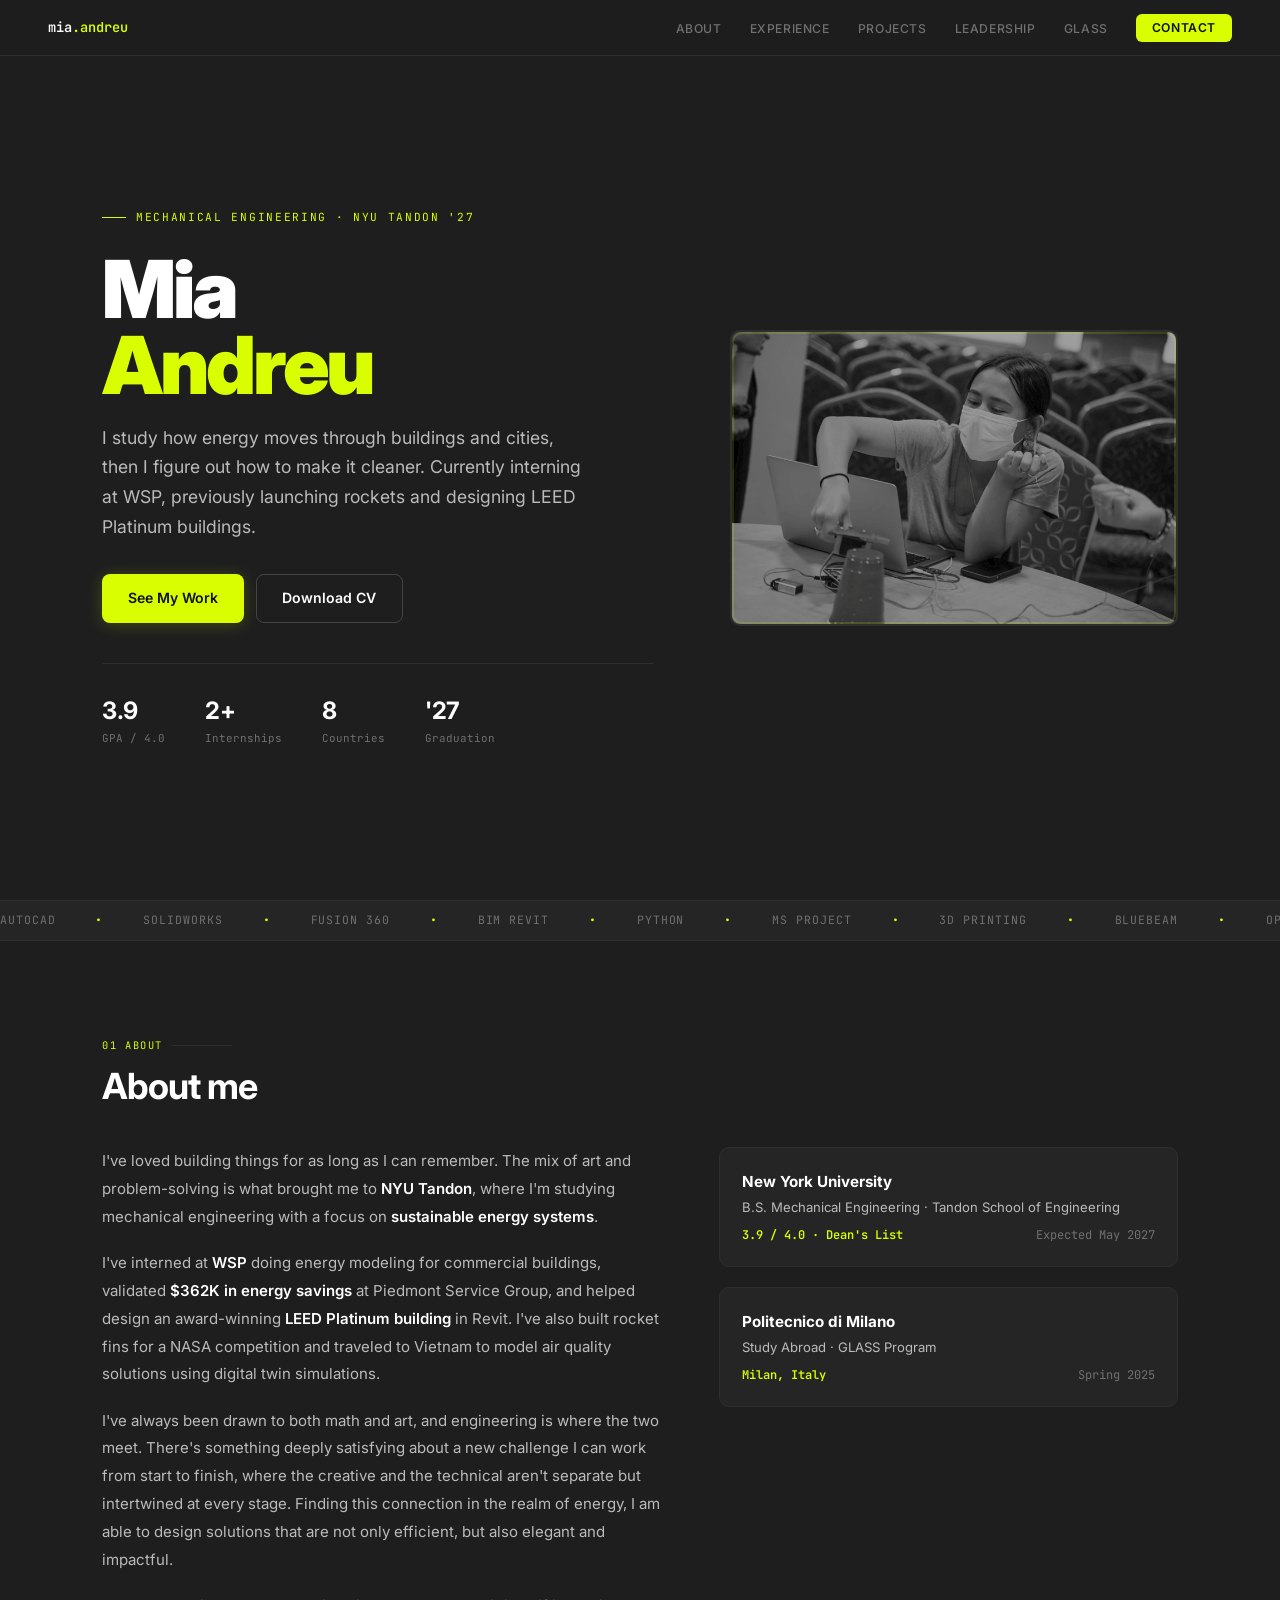
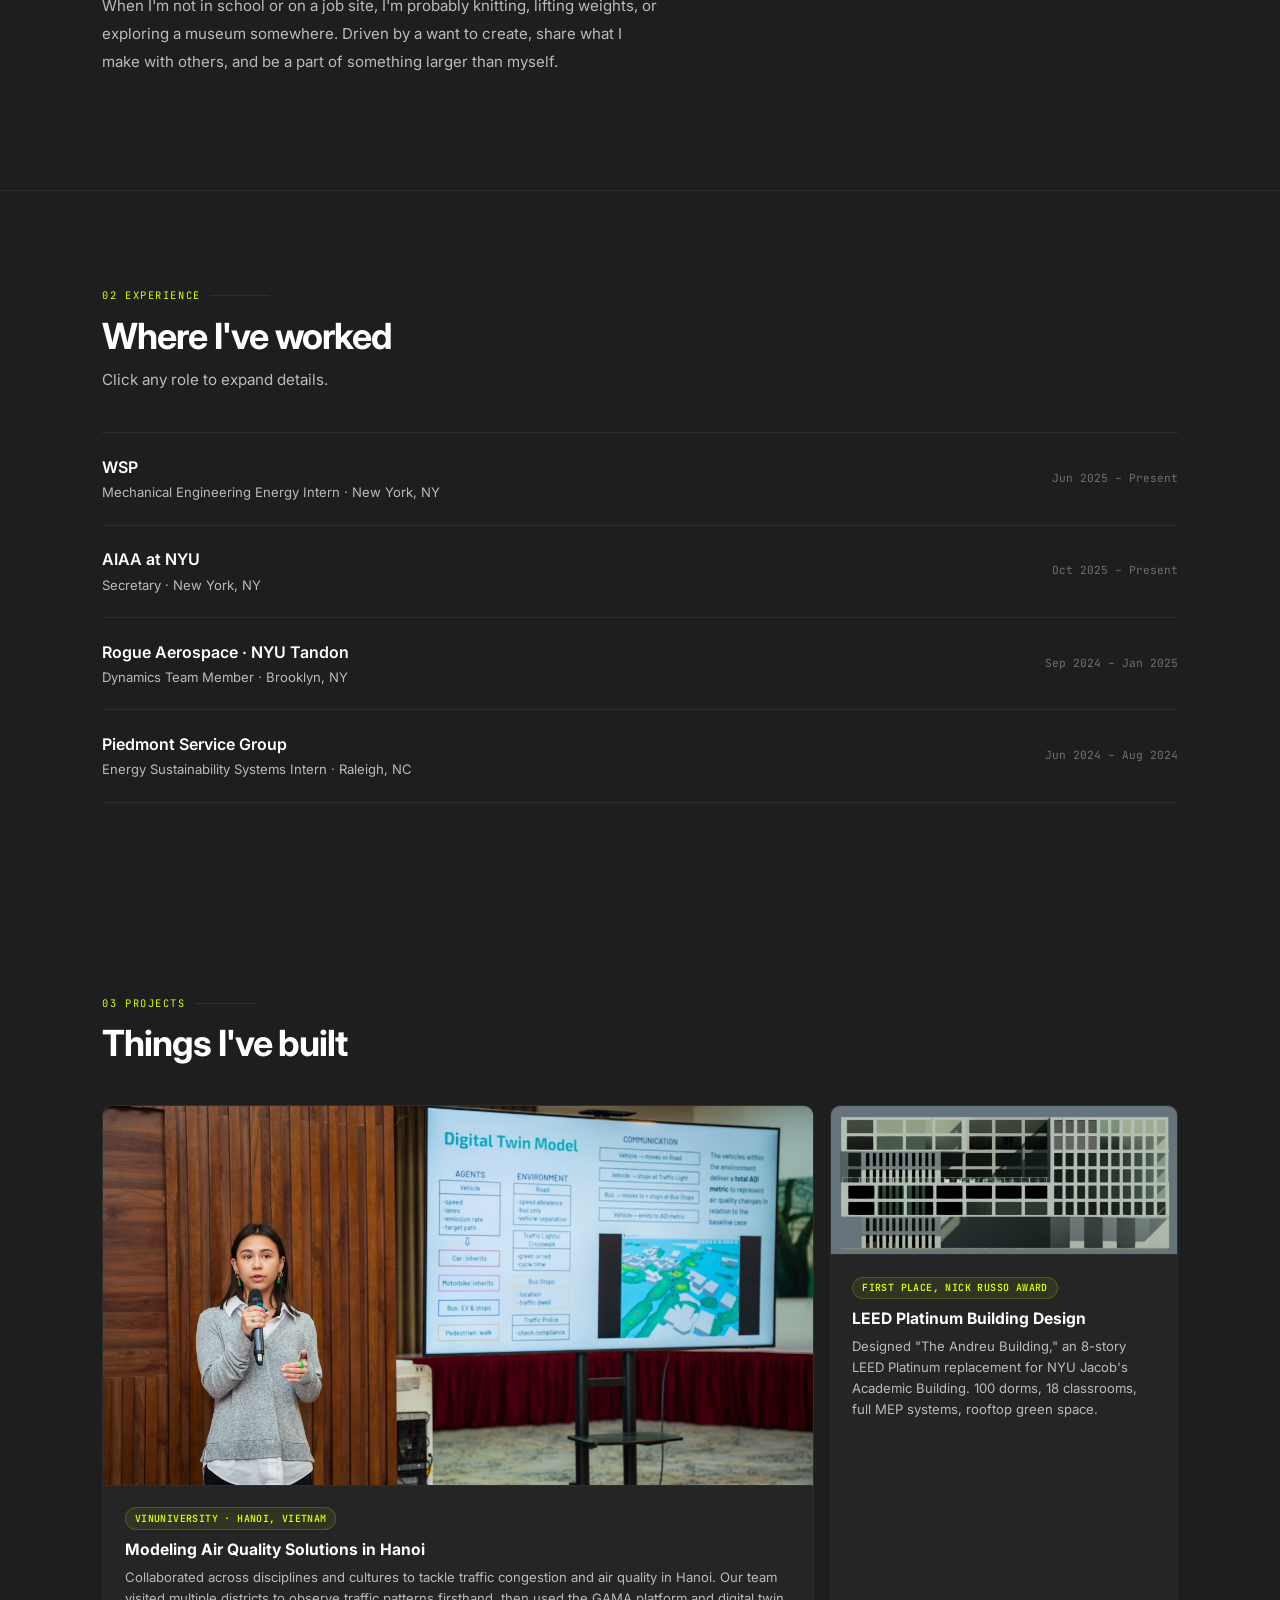
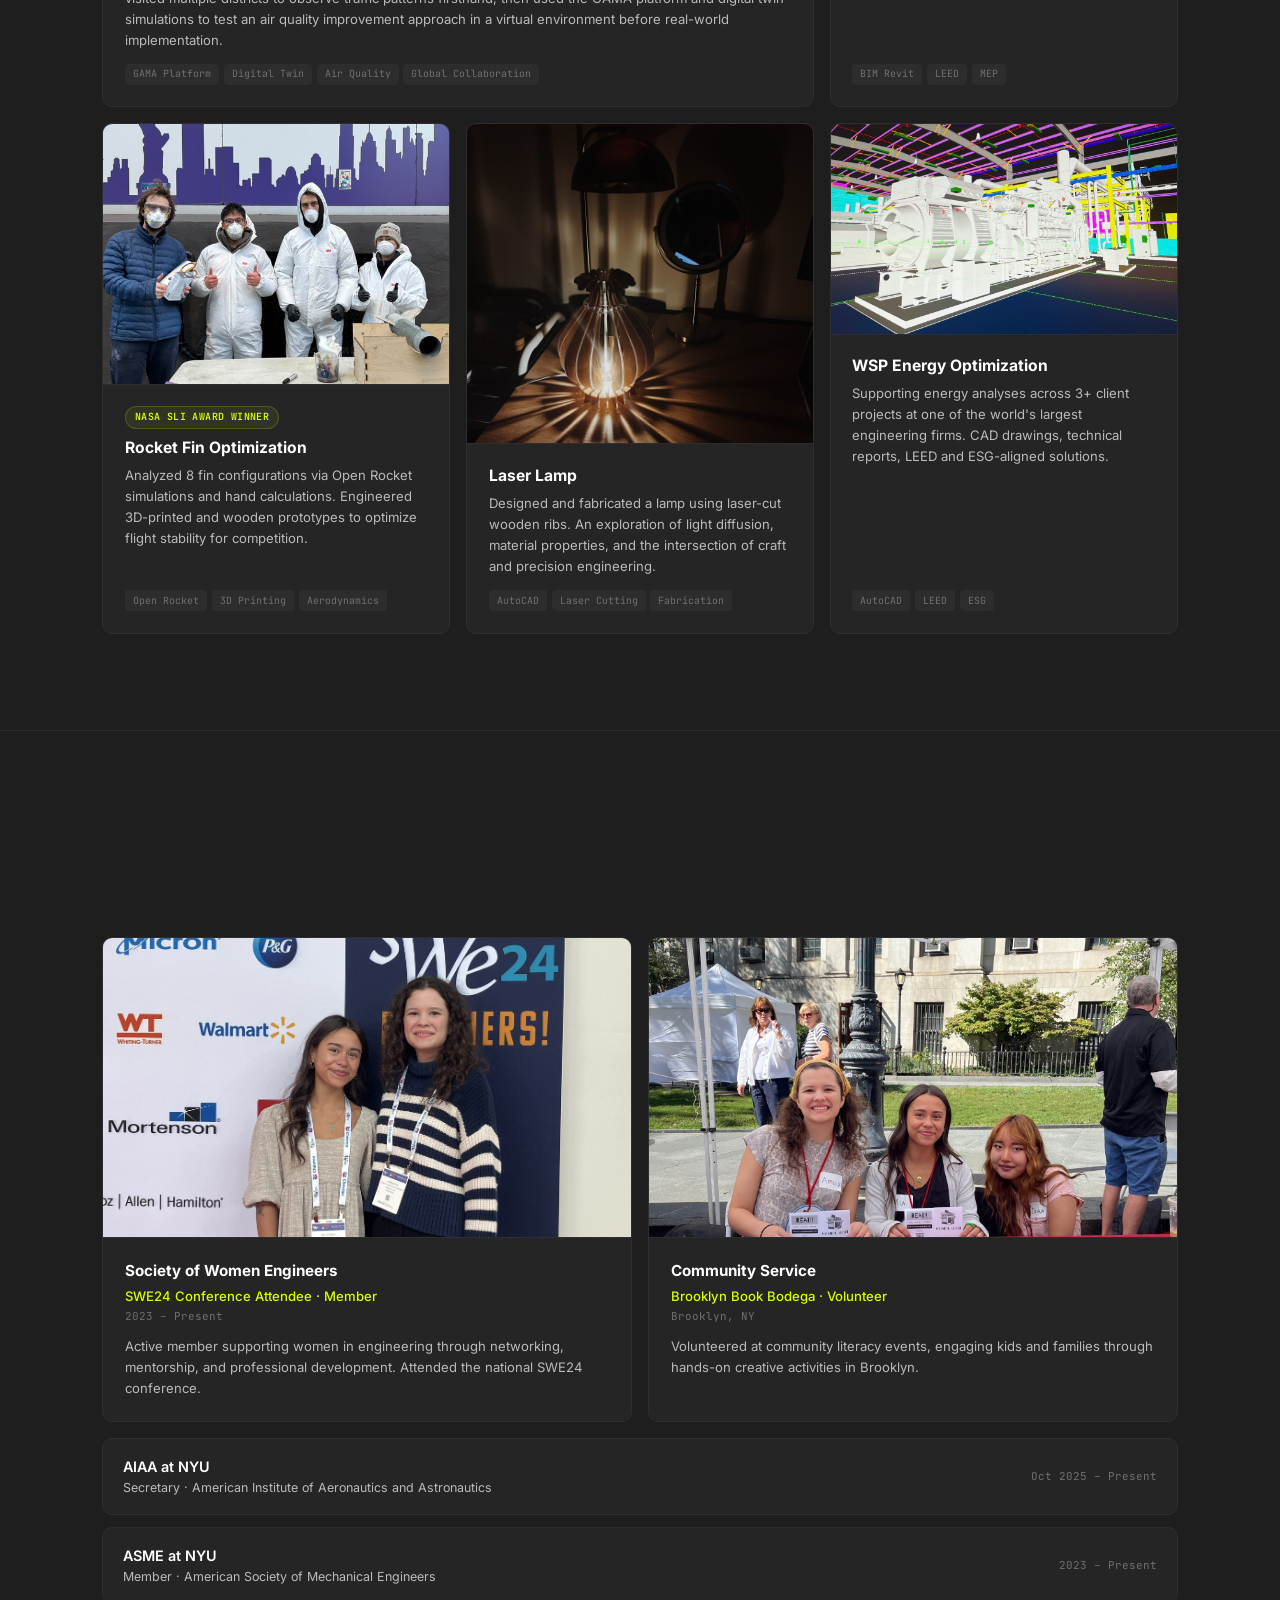
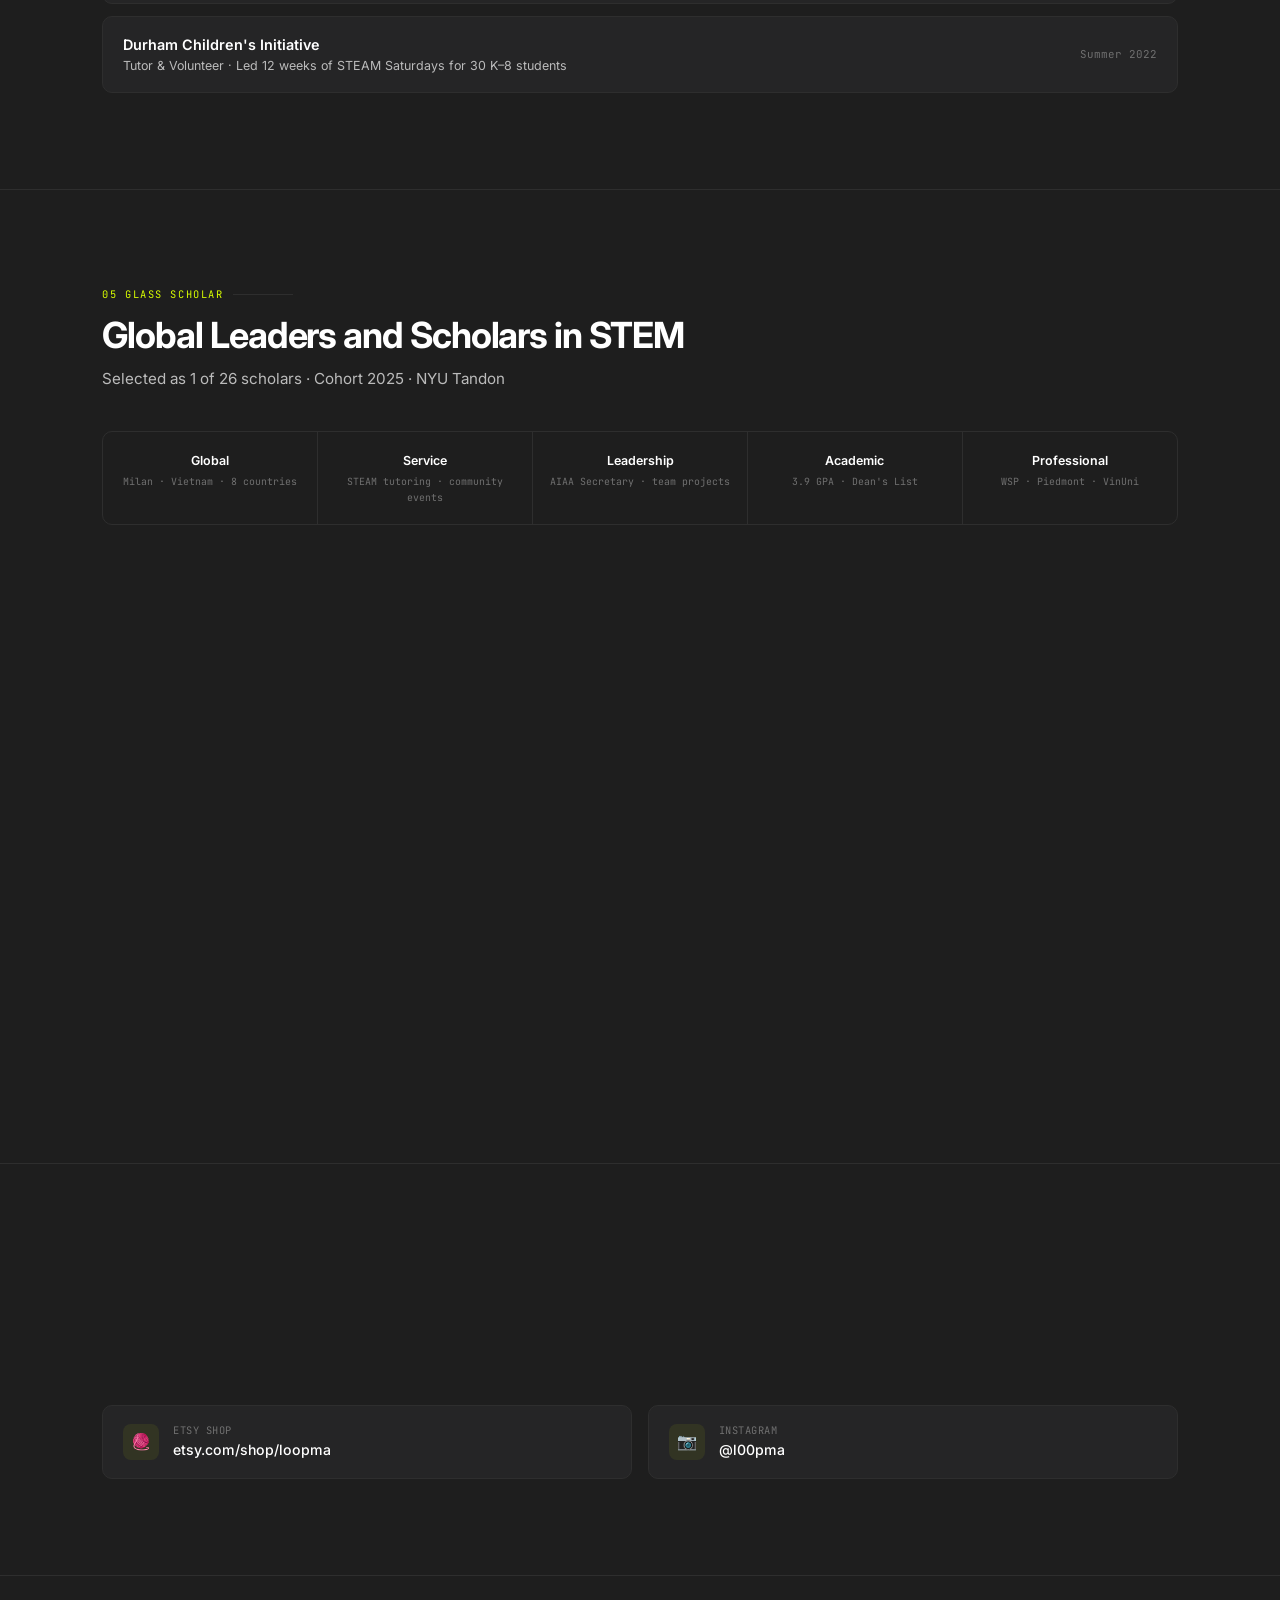
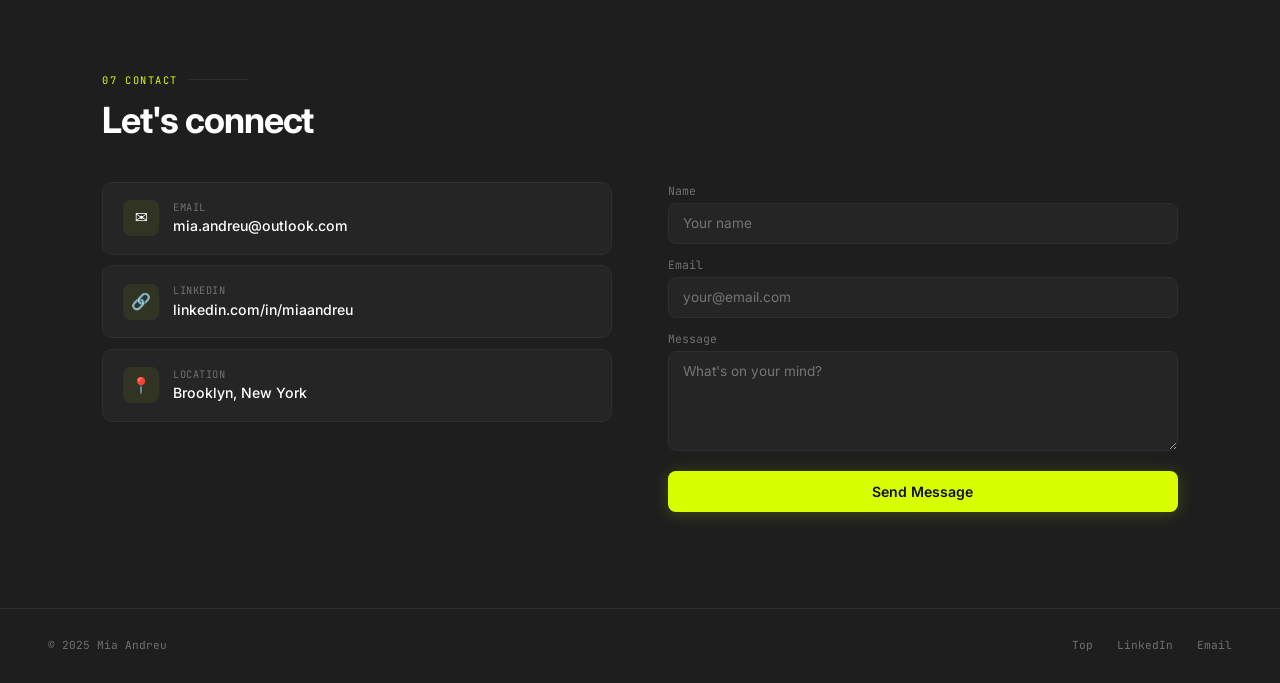
==== commit b53a3a4b: "Update index.html" ====
--- a/index.html
+++ b/index.html
@@ -740,7 +740,7 @@
     <div class="sec-hdr reveal">
         <div class="sec-num">06 Loopma</div>
         <h2 class="sec-t">Extra crafts</h2>
-        <p class="sec-sub">Knitting and crochet is where I slow down and make something simple with my hands.</p>
+        <p class="sec-sub">Knitting & crochet is where I find an extra creative outlet. Take a look. </p>
     </div>
     <div class="reveal" style="display:flex;gap:1rem;flex-wrap:wrap">
         <a href="https://www.etsy.com/shop/loopma" target="_blank" rel="noopener" class="c-link" style="flex:1;min-width:240px">
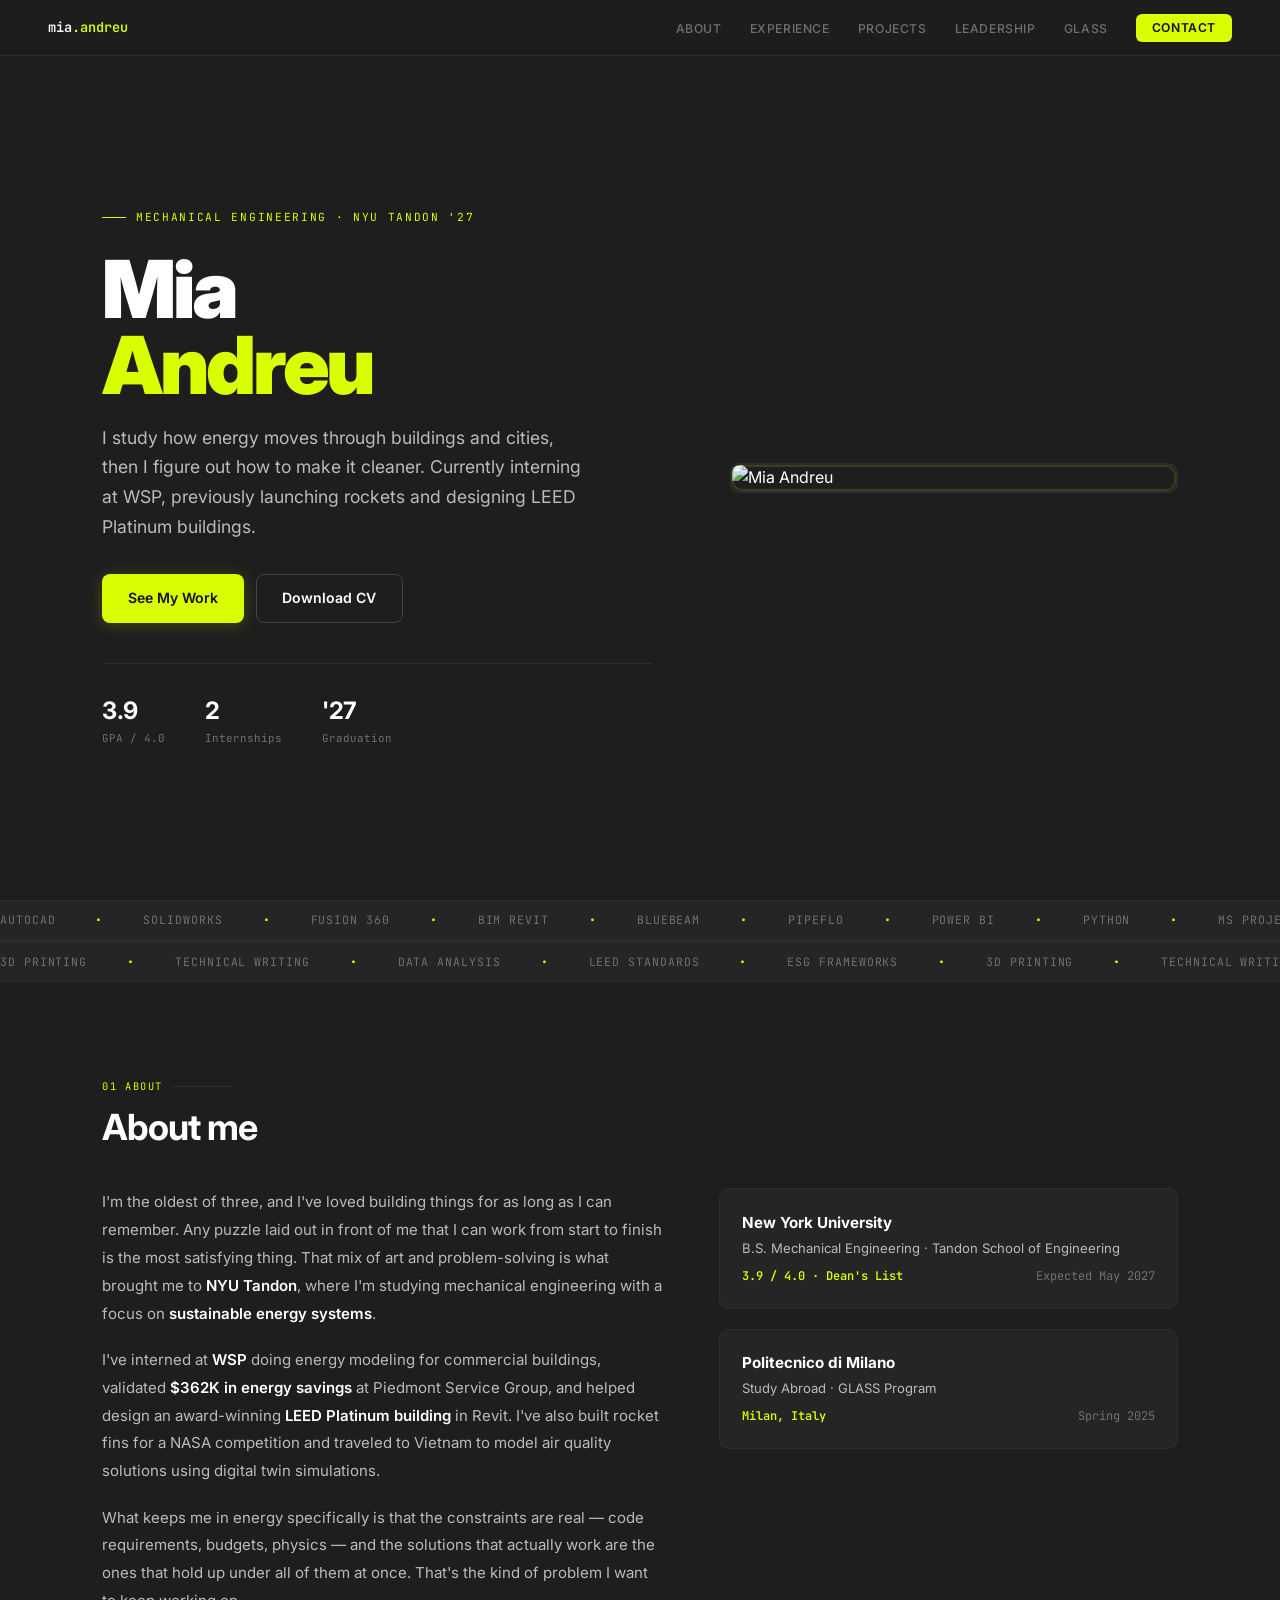
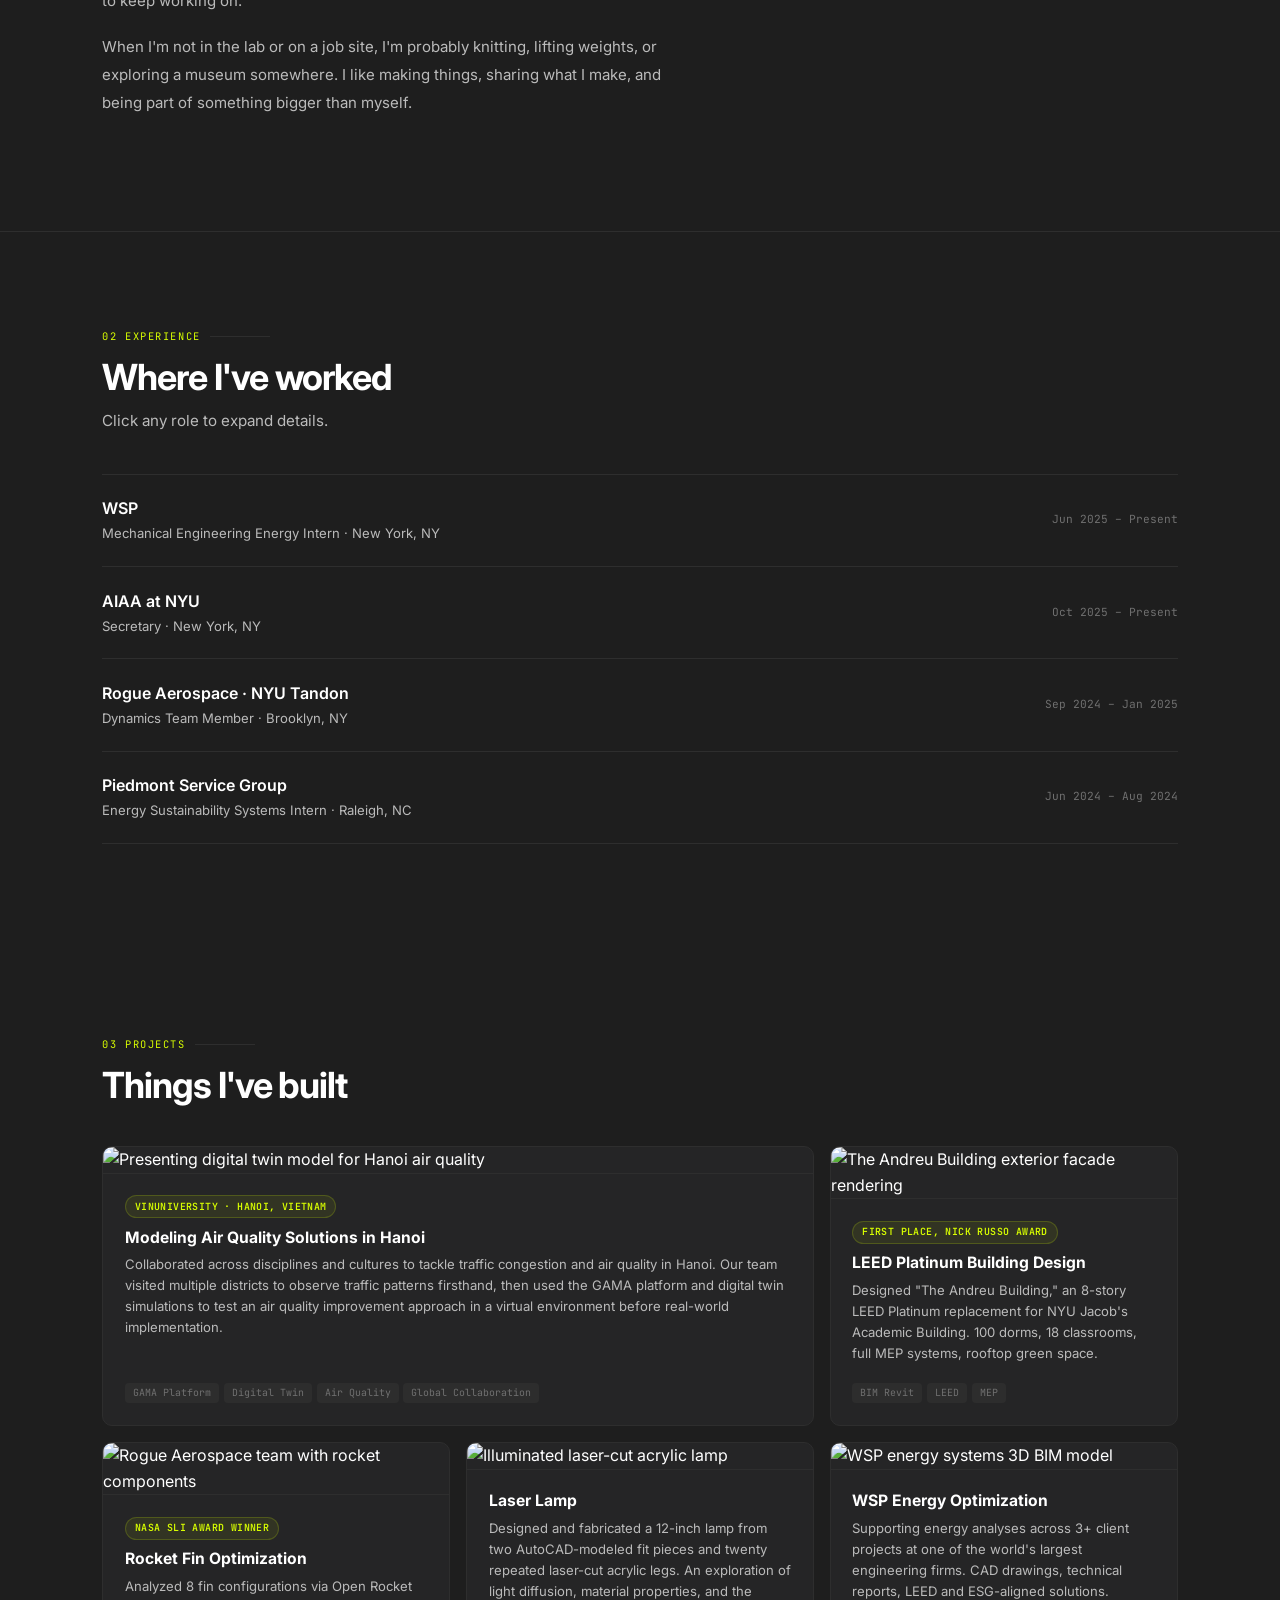
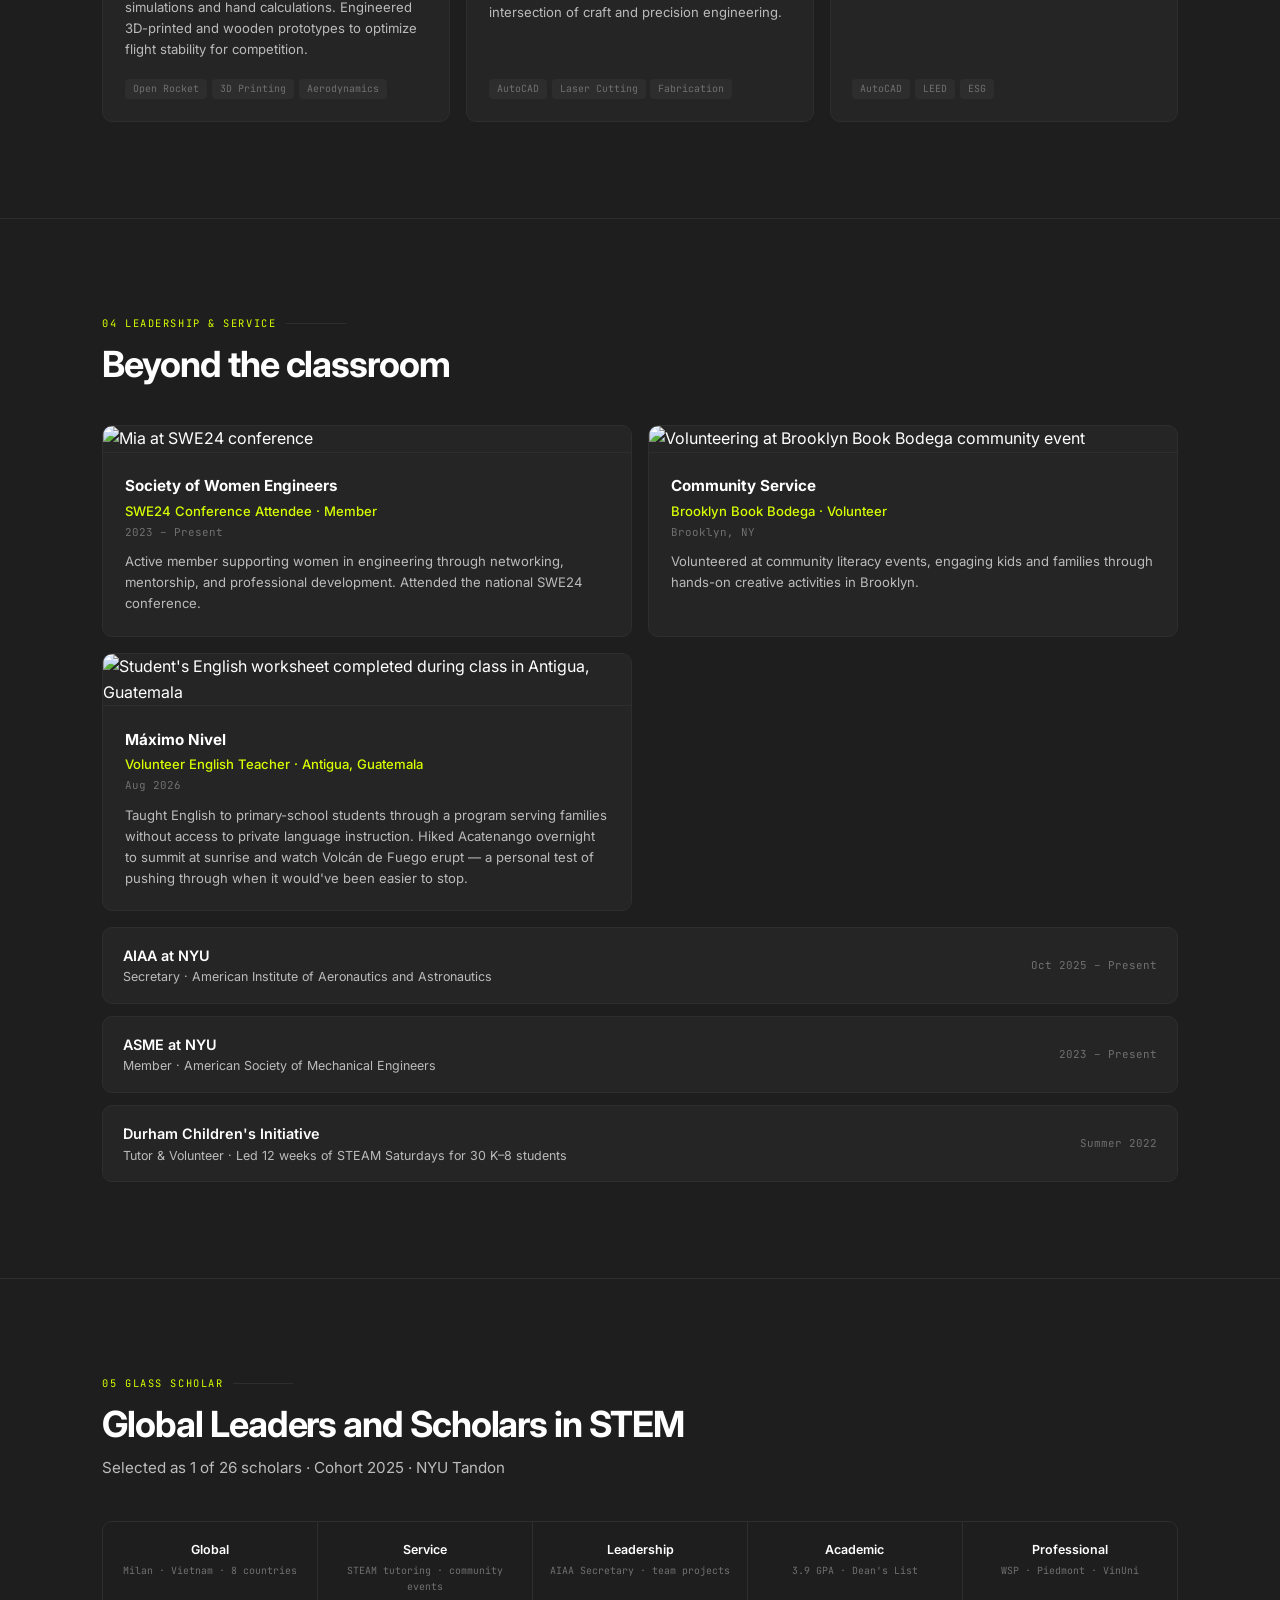
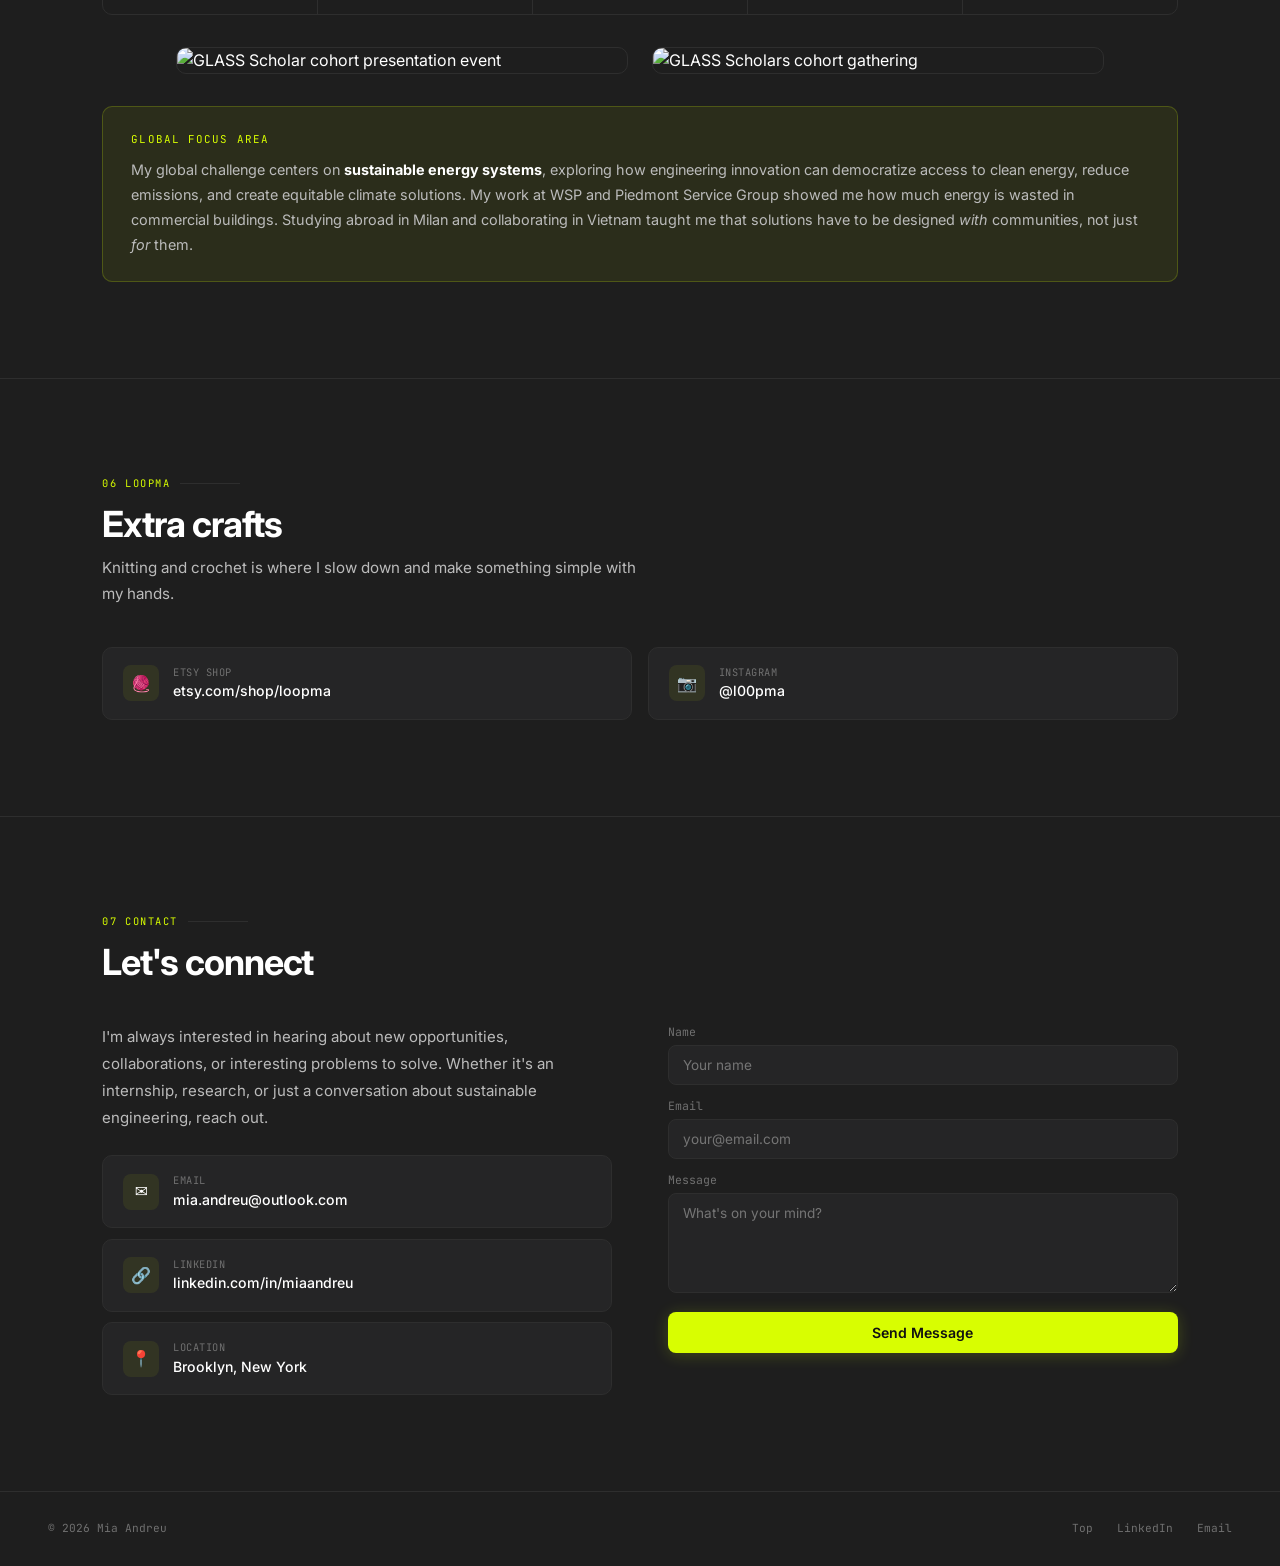
==== commit 76ea0f97: "Add files via upload" ====
--- a/index.html
+++ b/index.html
@@ -213,6 +213,8 @@
             border-color:var(--grn);
         }
         .bento-item.large{grid-column:span 2;grid-row:span 1}
+        .bento-item.static{cursor:default}
+        .bento-item.static:hover{transform:none;box-shadow:none;border-color:var(--bdr)}
         .bento-img{width:100%;max-height:320px;object-fit:cover;display:block;border-bottom:1px solid var(--bdr)}
         .bento-item.large .bento-img{max-height:380px}
         .bento-vid{width:100%;max-height:320px;object-fit:cover;display:block;border-bottom:1px solid var(--bdr)}
@@ -381,17 +383,16 @@
         </p>
         <div class="hero-btns">
             <a href="#projects" class="btn btn-g">See My Work</a>
-            <a href="#" class="btn btn-o" id="dlResume">Download CV</a>
+            <a href="mia-andreu-resume.pdf" class="btn btn-o" id="dlResume" download>Download CV</a>
         </div>
         <div class="hero-stats">
             <div><div class="hs-val">3.9</div><div class="hs-lbl">GPA / 4.0</div></div>
-            <div><div class="hs-val">2+</div><div class="hs-lbl">Internships</div></div>
-            <div><div class="hs-val">8</div><div class="hs-lbl">Countries</div></div>
+            <div><div class="hs-val">2</div><div class="hs-lbl">Internships</div></div>
             <div><div class="hs-val">'27</div><div class="hs-lbl">Graduation</div></div>
         </div>
     </div>
     <div class="hero-photo">
-        <img src="headshot.png" alt="Mia Andreu">
+        <img src="images/headshot.png" alt="Mia Andreu">
     </div>
 </section>
 
@@ -402,27 +403,36 @@
         <span>SolidWorks</span><span class="dot">&bull;</span>
         <span>Fusion 360</span><span class="dot">&bull;</span>
         <span>BIM Revit</span><span class="dot">&bull;</span>
+        <span>Bluebeam</span><span class="dot">&bull;</span>
+        <span>Pipeflo</span><span class="dot">&bull;</span>
+        <span>Power BI</span><span class="dot">&bull;</span>
         <span>Python</span><span class="dot">&bull;</span>
         <span>MS Project</span><span class="dot">&bull;</span>
-        <span>3D Printing</span><span class="dot">&bull;</span>
-        <span>Bluebeam</span><span class="dot">&bull;</span>
         <span>Open Rocket</span><span class="dot">&bull;</span>
         <span>GAMA Platform</span><span class="dot">&bull;</span>
+        <!-- duplicate for seamless loop -->
+        <span>AutoCAD</span><span class="dot">&bull;</span>
+        <span>SolidWorks</span><span class="dot">&bull;</span>
+        <span>Fusion 360</span><span class="dot">&bull;</span>
+        <span>BIM Revit</span><span class="dot">&bull;</span>
+        <span>Bluebeam</span><span class="dot">&bull;</span>
+        <span>Pipeflo</span><span class="dot">&bull;</span>
+        <span>Power BI</span><span class="dot">&bull;</span>
+        <span>Python</span><span class="dot">&bull;</span>
+        <span>MS Project</span><span class="dot">&bull;</span>
+        <span>Open Rocket</span><span class="dot">&bull;</span>
+        <span>GAMA Platform</span><span class="dot">&bull;</span>
+    </div>
+</div>
+<div class="ticker-wrap">
+    <div class="ticker" id="ticker2">
+        <span>3D Printing</span><span class="dot">&bull;</span>
         <span>Technical Writing</span><span class="dot">&bull;</span>
         <span>Data Analysis</span><span class="dot">&bull;</span>
         <span>LEED Standards</span><span class="dot">&bull;</span>
         <span>ESG Frameworks</span><span class="dot">&bull;</span>
         <!-- duplicate for seamless loop -->
-        <span>AutoCAD</span><span class="dot">&bull;</span>
-        <span>SolidWorks</span><span class="dot">&bull;</span>
-        <span>Fusion 360</span><span class="dot">&bull;</span>
-        <span>BIM Revit</span><span class="dot">&bull;</span>
-        <span>Python</span><span class="dot">&bull;</span>
-        <span>MS Project</span><span class="dot">&bull;</span>
         <span>3D Printing</span><span class="dot">&bull;</span>
-        <span>Bluebeam</span><span class="dot">&bull;</span>
-        <span>Open Rocket</span><span class="dot">&bull;</span>
-        <span>GAMA Platform</span><span class="dot">&bull;</span>
         <span>Technical Writing</span><span class="dot">&bull;</span>
         <span>Data Analysis</span><span class="dot">&bull;</span>
         <span>LEED Standards</span><span class="dot">&bull;</span>
@@ -439,16 +449,16 @@
     <div class="about-cols">
         <div class="about-text reveal">
             <p>
-                I've loved building things for as long as I can remember. The mix of art and problem-solving is what brought me to <strong>NYU Tandon</strong>, where I'm studying mechanical engineering with a focus on <strong>sustainable energy systems</strong>.
+                I'm the oldest of three, and I've loved building things for as long as I can remember. Any puzzle laid out in front of me that I can work from start to finish is the most satisfying thing. That mix of art and problem-solving is what brought me to <strong>NYU Tandon</strong>, where I'm studying mechanical engineering with a focus on <strong>sustainable energy systems</strong>.
             </p>
             <p>
                 I've interned at <strong>WSP</strong> doing energy modeling for commercial buildings, validated <strong>$362K in energy savings</strong> at Piedmont Service Group, and helped design an award-winning <strong>LEED Platinum building</strong> in Revit. I've also built rocket fins for a NASA competition and traveled to Vietnam to model air quality solutions using digital twin simulations.
             </p>
             <p>
-                I've always been drawn to both math and art, and engineering is where the two meet. There's something deeply satisfying about a new challenge I can work from start to finish, where the creative and the technical aren't separate but intertwined at every stage. Finding this connection in the realm of energy, I am able to design solutions that are not only efficient, but also elegant and impactful.
+                What keeps me in energy specifically is that the constraints are real &mdash; code requirements, budgets, physics &mdash; and the solutions that actually work are the ones that hold up under all of them at once. That's the kind of problem I want to keep working on.
             </p>
             <p>
-                When I'm not in school or on a job site, I'm probably knitting, lifting weights, or exploring a museum somewhere. Driven by a want to create, share what I make with others, and be a part of something larger than myself.
+                When I'm not in the lab or on a job site, I'm probably knitting, lifting weights, or exploring a museum somewhere. I like making things, sharing what I make, and being part of something bigger than myself.
             </p>
         </div>
         <div>
@@ -488,9 +498,9 @@
                 <div class="exp-rl">Mechanical Engineering Energy Intern &middot; New York, NY</div>
                 <div class="exp-det">
                     <ul>
-                        <li>Conducted field research and engineering analyses supporting energy optimization in 3+ client projects</li>
-                        <li>Created CAD drawings and technical design reports to streamline client communication and project workflows</li>
-                        <li>Assessed environmental risks and integrated sustainable solutions aligned with LEED and ESG standards</li>
+                        <li>Used AutoCAD to lay out mechanical systems &mdash; from digester equipment to generators, heat exchangers, and backup boilers &mdash; for a biogas-to-power generation facility</li>
+                        <li>Ran pump sizing and heat exchanger calculations in AFT Fathom and Bluebeam to support customer-facing design decisions on a combined-cycle power plant project</li>
+                        <li>Expanded from AutoCAD into Revit, Pipeflo, and Power BI across 5 additional projects following the first summer</li>
                     </ul>
                 </div>
             </div>
@@ -548,7 +558,7 @@
     <div class="bento">
         <!-- HANOI - large featured -->
         <a href="hanoi-digital-twin.html" class="bento-item large reveal" style="text-decoration:none;color:inherit">
-            <img class="bento-img" src="digital-twin.jpeg" alt="Presenting digital twin model for Hanoi air quality">
+            <img class="bento-img" src="images/digital-twin.jpeg" alt="Presenting digital twin model for Hanoi air quality">
             <div class="bento-body">
                 <div class="bento-badge">VinUniversity &middot; Hanoi, Vietnam</div>
                 <div class="bento-title">Modeling Air Quality Solutions in Hanoi</div>
@@ -566,7 +576,7 @@
 
         <!-- LEED BUILDING -->
         <a href="revit-building.html" class="bento-item reveal" style="text-decoration:none;color:inherit">
-            <img class="bento-img" src="revit-building(2).png" alt="The Andreu Building exterior facade rendering">
+            <img class="bento-img" src="images/revit-building(2).png" alt="The Andreu Building exterior facade rendering">
             <div class="bento-body">
                 <div class="bento-badge">First Place, Nick Russo Award</div>
                 <div class="bento-title">LEED Platinum Building Design</div>
@@ -582,8 +592,8 @@
         </a>
 
         <!-- ROCKET FINS -->
-        <div class="bento-item reveal">
-            <img class="bento-img" src="rocket-fins.jpg" alt="Rogue Aerospace team with rocket components">
+        <div class="bento-item static reveal">
+            <img class="bento-img" src="images/rocket-fins.jpg" alt="Rogue Aerospace team with rocket components">
             <div class="bento-body">
                 <div class="bento-badge">NASA SLI Award Winner</div>
                 <div class="bento-title">Rocket Fin Optimization</div>
@@ -599,12 +609,12 @@
         </div>
 
         <!-- LASER LAMP -->
-        <div class="bento-item reveal">
-            <img class="bento-img" src="Laser-lamp.jpg" alt="Laser lamp AutoCAD 3D model">
+        <a href="laser-lamp.html" class="bento-item reveal" style="text-decoration:none;color:inherit">
+            <img class="bento-img" src="images/Laser-lamp.jpg" alt="Illuminated laser-cut acrylic lamp">
             <div class="bento-body">
                 <div class="bento-title">Laser Lamp</div>
                 <p class="bento-desc">
-                    Designed and fabricated a lamp using laser-cut wooden ribs. An exploration of light diffusion, material properties, and the intersection of craft and precision engineering.
+                    Designed and fabricated a 12-inch lamp from two AutoCAD-modeled fit pieces and twenty repeated laser-cut acrylic legs. An exploration of light diffusion, material properties, and the intersection of craft and precision engineering.
                 </p>
                 <div class="bento-tags">
                     <span class="bento-tag">AutoCAD</span>
@@ -612,11 +622,11 @@
                     <span class="bento-tag">Fabrication</span>
                 </div>
             </div>
-        </div>
+        </a>
 
         <!-- WSP -->
-        <div class="bento-item reveal">
-            <img class="bento-img" src="wsp_energy.jpeg" alt="WSP energy systems 3D BIM model">
+        <div class="bento-item static reveal">
+            <img class="bento-img" src="images/wsp_energy.jpeg" alt="WSP energy systems 3D BIM model">
             <div class="bento-body">
                 <div class="bento-title">WSP Energy Optimization</div>
                 <p class="bento-desc">
@@ -643,7 +653,7 @@
 
     <div class="lead-grid">
         <div class="lead-card reveal">
-            <img class="lead-card-img" src="swe.jpg" alt="Mia at SWE24 conference">
+            <img class="lead-card-img" src="images/swe.jpg" alt="Mia at SWE24 conference">
             <div class="lead-card-body">
                 <div class="lead-org">Society of Women Engineers</div>
                 <div class="lead-role">SWE24 Conference Attendee &middot; Member</div>
@@ -652,12 +662,21 @@
             </div>
         </div>
         <div class="lead-card reveal">
-            <img class="lead-card-img" src="brooklyn-bodega.jpeg" alt="Volunteering at Brooklyn Book Bodega community event">
+            <img class="lead-card-img" src="images/brooklyn-bodega.jpeg" alt="Volunteering at Brooklyn Book Bodega community event">
             <div class="lead-card-body">
                 <div class="lead-org">Community Service</div>
                 <div class="lead-role">Brooklyn Book Bodega &middot; Volunteer</div>
                 <div class="lead-date">Brooklyn, NY</div>
                 <p class="lead-desc">Volunteered at community literacy events, engaging kids and families through hands-on creative activities in Brooklyn.</p>
+            </div>
+        </div>
+        <div class="lead-card reveal">
+            <img class="lead-card-img" src="images/maximo-nivel-classroom-2.jpg" alt="Student's English worksheet completed during class in Antigua, Guatemala">
+            <div class="lead-card-body">
+                <div class="lead-org">Máximo Nivel</div>
+                <div class="lead-role">Volunteer English Teacher &middot; Antigua, Guatemala</div>
+                <div class="lead-date">Aug 2026</div>
+                <p class="lead-desc">Taught English to primary-school students through a program serving families without access to private language instruction. Hiked Acatenango overnight to summit at sunrise and watch Volc&aacute;n de Fuego erupt &mdash; a personal test of pushing through when it would've been easier to stop.</p>
             </div>
         </div>
     </div>
@@ -721,8 +740,8 @@
     </div>
 
     <div class="reveal" style="display:flex;gap:1.5rem;margin-bottom:2rem;justify-content:center">
-        <img src="GLASS(1).JPG" alt="GLASS Scholar cohort presentation event" style="width:42%;border-radius:var(--r);border:1px solid var(--bdr);display:block;object-fit:cover">
-        <img src="GLASS2.JPG" alt="GLASS Scholars cohort gathering" style="width:42%;border-radius:var(--r);border:1px solid var(--bdr);display:block;object-fit:cover">
+        <img src="images/GLASS(1).JPG" alt="GLASS Scholar cohort presentation event" style="width:42%;border-radius:var(--r);border:1px solid var(--bdr);display:block;object-fit:cover">
+        <img src="images/GLASS2.JPG" alt="GLASS Scholars cohort gathering" style="width:42%;border-radius:var(--r);border:1px solid var(--bdr);display:block;object-fit:cover">
     </div>
 
     <div class="glass-focus reveal">
@@ -740,7 +759,7 @@
     <div class="sec-hdr reveal">
         <div class="sec-num">06 Loopma</div>
         <h2 class="sec-t">Extra crafts</h2>
-        <p class="sec-sub">Knitting & crochet is where I find an extra creative outlet. Take a look. </p>
+        <p class="sec-sub">Knitting and crochet is where I slow down and make something simple with my hands.</p>
     </div>
     <div class="reveal" style="display:flex;gap:1rem;flex-wrap:wrap">
         <a href="https://www.etsy.com/shop/loopma" target="_blank" rel="noopener" class="c-link" style="flex:1;min-width:240px">
@@ -770,7 +789,9 @@
     </div>
     <div class="contact-cols">
         <div>
-
+            <p class="contact-text reveal">
+                I'm always interested in hearing about new opportunities, collaborations, or interesting problems to solve. Whether it's an internship, research, or just a conversation about sustainable engineering, reach out.
+            </p>
             <div class="c-links reveal">
                 <a href="mailto:mia.andreu@outlook.com" class="c-link">
                     <div class="c-link-icon">&#9993;</div>
@@ -796,7 +817,7 @@
             </div>
         </div>
         <div class="reveal">
-            <form class="contact-form" onsubmit="handleSubmit(event)">
+            <form class="contact-form" action="https://formspree.io/f/myeypnor" method="POST" onsubmit="handleSubmit(event)">
                 <div><label class="cf-label" for="name">Name</label><input class="cf-input" type="text" id="name" placeholder="Your name" required></div>
                 <div><label class="cf-label" for="email">Email</label><input class="cf-input" type="email" id="email" placeholder="your@email.com" required></div>
                 <div><label class="cf-label" for="message">Message</label><textarea class="cf-textarea" id="message" placeholder="What's on your mind?" required></textarea></div>
@@ -809,7 +830,7 @@
 </main>
 
 <footer>
-    <p>&copy; 2025 Mia Andreu</p>
+    <p>&copy; 2026 Mia Andreu</p>
     <div class="flinks">
         <a href="#hero">Top</a>
         <a href="https://linkedin.com/in/miaandreu" target="_blank">LinkedIn</a>
@@ -836,11 +857,22 @@
 document.querySelectorAll('.reveal').forEach(el=>obs.observe(el));
 
 // Form
-function handleSubmit(e){
+async function handleSubmit(e){
     e.preventDefault();
-    const b=e.target.querySelector('button');
-    b.textContent='\u2713 Sent!';b.style.background='#059669';b.style.color='#fff';
-    setTimeout(()=>{b.textContent='Send Message';b.style.background='';b.style.color='';e.target.reset()},2500);
+    const form=e.target,b=form.querySelector('button'),orig=b.textContent;
+    b.disabled=true;b.textContent='Sending...';
+    try{
+        const res=await fetch(form.action,{method:'POST',body:new FormData(form),headers:{'Accept':'application/json'}});
+        if(res.ok){
+            b.textContent='\u2713 Sent!';b.style.background='#059669';b.style.color='#fff';
+            form.reset();
+        }else{
+            b.textContent='Failed \u2014 try again';b.style.background='#dc2626';b.style.color='#fff';
+        }
+    }catch(err){
+        b.textContent='Failed \u2014 try again';b.style.background='#dc2626';b.style.color='#fff';
+    }
+    setTimeout(()=>{b.disabled=false;b.textContent=orig;b.style.background='';b.style.color=''},2500);
 }
 </script>
 
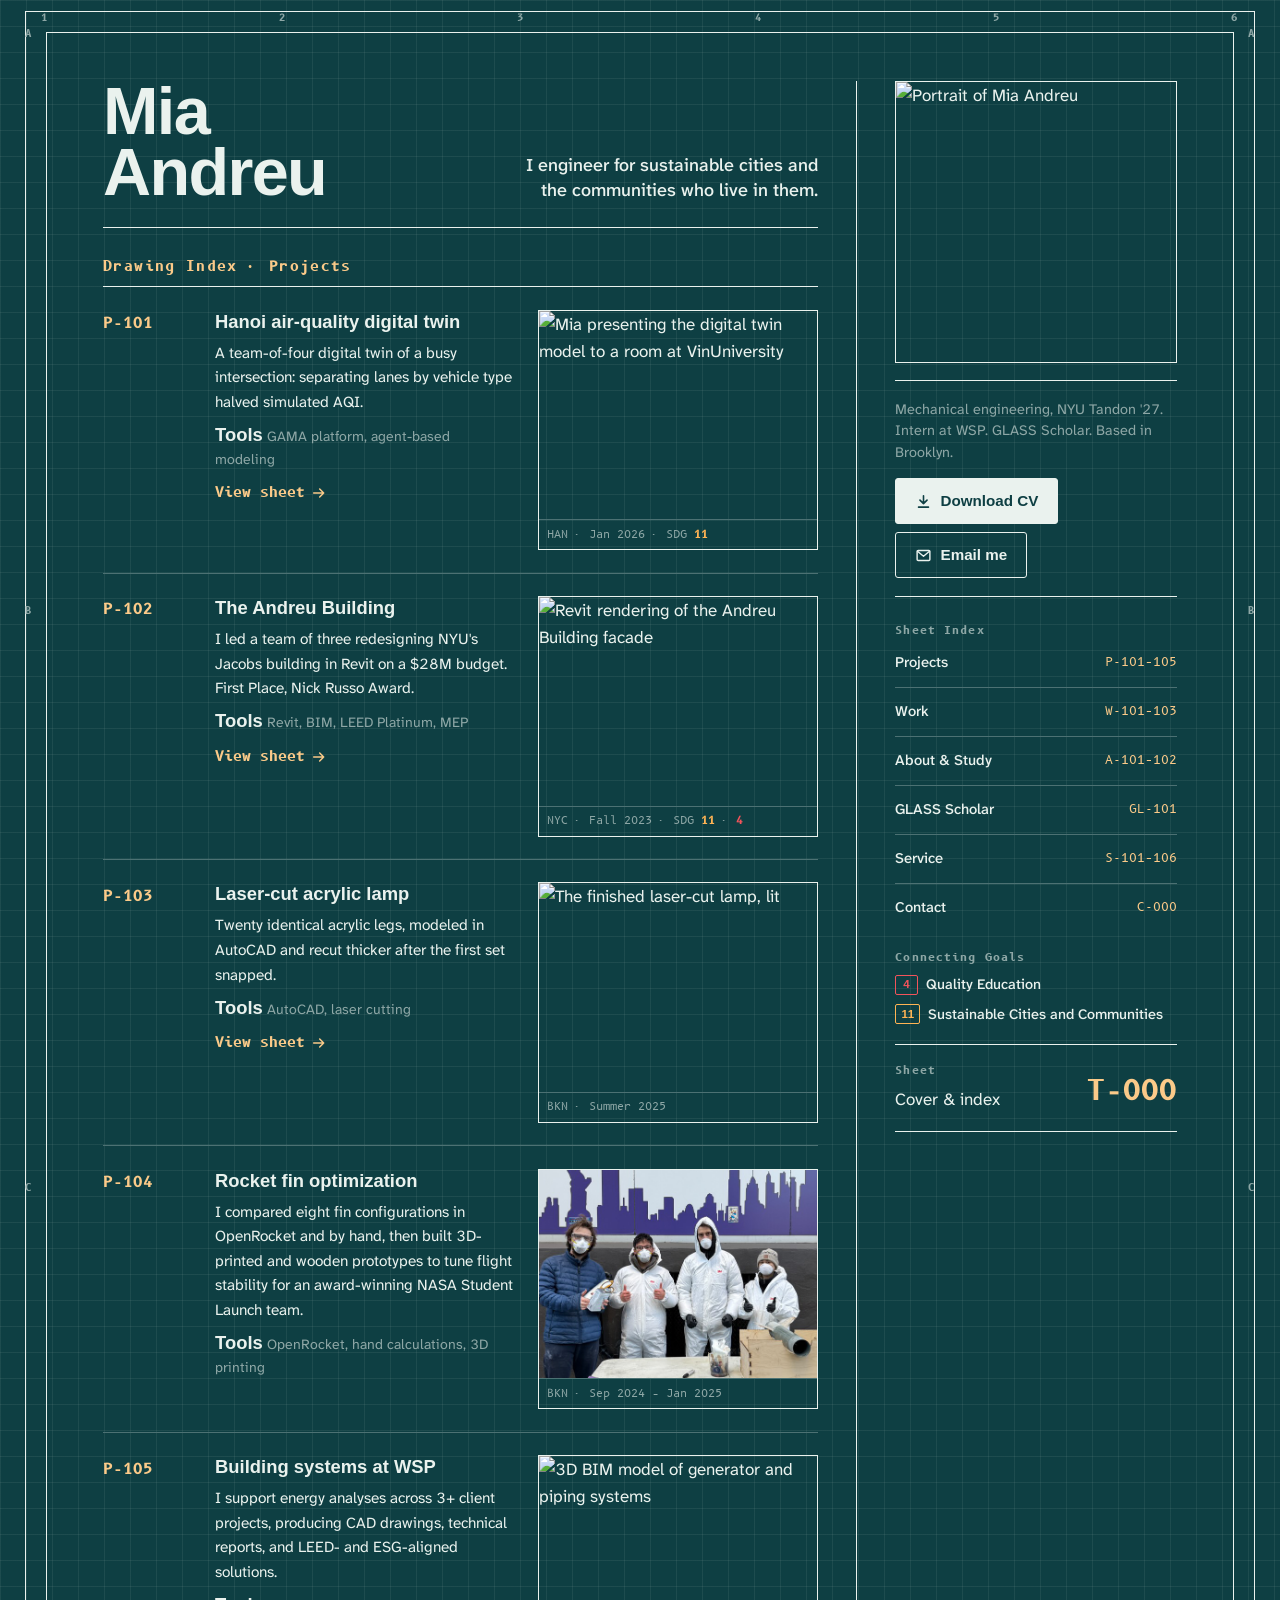
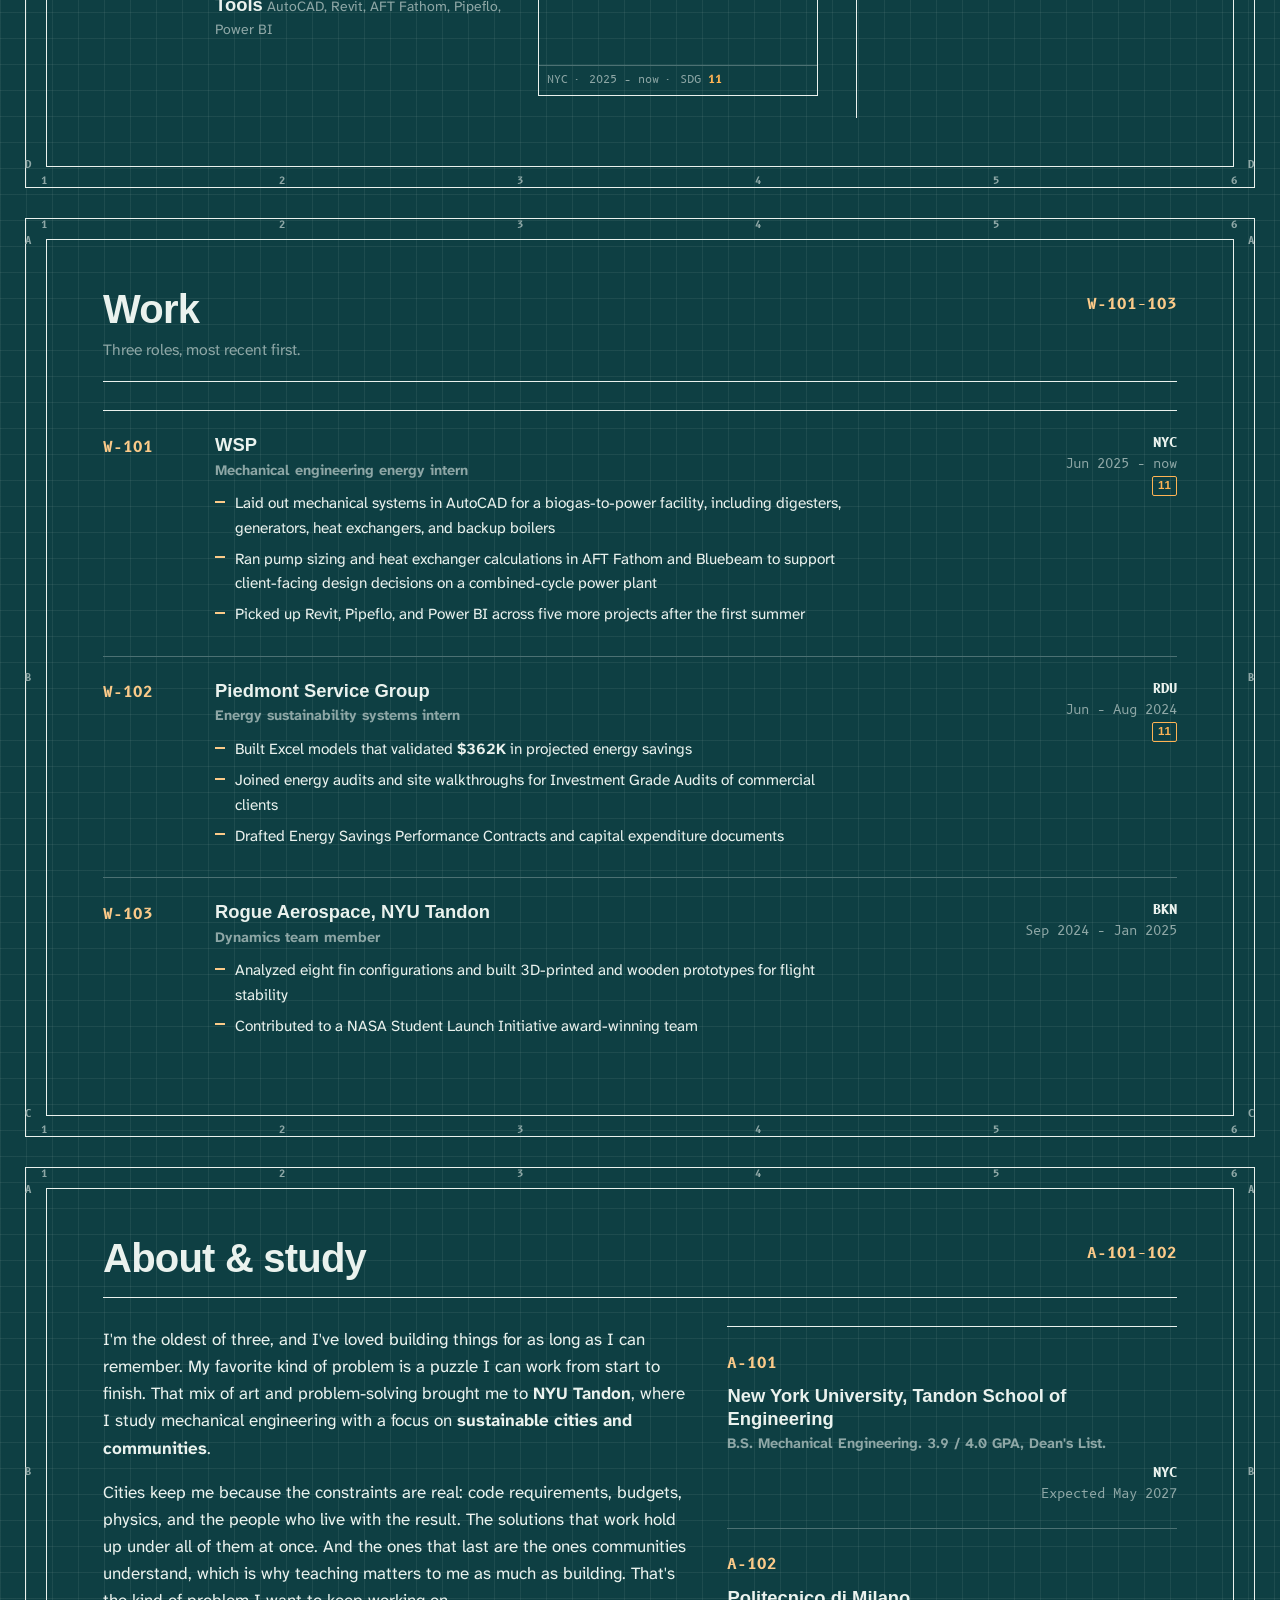
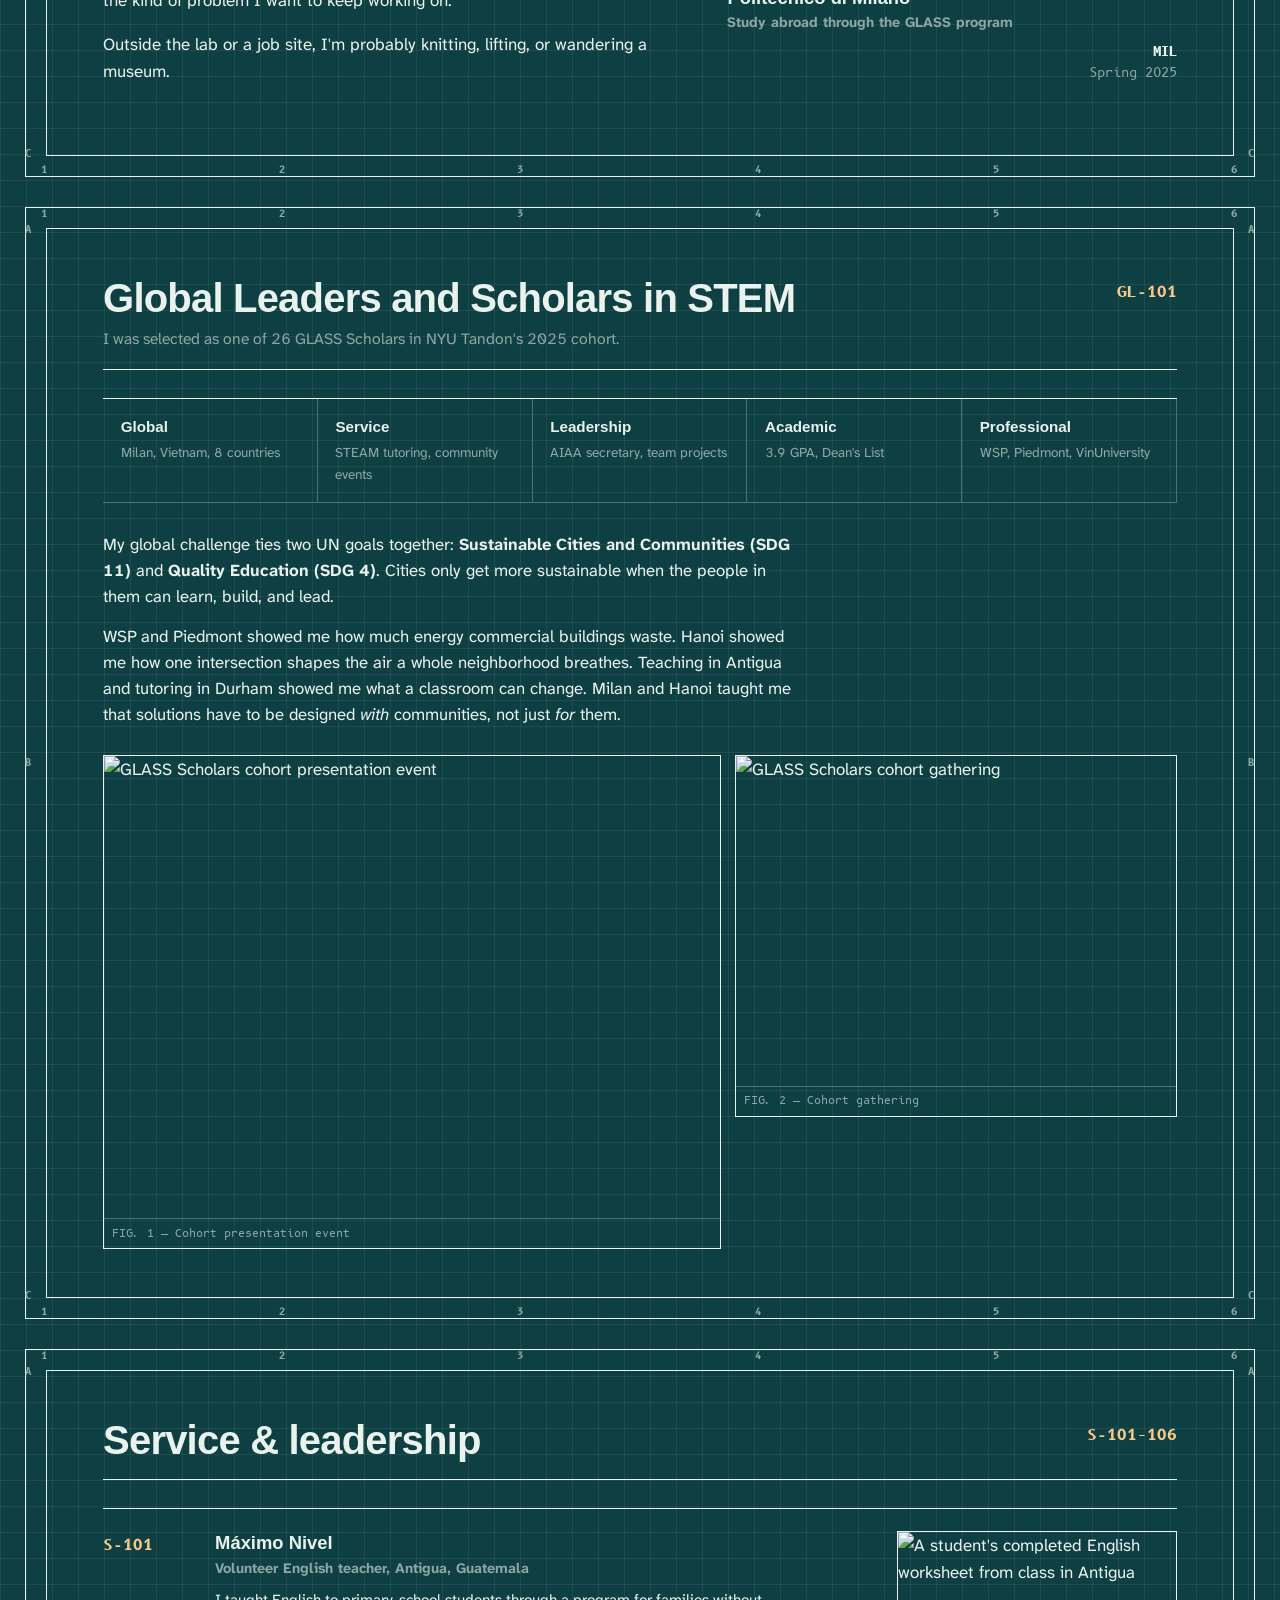
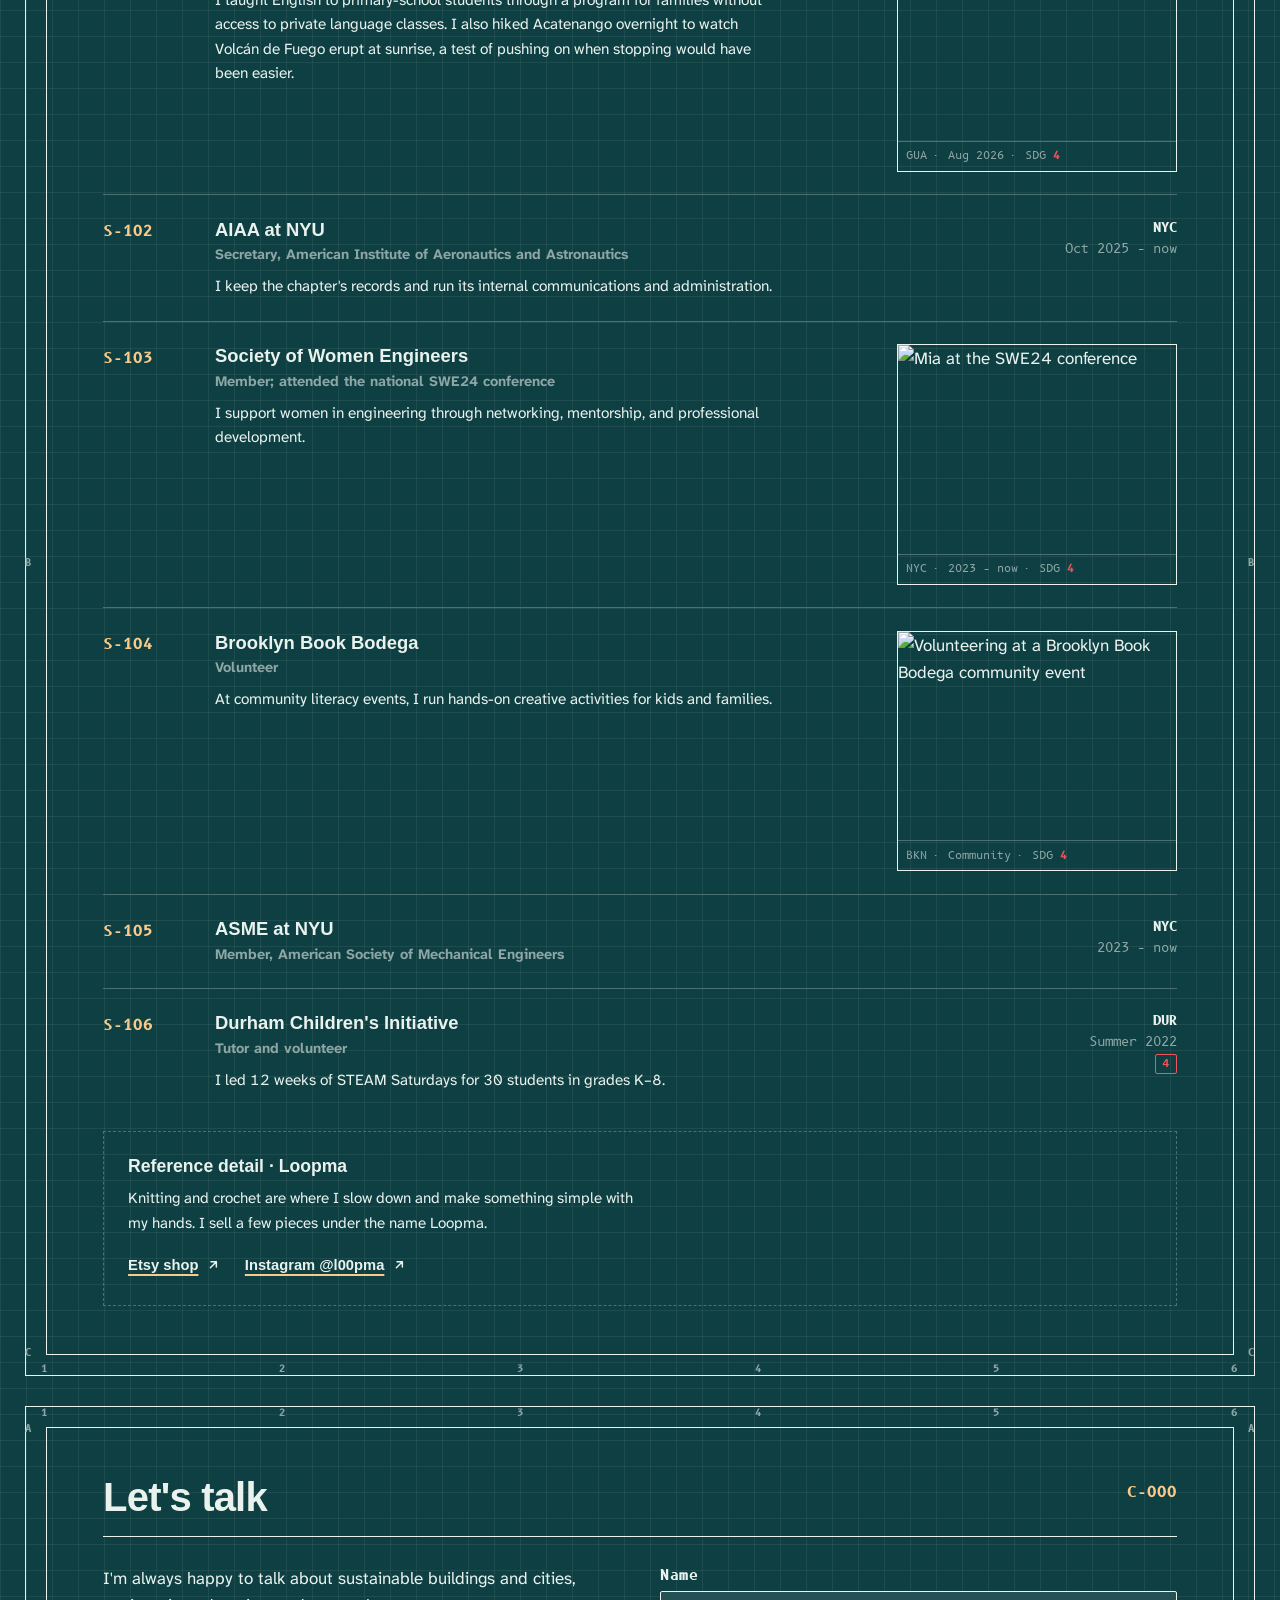
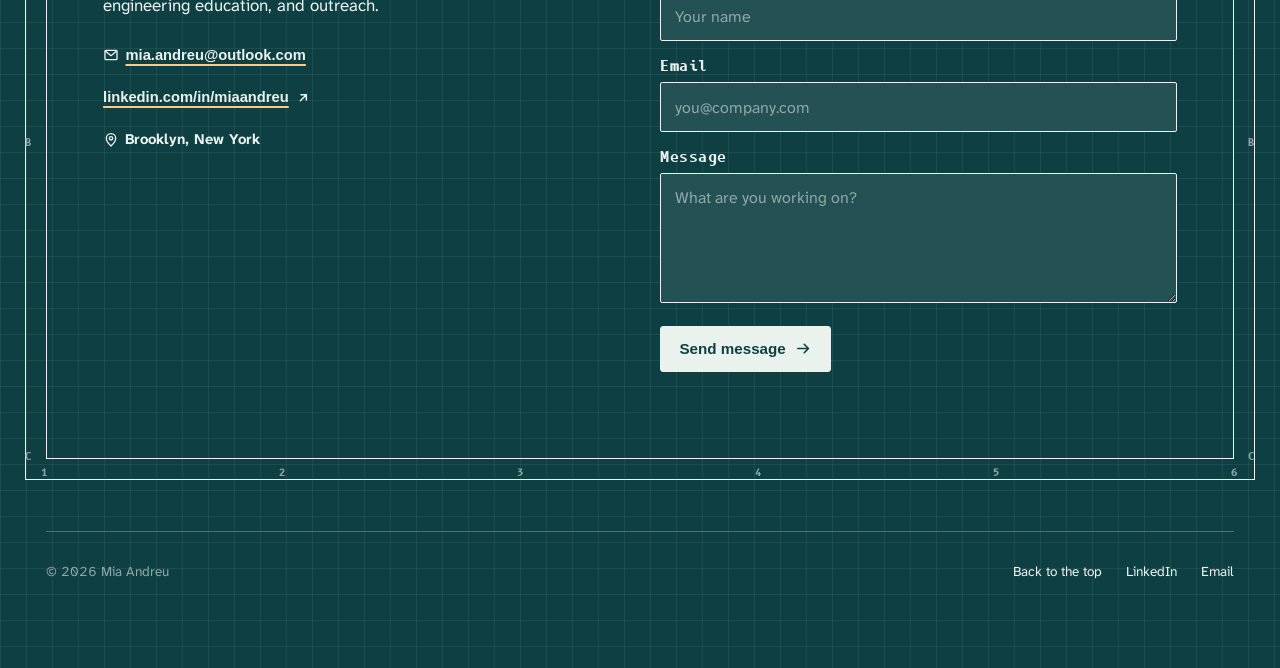
==== commit 554e6a3d: "Add files via upload" ====
--- a/index.html
+++ b/index.html
@@ -3,878 +3,399 @@
 <head>
     <meta charset="UTF-8">
     <meta name="viewport" content="width=device-width, initial-scale=1.0">
-    <title>Mia Andreu | Mechanical Engineering</title>
+    <title>Mia Andreu · Engineering for Sustainable Cities and Communities</title>
+    <meta name="description" content="Mia Andreu, mechanical engineering student at NYU Tandon working toward sustainable cities and communities (SDG 11) and quality education (SDG 4). Case studies: Hanoi air-quality digital twin, LEED Platinum building design, laser-cut lamp.">
+    <meta name="theme-color" content="#0E3F43">
     <link rel="preconnect" href="https://fonts.googleapis.com">
     <link rel="preconnect" href="https://fonts.gstatic.com" crossorigin>
-    <link href="https://fonts.googleapis.com/css2?family=Inter:wght@300;400;500;600;700;800;900&family=JetBrains+Mono:wght@400;500;600&display=swap" rel="stylesheet">
-    <style>
-        *,*::before,*::after{margin:0;padding:0;box-sizing:border-box}
-
-        :root{
-            --bg:#1E1E1E;
-            --bg2:#252526;
-            --bg3:#2D2D2D;
-            --tx:#FFFFFF;
-            --tx2:#BBBBBB;
-            --tx3:#707070;
-            --grn:#D8FE01;
-            --grn-dim:rgba(216,254,1,.07);
-            --grn-mid:rgba(216,254,1,.18);
-            --bdr:#2E2E2E;
-            --r:10px;
-            --f:'Inter',system-ui,sans-serif;
-            --m:'JetBrains Mono',monospace;
-        }
-
-        html{scroll-behavior:smooth}
-        body{font-family:var(--f);background:var(--bg);color:var(--tx);line-height:1.6;-webkit-font-smoothing:antialiased}
-
-        /* =========== NAV =========== */
-        nav{
-            position:fixed;top:0;left:0;right:0;height:56px;
-            background:rgba(30,30,30,.88);backdrop-filter:blur(16px);-webkit-backdrop-filter:blur(16px);
-            border-bottom:1px solid var(--bdr);z-index:100;
-            display:flex;align-items:center;justify-content:space-between;
-            padding:0 clamp(1.25rem,5vw,3rem);
-            transition:box-shadow .3s;
-        }
-        nav.scrolled{box-shadow:0 4px 30px rgba(0,0,0,.5)}
-        .nlogo{font-family:var(--m);font-size:.85rem;font-weight:600;color:var(--tx);text-decoration:none}
-        .nlogo span{color:var(--grn)}
-        .nlinks{display:flex;gap:1.75rem;list-style:none;align-items:center}
-        .nlinks a{font-size:.76rem;font-weight:500;color:var(--tx3);text-decoration:none;letter-spacing:.05em;text-transform:uppercase;transition:color .2s}
-        .nlinks a:hover,.nlinks a.active{color:var(--grn)}
-        .nlinks .cta{background:var(--grn);color:#111;padding:.4rem 1rem;border-radius:6px;font-weight:600}
-        .nlinks .cta:hover{background:#c2e500}
-        .ntoggle{display:none;flex-direction:column;gap:4px;cursor:pointer;padding:4px}
-        .ntoggle span{width:20px;height:2px;background:var(--tx);border-radius:2px;transition:.3s}
-
-        /* =========== HERO =========== */
-        #hero{
-            min-height:100vh;
-            display:grid;
-            grid-template-columns:1fr auto;
-            align-items:center;
-            gap:clamp(2rem,6vw,5rem);
-            padding:calc(56px + 4rem) clamp(1.25rem,8vw,10rem) 4rem;
-            max-width:1300px;margin:0 auto;
-        }
-        .hero-text{max-width:600px}
-        .hero-label{
-            font-family:var(--m);font-size:.7rem;color:var(--grn);
-            letter-spacing:.15em;text-transform:uppercase;margin-bottom:1.5rem;
-            display:flex;align-items:center;gap:.6rem;
-        }
-        .hero-label::before{content:'';width:24px;height:1px;background:var(--grn)}
-        .hero-name{
-            font-size:clamp(2.8rem,7vw,5rem);font-weight:900;
-            letter-spacing:-.04em;line-height:.95;margin-bottom:1.25rem;
-        }
-        .hero-name em{font-style:normal;color:var(--grn)}
-        .hero-sub{font-size:clamp(.95rem,1.6vw,1.1rem);color:var(--tx2);max-width:480px;line-height:1.7;margin-bottom:2rem}
-        .hero-btns{display:flex;gap:.75rem;flex-wrap:wrap}
-        .btn{
-            display:inline-flex;align-items:center;gap:.45rem;
-            padding:.75rem 1.6rem;border-radius:8px;
-            font-weight:600;font-size:.88rem;text-decoration:none;
-            transition:transform .15s,box-shadow .2s,background .2s;border:none;cursor:pointer;
-        }
-        .btn-g{background:var(--grn);color:#111;box-shadow:0 2px 16px rgba(216,254,1,.2)}
-        .btn-g:hover{transform:translateY(-1px);box-shadow:0 4px 24px rgba(216,254,1,.35)}
-        .btn-o{background:transparent;color:var(--tx);border:1.5px solid #444}
-        .btn-o:hover{border-color:var(--grn);color:var(--grn);transform:translateY(-1px)}
-
-        .hero-photo{
-            width:clamp(320px,35vw,480px);
-            border-radius:var(--r);
-            overflow:hidden;
-            border:2px solid var(--bdr);
-            position:relative;
-            align-self:center;
-        }
-        .hero-photo::after{
-            content:'';position:absolute;inset:0;
-            border-radius:var(--r);
-            box-shadow:inset 0 0 0 2px rgba(216,254,1,.15);
-            pointer-events:none;
-        }
-        .hero-photo img{width:100%;height:auto;display:block;filter:grayscale(.15)}
-
-        .hero-stats{
-            display:flex;gap:2.5rem;margin-top:2.5rem;
-            padding-top:1.75rem;border-top:1px solid var(--bdr);flex-wrap:wrap;
-        }
-        .hs-val{font-size:1.5rem;font-weight:700;letter-spacing:-.02em}
-        .hs-lbl{font-family:var(--m);font-size:.68rem;color:var(--tx3)}
-
-        /* =========== TICKER =========== */
-        .ticker-wrap{
-            overflow:hidden;border-top:1px solid var(--bdr);border-bottom:1px solid var(--bdr);
-            padding:.65rem 0;background:var(--bg2);position:relative;z-index:1;
-        }
-        .ticker{
-            display:flex;gap:2.5rem;
-            animation:scroll 30s linear infinite;
-            width:max-content;
-        }
-        .ticker span{
-            font-family:var(--m);font-size:.72rem;color:var(--tx3);
-            white-space:nowrap;text-transform:uppercase;letter-spacing:.08em;
-        }
-        .ticker .dot{color:var(--grn)}
-        @keyframes scroll{0%{transform:translateX(0)}100%{transform:translateX(-50%)}}
-
-        /* =========== SECTIONS =========== */
-        .sec{padding:6rem clamp(1.25rem,8vw,10rem);max-width:1300px;margin:0 auto}
-        .sec-full{padding:6rem clamp(1.25rem,8vw,10rem);max-width:100%}
-        .sec-full .inner{max-width:1300px;margin:0 auto}
-        .sec-num{
-            font-family:var(--m);font-size:.65rem;color:var(--grn);
-            letter-spacing:.15em;text-transform:uppercase;margin-bottom:.75rem;
-            display:flex;align-items:center;gap:.6rem;
-        }
-        .sec-num::after{content:'';flex:1;max-width:60px;height:1px;background:var(--bdr)}
-        .sec-t{font-size:clamp(1.6rem,3.5vw,2.25rem);font-weight:700;letter-spacing:-.03em;margin-bottom:.6rem;line-height:1.15}
-        .sec-sub{font-size:.95rem;color:var(--tx2);max-width:540px;line-height:1.7}
-        .sec-hdr{margin-bottom:2.5rem}
-        .divider{height:1px;background:var(--bdr);max-width:1300px;margin:0 auto}
-
-        /* =========== ABOUT =========== */
-        .about-cols{display:grid;grid-template-columns:1.1fr .9fr;gap:3.5rem;align-items:start}
-        .about-text p{color:var(--tx2);line-height:1.85;margin-bottom:1.15rem;font-size:.94rem}
-        .about-text strong{color:var(--tx);font-weight:600}
-        .edu{
-            background:var(--bg2);border:1px solid var(--bdr);border-radius:var(--r);
-            padding:1.35rem;margin-bottom:1.25rem;
-        }
-        .edu-school{font-weight:700;font-size:.95rem;margin-bottom:.15rem}
-        .edu-deg{font-size:.82rem;color:var(--tx2)}
-        .edu-meta{display:flex;justify-content:space-between;margin-top:.5rem;flex-wrap:wrap;gap:.5rem}
-        .edu-gpa{font-family:var(--m);font-size:.75rem;color:var(--grn);font-weight:600}
-        .edu-date{font-family:var(--m);font-size:.75rem;color:var(--tx3)}
-
-        /* =========== EXPERIENCE =========== */
-        .exp-list{display:flex;flex-direction:column}
-        .exp-row{
-            display:grid;grid-template-columns:1fr auto;align-items:center;gap:1rem;
-            padding:1.35rem 0;border-bottom:1px solid var(--bdr);
-            cursor:default;transition:padding .3s;
-        }
-        .exp-row:first-child{border-top:1px solid var(--bdr)}
-        .exp-row:hover{padding-left:.5rem}
-        .exp-row:hover .exp-co{color:var(--grn)}
-        .exp-co{font-weight:600;font-size:1rem;transition:color .2s}
-        .exp-rl{font-size:.82rem;color:var(--tx2);margin-top:.1rem}
-        .exp-dt{font-family:var(--m);font-size:.7rem;color:var(--tx3);text-align:right;white-space:nowrap}
-        .exp-det{
-            max-height:0;overflow:hidden;transition:max-height .4s ease,opacity .3s;
-            opacity:0;
-        }
-        .exp-row.open .exp-det{max-height:300px;opacity:1;margin-top:.75rem}
-        .exp-det ul{list-style:none;padding:0}
-        .exp-det li{
-            font-size:.84rem;color:var(--tx2);line-height:1.6;
-            padding-left:1rem;position:relative;margin-bottom:.35rem;
-        }
-        .exp-det li::before{content:'\2192';position:absolute;left:0;color:var(--grn);font-size:.75rem}
-
-        /* =========== IMAGE BREAK =========== */
-        .img-break{
-            width:100%;height:420px;overflow:hidden;position:relative;
-        }
-        .img-break img{width:100%;height:100%;object-fit:cover;display:block}
-        .img-break .overlay{
-            position:absolute;inset:0;
-            background:linear-gradient(to top,var(--bg) 0%,transparent 40%,transparent 70%,var(--bg) 100%);
-        }
-        .img-break .caption{
-            position:absolute;bottom:2rem;left:clamp(1.25rem,8vw,10rem);
-            font-family:var(--m);font-size:.7rem;color:var(--tx3);
-            letter-spacing:.08em;text-transform:uppercase;
-        }
-        .img-break .caption span{color:var(--grn)}
-
-        /* =========== PROJECTS BENTO =========== */
-        .bento{
-            display:grid;
-            grid-template-columns:repeat(3,1fr);
-            grid-auto-rows:minmax(280px,auto);
-            gap:1rem;
-        }
-        .bento-item{
-            background:var(--bg2);border:1px solid var(--bdr);border-radius:var(--r);
-            overflow:hidden;position:relative;
-            display:flex;flex-direction:column;
-            transition:transform .25s,box-shadow .25s,border-color .25s;
-        }
-        .bento-item:hover{
-            transform:translateY(-4px);
-            box-shadow:0 16px 48px rgba(0,0,0,.4);
-            border-color:var(--grn);
-        }
-        .bento-item.large{grid-column:span 2;grid-row:span 1}
-        .bento-item.static{cursor:default}
-        .bento-item.static:hover{transform:none;box-shadow:none;border-color:var(--bdr)}
-        .bento-img{width:100%;max-height:320px;object-fit:cover;display:block;border-bottom:1px solid var(--bdr)}
-        .bento-item.large .bento-img{max-height:380px}
-        .bento-vid{width:100%;max-height:320px;object-fit:cover;display:block;border-bottom:1px solid var(--bdr)}
-        .bento-body{padding:1.35rem;flex:1;display:flex;flex-direction:column}
-        .bento-badge{
-            display:inline-block;
-            background:var(--grn-dim);color:var(--grn);border:1px solid var(--grn-mid);
-            font-family:var(--m);font-size:.62rem;font-weight:600;
-            padding:.15rem .55rem;border-radius:100px;
-            text-transform:uppercase;letter-spacing:.04em;
-            margin-bottom:.6rem;width:fit-content;
-        }
-        .bento-title{font-weight:700;font-size:.98rem;margin-bottom:.4rem;line-height:1.3}
-        .bento-desc{font-size:.82rem;color:var(--tx2);line-height:1.6;flex:1}
-        .bento-tags{display:flex;flex-wrap:wrap;gap:.3rem;margin-top:.85rem}
-        .bento-tag{
-            background:var(--bg3);color:var(--tx3);font-family:var(--m);
-            font-size:.62rem;padding:.15rem .5rem;border-radius:4px;
-        }
-
-        /* =========== LEADERSHIP =========== */
-        .lead-grid{display:grid;grid-template-columns:repeat(2,1fr);gap:1rem}
-        .lead-card{
-            background:var(--bg2);border:1px solid var(--bdr);border-radius:var(--r);
-            overflow:hidden;transition:transform .2s,box-shadow .2s;
-        }
-        .lead-card:hover{transform:translateY(-2px);box-shadow:0 8px 32px rgba(0,0,0,.3)}
-        .lead-card-img{width:100%;max-height:300px;object-fit:cover;object-position:center 35%;display:block;border-bottom:1px solid var(--bdr)}
-        .lead-card-body{padding:1.35rem}
-        .lead-org{font-weight:700;font-size:.95rem;margin-bottom:.15rem}
-        .lead-role{font-size:.82rem;color:var(--grn);font-weight:500;margin-bottom:.1rem}
-        .lead-date{font-family:var(--m);font-size:.68rem;color:var(--tx3);margin-bottom:.65rem}
-        .lead-desc{font-size:.82rem;color:var(--tx2);line-height:1.6}
-
-        .lead-list{display:flex;flex-direction:column;gap:.75rem;margin-top:1rem}
-        .lead-row{
-            display:flex;justify-content:space-between;align-items:center;
-            padding:1rem 1.25rem;background:var(--bg2);border:1px solid var(--bdr);border-radius:var(--r);
-            transition:border-color .2s;
-        }
-        .lead-row:hover{border-color:var(--grn)}
-        .lead-row-left div:first-child{font-weight:600;font-size:.9rem}
-        .lead-row-left div:last-child{font-size:.78rem;color:var(--tx2)}
-        .lead-row-right{font-family:var(--m);font-size:.68rem;color:var(--tx3)}
-
-        /* =========== GLASS =========== */
-        .glass-bar{
-            display:flex;gap:0;border:1px solid var(--bdr);border-radius:var(--r);
-            overflow:hidden;margin-bottom:2rem;
-        }
-        .glass-seg{
-            flex:1;padding:1.15rem .75rem;text-align:center;
-            border-right:1px solid var(--bdr);
-            transition:background .2s;
-        }
-        .glass-seg:last-child{border-right:none}
-        .glass-seg:hover{background:var(--grn-dim)}
-        .glass-seg-name{font-weight:600;font-size:.78rem;margin-bottom:.2rem}
-        .glass-seg-desc{font-family:var(--m);font-size:.62rem;color:var(--tx3)}
-
-        .glass-focus{
-            background:var(--grn-dim);border:1px solid rgba(216,254,1,.2);
-            border-radius:var(--r);padding:1.5rem 1.75rem;
-        }
-        .glass-focus-lbl{font-family:var(--m);font-size:.68rem;color:var(--grn);text-transform:uppercase;letter-spacing:.1em;margin-bottom:.5rem}
-        .glass-focus p{font-size:.9rem;color:var(--tx2);line-height:1.75}
-        .glass-focus strong{color:var(--tx)}
-
-        /* =========== CONTACT =========== */
-        .contact-cols{display:grid;grid-template-columns:1fr 1fr;gap:3.5rem;align-items:start}
-        .contact-text{font-size:.94rem;color:var(--tx2);line-height:1.8;margin-bottom:1.5rem}
-        .c-links{display:flex;flex-direction:column;gap:.65rem}
-        .c-link{
-            display:flex;align-items:center;gap:.85rem;
-            padding:1rem 1.25rem;background:var(--bg2);border:1px solid var(--bdr);
-            border-radius:var(--r);text-decoration:none;color:var(--tx);
-            transition:border-color .2s,transform .2s;
-        }
-        .c-link:hover{border-color:var(--grn);transform:translateX(4px)}
-        .c-link-icon{
-            width:36px;height:36px;background:var(--grn-dim);border-radius:8px;
-            display:flex;align-items:center;justify-content:center;font-size:1rem;flex-shrink:0;
-        }
-        .c-link-lbl{font-family:var(--m);font-size:.65rem;color:var(--tx3);text-transform:uppercase;letter-spacing:.05em}
-        .c-link-val{font-weight:500;font-size:.88rem}
-
-        .contact-form{display:flex;flex-direction:column;gap:.75rem}
-        .cf-label{font-family:var(--m);font-size:.72rem;color:var(--tx3);margin-bottom:.2rem;display:block}
-        .cf-input,.cf-textarea{
-            background:var(--bg2);border:1px solid var(--bdr);border-radius:8px;
-            padding:.7rem .9rem;font-family:var(--f);font-size:.85rem;color:var(--tx);
-            width:100%;outline:none;transition:border-color .2s;
-        }
-        .cf-input:focus,.cf-textarea:focus{border-color:var(--grn);box-shadow:0 0 0 3px rgba(216,254,1,.1)}
-        .cf-textarea{min-height:100px;resize:vertical}
-
-        /* =========== FOOTER =========== */
-        footer{
-            border-top:1px solid var(--bdr);
-            padding:1.75rem clamp(1.25rem,5vw,3rem);
-            display:flex;justify-content:space-between;align-items:center;flex-wrap:wrap;gap:1rem;
-            font-family:var(--m);font-size:.7rem;color:var(--tx3);
-            position:relative;z-index:1;
-        }
-        footer a{color:var(--tx3);text-decoration:none;transition:color .2s}
-        footer a:hover{color:var(--grn)}
-        .flinks{display:flex;gap:1.5rem}
-
-        /* =========== ANIMATIONS =========== */
-        .reveal{opacity:0;transform:translateY(18px);transition:opacity .5s ease,transform .5s ease}
-        .reveal.vis{opacity:1;transform:none}
-
-        /* =========== RESPONSIVE =========== */
-        @media(max-width:900px){
-            #hero{grid-template-columns:1fr;text-align:left}
-            .hero-photo{width:200px;margin:0 auto 2rem;order:-1}
-            .about-cols{grid-template-columns:1fr}
-            .bento{grid-template-columns:1fr}
-            .bento-item.large{grid-column:span 1}
-            .lead-grid{grid-template-columns:1fr}
-            .contact-cols{grid-template-columns:1fr}
-            .glass-bar{flex-direction:column}
-            .glass-seg{border-right:none;border-bottom:1px solid var(--bdr)}
-            .glass-seg:last-child{border-bottom:none}
-        }
-        @media(max-width:600px){
-            .nlinks{
-                display:none;position:absolute;top:56px;left:0;right:0;
-                background:var(--bg);flex-direction:column;padding:1.25rem;gap:1rem;
-                border-bottom:1px solid var(--bdr);box-shadow:0 8px 30px rgba(0,0,0,.5);
-            }
-            .nlinks.open{display:flex}
-            .ntoggle{display:flex}
-            .sec,.sec-full{padding:4rem 1.25rem}
-            .img-break{height:260px}
-            .img-break .caption{left:1.25rem}
-            .hero-stats{gap:1.5rem}
-        }
-    </style>
+    <link href="https://fonts.googleapis.com/css2?family=Arimo:wght@400;500;700&family=Atkinson+Hyperlegible+Next:wght@400;500;700&family=B612+Mono:wght@400;700&display=swap" rel="stylesheet">
+    <link rel="stylesheet" href="styles.css">
 </head>
 <body>
-
-<!-- NAV -->
-<nav id="navbar">
-    <a href="#hero" class="nlogo">mia<span>.andreu</span></a>
-    <ul class="nlinks" id="navLinks">
-        <li><a href="#about">About</a></li>
-        <li><a href="#experience">Experience</a></li>
-        <li><a href="#projects">Projects</a></li>
-        <li><a href="#leadership">Leadership</a></li>
-        <li><a href="#glass">GLASS</a></li>
-        <li><a href="#contact" class="cta">Contact</a></li>
-    </ul>
-    <div class="ntoggle" id="navToggle"><span></span><span></span><span></span></div>
-</nav>
-
-<main>
-
-<!-- HERO -->
-<section id="hero">
-    <div class="hero-text">
-        <div class="hero-label">Mechanical Engineering &middot; NYU Tandon '27</div>
-        <h1 class="hero-name">Mia<br><em>Andreu</em></h1>
-        <p class="hero-sub">
-            I study how energy moves through buildings and cities, then I figure out how to make it cleaner. Currently interning at WSP, previously launching rockets and designing LEED Platinum buildings.
-        </p>
-        <div class="hero-btns">
-            <a href="#projects" class="btn btn-g">See My Work</a>
-            <a href="mia-andreu-resume.pdf" class="btn btn-o" id="dlResume" download>Download CV</a>
+<a class="skip" href="#projects">Skip to the work</a>
+<div class="plot" id="plot" aria-hidden="true"></div>
+
+<svg width="0" height="0" style="position:absolute" aria-hidden="true">
+    <symbol id="i-arrow" viewBox="0 0 24 24" fill="none" stroke="currentColor" stroke-width="2.25" stroke-linecap="round" stroke-linejoin="round"><path d="M4 12h15M13 6l6 6-6 6"/></symbol>
+    <symbol id="i-down" viewBox="0 0 24 24" fill="none" stroke="currentColor" stroke-width="2.25" stroke-linecap="round" stroke-linejoin="round"><path d="M12 4v11M7 10l5 5 5-5M5 20h14"/></symbol>
+    <symbol id="i-mail" viewBox="0 0 24 24" fill="none" stroke="currentColor" stroke-width="2" stroke-linecap="round" stroke-linejoin="round"><rect x="3" y="5" width="18" height="14" rx="1.5"/><path d="M3.5 6l8.5 7 8.5-7"/></symbol>
+    <symbol id="i-out" viewBox="0 0 24 24" fill="none" stroke="currentColor" stroke-width="2.25" stroke-linecap="round" stroke-linejoin="round"><path d="M8 16L17 7M9 7h8v8"/></symbol>
+    <symbol id="i-pin" viewBox="0 0 24 24" fill="none" stroke="currentColor" stroke-width="2" stroke-linecap="round" stroke-linejoin="round"><path d="M12 21s-7-6.2-7-11.5a7 7 0 0114 0C19 14.8 12 21 12 21z"/><circle cx="12" cy="9.5" r="2.5"/></symbol>
+</svg>
+
+<div class="sheets">
+
+<!-- ============ COVER / TITLE SHEET ============ -->
+<header class="sheet cover is-in" id="cover">
+    <div class="refs" aria-hidden="true">
+        <div class="t"><span>1</span><span>2</span><span>3</span><span>4</span><span>5</span><span>6</span></div>
+        <div class="l"><span>A</span><span>B</span><span>C</span><span>D</span></div>
+        <div class="r"><span>A</span><span>B</span><span>C</span><span>D</span></div>
+        <div class="b"><span>1</span><span>2</span><span>3</span><span>4</span><span>5</span><span>6</span></div>
+    </div>
+    <div class="sheet-grid">
+        <div class="main">
+            <div class="hdr">
+                <h1 class="name">Mia<br>Andreu</h1>
+                <p class="stmt">I engineer for sustainable cities and the communities who live in them.</p>
+            </div>
+            <div class="idx" id="projects">
+                <h2 class="idx-h">Drawing Index · Projects</h2>
+                <ol class="rows with-fig">
+                    <li class="row link">
+                        <span class="no">P-101</span>
+                        <div class="ttl">
+                            <h3><a href="hanoi-digital-twin.html">Hanoi air-quality digital twin</a></h3>
+                            <p class="desc">A team-of-four digital twin of a busy intersection: separating lanes by vehicle type halved simulated AQI.</p>
+                            <p class="tools"><b>Tools</b> GAMA platform, agent-based modeling</p>
+                            <span class="go">View sheet <svg aria-hidden="true"><use href="#i-arrow"/></svg></span>
+                        </div>
+                        <figure class="plate"><img src="images/web/digital-twin.jpg" width="1600" height="1067" alt="Mia presenting the digital twin model to a room at VinUniversity"><figcaption>HAN · Jan 2026 · SDG <span class="n11">11</span></figcaption></figure>
+                    </li>
+                    <li class="row link">
+                        <span class="no">P-102</span>
+                        <div class="ttl">
+                            <h3><a href="revit-building.html">The Andreu Building</a></h3>
+                            <p class="desc">I led a team of three redesigning NYU's Jacobs building in Revit on a $28M budget. First Place, Nick Russo Award.</p>
+                            <p class="tools"><b>Tools</b> Revit, BIM, LEED Platinum, MEP</p>
+                            <span class="go">View sheet <svg aria-hidden="true"><use href="#i-arrow"/></svg></span>
+                        </div>
+                        <figure class="plate"><img src="images/web/revit-building2.jpg" width="1600" height="685" alt="Revit rendering of the Andreu Building facade" style="object-position:30% 50%"><figcaption>NYC · Fall 2023 · SDG <span class="n11">11</span> · <span class="n4">4</span></figcaption></figure>
+                    </li>
+                    <li class="row link">
+                        <span class="no">P-103</span>
+                        <div class="ttl">
+                            <h3><a href="laser-lamp.html">Laser-cut acrylic lamp</a></h3>
+                            <p class="desc">Twenty identical acrylic legs, modeled in AutoCAD and recut thicker after the first set snapped.</p>
+                            <p class="tools"><b>Tools</b> AutoCAD, laser cutting</p>
+                            <span class="go">View sheet <svg aria-hidden="true"><use href="#i-arrow"/></svg></span>
+                        </div>
+                        <figure class="plate"><img src="images/web/laser-lamp.jpg" width="1200" height="1600" alt="The finished laser-cut lamp, lit"><figcaption>BKN · Summer 2025</figcaption></figure>
+                    </li>
+                    <li class="row">
+                        <span class="no">P-104</span>
+                        <div class="ttl">
+                            <h3>Rocket fin optimization</h3>
+                            <p class="desc">I compared eight fin configurations in OpenRocket and by hand, then built 3D-printed and wooden prototypes to tune flight stability for an award-winning NASA Student Launch team.</p>
+                            <p class="tools"><b>Tools</b> OpenRocket, hand calculations, 3D printing</p>
+                        </div>
+                        <figure class="plate"><img src="images/rocket-fins.jpg" width="603" height="452" alt="Rogue Aerospace team with rocket components"><figcaption>BKN · Sep 2024 – Jan 2025</figcaption></figure>
+                    </li>
+                    <li class="row">
+                        <span class="no">P-105</span>
+                        <div class="ttl">
+                            <h3>Building systems at WSP</h3>
+                            <p class="desc">I support energy analyses across 3+ client projects, producing CAD drawings, technical reports, and LEED- and ESG-aligned solutions.</p>
+                            <p class="tools"><b>Tools</b> AutoCAD, Revit, AFT Fathom, Pipeflo, Power BI</p>
+                        </div>
+                        <figure class="plate"><img src="images/web/wsp_energy.jpg" width="1139" height="690" alt="3D BIM model of generator and piping systems"><figcaption>NYC · 2025 – now · SDG <span class="n11">11</span></figcaption></figure>
+                    </li>
+                </ol>
+            </div>
         </div>
-        <div class="hero-stats">
-            <div><div class="hs-val">3.9</div><div class="hs-lbl">GPA / 4.0</div></div>
-            <div><div class="hs-val">2</div><div class="hs-lbl">Internships</div></div>
-            <div><div class="hs-val">'27</div><div class="hs-lbl">Graduation</div></div>
+        <aside class="tb">
+            <div class="tb-photo"><img src="images/web/headshot.jpg" width="360" height="360" alt="Portrait of Mia Andreu"></div>
+            <div class="tb-id">
+                <p>Mechanical engineering, NYU Tandon '27. Intern at WSP. GLASS Scholar. Based in Brooklyn.</p>
+                <div class="btns">
+                    <a class="btn btn-solid" href="mia-andreu-resume.pdf" download><svg aria-hidden="true"><use href="#i-down"/></svg>Download CV</a>
+                    <a class="btn btn-line" href="mailto:mia.andreu@outlook.com"><svg aria-hidden="true"><use href="#i-mail"/></svg>Email me</a>
+                </div>
+            </div>
+            <nav class="tb-sheets" aria-label="Sheet index">
+                <span class="lbl">Sheet Index</span>
+                <ol>
+                    <li><a href="#projects">Projects <span class="no">P-101–105</span></a></li>
+                    <li><a href="#work">Work <span class="no">W-101–103</span></a></li>
+                    <li><a href="#about">About &amp; Study <span class="no">A-101–102</span></a></li>
+                    <li><a href="#glass">GLASS Scholar <span class="no">GL-101</span></a></li>
+                    <li><a href="#service">Service <span class="no">S-101–106</span></a></li>
+                    <li><a href="#contact">Contact <span class="no">C-000</span></a></li>
+                </ol>
+            </nav>
+            <div class="tb-sdg">
+                <span class="lbl">Connecting Goals</span>
+                <span class="goal"><span class="sdg s4" aria-hidden="true">4</span>Quality Education</span>
+                <span class="goal"><span class="sdg" aria-hidden="true">11</span>Sustainable Cities and Communities</span>
+            </div>
+            <div class="tb-no"><div><span class="lbl">Sheet</span>Cover &amp; index</div><b class="no-big">T-000</b></div>
+        </aside>
+    </div>
+</header>
+
+<!-- ============ WORK ============ -->
+<section class="sheet" id="work" aria-labelledby="h-work">
+    <div class="refs" aria-hidden="true">
+        <div class="t"><span>1</span><span>2</span><span>3</span><span>4</span><span>5</span><span>6</span></div>
+        <div class="l"><span>A</span><span>B</span><span>C</span></div>
+        <div class="r"><span>A</span><span>B</span><span>C</span></div>
+        <div class="b"><span>1</span><span>2</span><span>3</span><span>4</span><span>5</span><span>6</span></div>
+    </div>
+    <div class="sheet-head"><div><h2 id="h-work">Work</h2><p>Three roles, most recent first.</p></div><span class="sno">W-101–103</span></div>
+    <ol class="rows">
+        <li class="row">
+            <span class="no">W-101</span>
+            <div class="ttl">
+                <h3>WSP</h3>
+                <p class="role">Mechanical engineering energy intern</p>
+                <ul>
+                    <li>Laid out mechanical systems in AutoCAD for a biogas-to-power facility, including digesters, generators, heat exchangers, and backup boilers</li>
+                    <li>Ran pump sizing and heat exchanger calculations in AFT Fathom and Bluebeam to support client-facing design decisions on a combined-cycle power plant</li>
+                    <li>Picked up Revit, Pipeflo, and Power BI across five more projects after the first summer</li>
+                </ul>
+            </div>
+            <span class="meta"><span class="code">NYC</span><br>Jun 2025 – now<br><span class="sdg" title="SDG 11: Sustainable Cities and Communities" aria-hidden="true">11</span></span>
+        </li>
+        <li class="row">
+            <span class="no">W-102</span>
+            <div class="ttl">
+                <h3>Piedmont Service Group</h3>
+                <p class="role">Energy sustainability systems intern</p>
+                <ul>
+                    <li>Built Excel models that validated <strong>$362K</strong> in projected energy savings</li>
+                    <li>Joined energy audits and site walkthroughs for Investment Grade Audits of commercial clients</li>
+                    <li>Drafted Energy Savings Performance Contracts and capital expenditure documents</li>
+                </ul>
+            </div>
+            <span class="meta"><span class="code">RDU</span><br>Jun – Aug 2024<br><span class="sdg" title="SDG 11: Sustainable Cities and Communities" aria-hidden="true">11</span></span>
+        </li>
+        <li class="row">
+            <span class="no">W-103</span>
+            <div class="ttl">
+                <h3>Rogue Aerospace, NYU Tandon</h3>
+                <p class="role">Dynamics team member</p>
+                <ul>
+                    <li>Analyzed eight fin configurations and built 3D-printed and wooden prototypes for flight stability</li>
+                    <li>Contributed to a NASA Student Launch Initiative award-winning team</li>
+                </ul>
+            </div>
+            <span class="meta"><span class="code">BKN</span><br>Sep 2024 – Jan 2025</span>
+        </li>
+    </ol>
+</section>
+
+<!-- ============ ABOUT & STUDY ============ -->
+<section class="sheet" id="about" aria-labelledby="h-about">
+    <div class="refs" aria-hidden="true">
+        <div class="t"><span>1</span><span>2</span><span>3</span><span>4</span><span>5</span><span>6</span></div>
+        <div class="l"><span>A</span><span>B</span><span>C</span></div>
+        <div class="r"><span>A</span><span>B</span><span>C</span></div>
+        <div class="b"><span>1</span><span>2</span><span>3</span><span>4</span><span>5</span><span>6</span></div>
+    </div>
+    <div class="sheet-head"><h2 id="h-about">About &amp; study</h2><span class="sno">A-101–102</span></div>
+    <div class="about-grid">
+        <div class="notes">
+            <p>I'm the oldest of three, and I've loved building things for as long as I can remember. My favorite kind of problem is a puzzle I can work from start to finish. That mix of art and problem-solving brought me to <strong>NYU Tandon</strong>, where I study mechanical engineering with a focus on <strong>sustainable cities and communities</strong>.</p>
+            <p>Cities keep me because the constraints are real: code requirements, budgets, physics, and the people who live with the result. The solutions that work hold up under all of them at once. And the ones that last are the ones communities understand, which is why teaching matters to me as much as building. That's the kind of problem I want to keep working on.</p>
+            <p>Outside the lab or a job site, I'm probably knitting, lifting, or wandering a museum.</p>
         </div>
-    </div>
-    <div class="hero-photo">
-        <img src="images/headshot.png" alt="Mia Andreu">
+        <ol class="rows edu-rows">
+            <li class="row">
+                <span class="no">A-101</span>
+                <div class="ttl">
+                    <h3>New York University, Tandon School of Engineering</h3>
+                    <p class="role">B.S. Mechanical Engineering. 3.9 / 4.0 GPA, Dean's List.</p>
+                </div>
+                <span class="meta"><span class="code">NYC</span><br>Expected May 2027</span>
+            </li>
+            <li class="row">
+                <span class="no">A-102</span>
+                <div class="ttl">
+                    <h3>Politecnico di Milano</h3>
+                    <p class="role">Study abroad through the GLASS program</p>
+                </div>
+                <span class="meta"><span class="code">MIL</span><br>Spring 2025</span>
+            </li>
+        </ol>
     </div>
 </section>
 
-<!-- SKILLS TICKER -->
-<div class="ticker-wrap">
-    <div class="ticker" id="ticker">
-        <span>AutoCAD</span><span class="dot">&bull;</span>
-        <span>SolidWorks</span><span class="dot">&bull;</span>
-        <span>Fusion 360</span><span class="dot">&bull;</span>
-        <span>BIM Revit</span><span class="dot">&bull;</span>
-        <span>Bluebeam</span><span class="dot">&bull;</span>
-        <span>Pipeflo</span><span class="dot">&bull;</span>
-        <span>Power BI</span><span class="dot">&bull;</span>
-        <span>Python</span><span class="dot">&bull;</span>
-        <span>MS Project</span><span class="dot">&bull;</span>
-        <span>Open Rocket</span><span class="dot">&bull;</span>
-        <span>GAMA Platform</span><span class="dot">&bull;</span>
-        <!-- duplicate for seamless loop -->
-        <span>AutoCAD</span><span class="dot">&bull;</span>
-        <span>SolidWorks</span><span class="dot">&bull;</span>
-        <span>Fusion 360</span><span class="dot">&bull;</span>
-        <span>BIM Revit</span><span class="dot">&bull;</span>
-        <span>Bluebeam</span><span class="dot">&bull;</span>
-        <span>Pipeflo</span><span class="dot">&bull;</span>
-        <span>Power BI</span><span class="dot">&bull;</span>
-        <span>Python</span><span class="dot">&bull;</span>
-        <span>MS Project</span><span class="dot">&bull;</span>
-        <span>Open Rocket</span><span class="dot">&bull;</span>
-        <span>GAMA Platform</span><span class="dot">&bull;</span>
-    </div>
+<!-- ============ GLASS ============ -->
+<section class="sheet" id="glass" aria-labelledby="h-glass">
+    <div class="refs" aria-hidden="true">
+        <div class="t"><span>1</span><span>2</span><span>3</span><span>4</span><span>5</span><span>6</span></div>
+        <div class="l"><span>A</span><span>B</span><span>C</span></div>
+        <div class="r"><span>A</span><span>B</span><span>C</span></div>
+        <div class="b"><span>1</span><span>2</span><span>3</span><span>4</span><span>5</span><span>6</span></div>
+    </div>
+    <div class="sheet-head"><div><h2 id="h-glass">Global Leaders and Scholars in STEM</h2><p>I was selected as one of 26 GLASS Scholars in NYU Tandon's 2025 cohort.</p></div><span class="sno">GL-101</span></div>
+    <dl class="legend">
+        <div><dt>Global</dt><dd>Milan, Vietnam, 8 countries</dd></div>
+        <div><dt>Service</dt><dd>STEAM tutoring, community events</dd></div>
+        <div><dt>Leadership</dt><dd>AIAA secretary, team projects</dd></div>
+        <div><dt>Academic</dt><dd>3.9 GPA, Dean's List</dd></div>
+        <div><dt>Professional</dt><dd>WSP, Piedmont, VinUniversity</dd></div>
+    </dl>
+    <div class="spec-note">
+        <p>My global challenge ties two UN goals together: <strong>Sustainable Cities and Communities (SDG 11)</strong> and <strong>Quality Education (SDG 4)</strong>. Cities only get more sustainable when the people in them can learn, build, and lead.</p>
+        <p>WSP and Piedmont showed me how much energy commercial buildings waste. Hanoi showed me how one intersection shapes the air a whole neighborhood breathes. Teaching in Antigua and tutoring in Durham showed me what a classroom can change. Milan and Hanoi taught me that solutions have to be designed <em>with</em> communities, not just <em>for</em> them.</p>
+    </div>
+    <div class="plates-row">
+        <figure class="plate"><img src="images/web/glass1.jpg" width="1600" height="1067" alt="GLASS Scholars cohort presentation event"><figcaption>FIG. 1 — Cohort presentation event</figcaption></figure>
+        <figure class="plate"><img src="images/web/glass2.jpg" width="1600" height="1067" alt="GLASS Scholars cohort gathering"><figcaption>FIG. 2 — Cohort gathering</figcaption></figure>
+    </div>
+</section>
+
+<!-- ============ SERVICE ============ -->
+<section class="sheet" id="service" aria-labelledby="h-service">
+    <div class="refs" aria-hidden="true">
+        <div class="t"><span>1</span><span>2</span><span>3</span><span>4</span><span>5</span><span>6</span></div>
+        <div class="l"><span>A</span><span>B</span><span>C</span></div>
+        <div class="r"><span>A</span><span>B</span><span>C</span></div>
+        <div class="b"><span>1</span><span>2</span><span>3</span><span>4</span><span>5</span><span>6</span></div>
+    </div>
+    <div class="sheet-head"><h2 id="h-service">Service &amp; leadership</h2><span class="sno">S-101–106</span></div>
+    <ol class="rows with-fig">
+        <li class="row">
+            <span class="no">S-101</span>
+            <div class="ttl">
+                <h3>Máximo Nivel</h3>
+                <p class="role">Volunteer English teacher, Antigua, Guatemala</p>
+                <p class="desc">I taught English to primary-school students through a program for families without access to private language classes. I also hiked Acatenango overnight to watch Volcán de Fuego erupt at sunrise, a test of pushing on when stopping would have been easier.</p>
+            </div>
+            <figure class="plate"><img src="images/web/maximo-nivel-classroom-2.jpg" width="1600" height="1200" alt="A student's completed English worksheet from class in Antigua"><figcaption>GUA · Aug 2026 · SDG <span class="n4">4</span></figcaption></figure>
+        </li>
+        <li class="row">
+            <span class="no">S-102</span>
+            <div class="ttl">
+                <h3>AIAA at NYU</h3>
+                <p class="role">Secretary, American Institute of Aeronautics and Astronautics</p>
+                <p class="desc">I keep the chapter's records and run its internal communications and administration.</p>
+            </div>
+            <span class="meta"><span class="code">NYC</span><br>Oct 2025 – now</span>
+        </li>
+        <li class="row">
+            <span class="no">S-103</span>
+            <div class="ttl">
+                <h3>Society of Women Engineers</h3>
+                <p class="role">Member; attended the national SWE24 conference</p>
+                <p class="desc">I support women in engineering through networking, mentorship, and professional development.</p>
+            </div>
+            <figure class="plate"><img src="images/web/swe.jpg" width="1200" height="1600" alt="Mia at the SWE24 conference"><figcaption>NYC · 2023 – now · SDG <span class="n4">4</span></figcaption></figure>
+        </li>
+        <li class="row">
+            <span class="no">S-104</span>
+            <div class="ttl">
+                <h3>Brooklyn Book Bodega</h3>
+                <p class="role">Volunteer</p>
+                <p class="desc">At community literacy events, I run hands-on creative activities for kids and families.</p>
+            </div>
+            <figure class="plate"><img src="images/web/brooklyn-bodega.jpg" width="1200" height="1600" alt="Volunteering at a Brooklyn Book Bodega community event"><figcaption>BKN · Community · SDG <span class="n4">4</span></figcaption></figure>
+        </li>
+        <li class="row">
+            <span class="no">S-105</span>
+            <div class="ttl">
+                <h3>ASME at NYU</h3>
+                <p class="role">Member, American Society of Mechanical Engineers</p>
+            </div>
+            <span class="meta"><span class="code">NYC</span><br>2023 – now</span>
+        </li>
+        <li class="row">
+            <span class="no">S-106</span>
+            <div class="ttl">
+                <h3>Durham Children's Initiative</h3>
+                <p class="role">Tutor and volunteer</p>
+                <p class="desc">I led 12 weeks of STEAM Saturdays for 30 students in grades K–8.</p>
+            </div>
+            <span class="meta"><span class="code">DUR</span><br>Summer 2022<br><span class="sdg s4" title="SDG 4: Quality Education" aria-hidden="true">4</span></span>
+        </li>
+    </ol>
+    <div class="detail">
+        <h3>Reference detail · Loopma</h3>
+        <p>Knitting and crochet are where I slow down and make something simple with my hands. I sell a few pieces under the name Loopma.</p>
+        <div class="links">
+            <a class="tlink" href="https://www.etsy.com/shop/loopma" target="_blank" rel="noopener">Etsy shop <svg aria-hidden="true"><use href="#i-out"/></svg></a>
+            <a class="tlink" href="https://instagram.com/l00pma" target="_blank" rel="noopener">Instagram @l00pma <svg aria-hidden="true"><use href="#i-out"/></svg></a>
+        </div>
+    </div>
+</section>
+
+<!-- ============ CONTACT ============ -->
+<section class="sheet" id="contact" aria-labelledby="h-contact">
+    <div class="refs" aria-hidden="true">
+        <div class="t"><span>1</span><span>2</span><span>3</span><span>4</span><span>5</span><span>6</span></div>
+        <div class="l"><span>A</span><span>B</span><span>C</span></div>
+        <div class="r"><span>A</span><span>B</span><span>C</span></div>
+        <div class="b"><span>1</span><span>2</span><span>3</span><span>4</span><span>5</span><span>6</span></div>
+    </div>
+    <div class="sheet-head"><h2 id="h-contact">Let's talk</h2><span class="sno">C-000</span></div>
+    <div class="contact-grid">
+        <div>
+            <p>I'm always happy to talk about sustainable buildings and cities, engineering education, and outreach.</p>
+            <div class="reach">
+                <a class="tlink" href="mailto:mia.andreu@outlook.com"><svg aria-hidden="true"><use href="#i-mail"/></svg>mia.andreu@outlook.com</a>
+                <a class="tlink" href="https://linkedin.com/in/miaandreu" target="_blank" rel="noopener">linkedin.com/in/miaandreu <svg aria-hidden="true"><use href="#i-out"/></svg></a>
+                <span class="plain"><svg aria-hidden="true"><use href="#i-pin"/></svg>Brooklyn, New York</span>
+            </div>
+        </div>
+        <form class="form" action="https://formspree.io/f/myeypnor" method="POST" id="contactForm">
+            <div><label for="f-name">Name</label><input id="f-name" name="name" type="text" autocomplete="name" placeholder="Your name" required></div>
+            <div><label for="f-email">Email</label><input id="f-email" name="email" type="email" autocomplete="email" placeholder="you@company.com" required></div>
+            <div><label for="f-msg">Message</label><textarea id="f-msg" name="message" placeholder="What are you working on?" required></textarea></div>
+            <button type="submit" class="btn btn-solid">Send message <svg aria-hidden="true"><use href="#i-arrow"/></svg></button>
+            <p class="form-status" id="formStatus" role="status" aria-live="polite"></p>
+        </form>
+    </div>
+</section>
+
+<footer class="foot">
+    <p>© 2026 Mia Andreu</p>
+    <nav aria-label="Footer">
+        <a href="#cover">Back to the top</a>
+        <a href="https://linkedin.com/in/miaandreu" target="_blank" rel="noopener">LinkedIn</a>
+        <a href="mailto:mia.andreu@outlook.com">Email</a>
+    </nav>
+</footer>
 </div>
-<div class="ticker-wrap">
-    <div class="ticker" id="ticker2">
-        <span>3D Printing</span><span class="dot">&bull;</span>
-        <span>Technical Writing</span><span class="dot">&bull;</span>
-        <span>Data Analysis</span><span class="dot">&bull;</span>
-        <span>LEED Standards</span><span class="dot">&bull;</span>
-        <span>ESG Frameworks</span><span class="dot">&bull;</span>
-        <!-- duplicate for seamless loop -->
-        <span>3D Printing</span><span class="dot">&bull;</span>
-        <span>Technical Writing</span><span class="dot">&bull;</span>
-        <span>Data Analysis</span><span class="dot">&bull;</span>
-        <span>LEED Standards</span><span class="dot">&bull;</span>
-        <span>ESG Frameworks</span><span class="dot">&bull;</span>
-    </div>
-</div>
-
-<!-- ABOUT -->
-<section id="about" class="sec">
-    <div class="sec-hdr reveal">
-        <div class="sec-num">01 About</div>
-        <h2 class="sec-t">About me</h2>
-    </div>
-    <div class="about-cols">
-        <div class="about-text reveal">
-            <p>
-                I'm the oldest of three, and I've loved building things for as long as I can remember. Any puzzle laid out in front of me that I can work from start to finish is the most satisfying thing. That mix of art and problem-solving is what brought me to <strong>NYU Tandon</strong>, where I'm studying mechanical engineering with a focus on <strong>sustainable energy systems</strong>.
-            </p>
-            <p>
-                I've interned at <strong>WSP</strong> doing energy modeling for commercial buildings, validated <strong>$362K in energy savings</strong> at Piedmont Service Group, and helped design an award-winning <strong>LEED Platinum building</strong> in Revit. I've also built rocket fins for a NASA competition and traveled to Vietnam to model air quality solutions using digital twin simulations.
-            </p>
-            <p>
-                What keeps me in energy specifically is that the constraints are real &mdash; code requirements, budgets, physics &mdash; and the solutions that actually work are the ones that hold up under all of them at once. That's the kind of problem I want to keep working on.
-            </p>
-            <p>
-                When I'm not in the lab or on a job site, I'm probably knitting, lifting weights, or exploring a museum somewhere. I like making things, sharing what I make, and being part of something bigger than myself.
-            </p>
-        </div>
-        <div>
-            <div class="edu reveal">
-                <div class="edu-school">New York University</div>
-                <div class="edu-deg">B.S. Mechanical Engineering &middot; Tandon School of Engineering</div>
-                <div class="edu-meta">
-                    <span class="edu-gpa">3.9 / 4.0 &middot; Dean's List</span>
-                    <span class="edu-date">Expected May 2027</span>
-                </div>
-            </div>
-            <div class="edu reveal">
-                <div class="edu-school">Politecnico di Milano</div>
-                <div class="edu-deg">Study Abroad &middot; GLASS Program</div>
-                <div class="edu-meta">
-                    <span class="edu-gpa">Milan, Italy</span>
-                    <span class="edu-date">Spring 2025</span>
-                </div>
-            </div>
-        </div>
-    </div>
-</section>
-
-<div class="divider"></div>
-
-<!-- EXPERIENCE -->
-<section id="experience" class="sec">
-    <div class="sec-hdr reveal">
-        <div class="sec-num">02 Experience</div>
-        <h2 class="sec-t">Where I've worked</h2>
-        <p class="sec-sub">Click any role to expand details.</p>
-    </div>
-    <div class="exp-list">
-        <div class="exp-row reveal" onclick="this.classList.toggle('open')">
-            <div>
-                <div class="exp-co">WSP</div>
-                <div class="exp-rl">Mechanical Engineering Energy Intern &middot; New York, NY</div>
-                <div class="exp-det">
-                    <ul>
-                        <li>Used AutoCAD to lay out mechanical systems &mdash; from digester equipment to generators, heat exchangers, and backup boilers &mdash; for a biogas-to-power generation facility</li>
-                        <li>Ran pump sizing and heat exchanger calculations in AFT Fathom and Bluebeam to support customer-facing design decisions on a combined-cycle power plant project</li>
-                        <li>Expanded from AutoCAD into Revit, Pipeflo, and Power BI across 5 additional projects following the first summer</li>
-                    </ul>
-                </div>
-            </div>
-            <div class="exp-dt">Jun 2025 &ndash; Present</div>
-        </div>
-        <div class="exp-row reveal" onclick="this.classList.toggle('open')">
-            <div>
-                <div class="exp-co">AIAA at NYU</div>
-                <div class="exp-rl">Secretary &middot; New York, NY</div>
-                <div class="exp-det">
-                    <ul>
-                        <li>Maintained chapter records, managed internal communications, and ensured smooth administrative operations</li>
-                    </ul>
-                </div>
-            </div>
-            <div class="exp-dt">Oct 2025 &ndash; Present</div>
-        </div>
-        <div class="exp-row reveal" onclick="this.classList.toggle('open')">
-            <div>
-                <div class="exp-co">Rogue Aerospace &middot; NYU Tandon</div>
-                <div class="exp-rl">Dynamics Team Member &middot; Brooklyn, NY</div>
-                <div class="exp-det">
-                    <ul>
-                        <li>Engineered 3D-print and wooden fin prototypes, applying quantitative analysis to optimize flight stability</li>
-                        <li>Analyzed 8 fin configurations using Open Rocket simulations and hand calculations</li>
-                        <li>Contributed to a NASA Student Launch Initiative award-winning team</li>
-                    </ul>
-                </div>
-            </div>
-            <div class="exp-dt">Sep 2024 &ndash; Jan 2025</div>
-        </div>
-        <div class="exp-row reveal" onclick="this.classList.toggle('open')">
-            <div>
-                <div class="exp-co">Piedmont Service Group</div>
-                <div class="exp-rl">Energy Sustainability Systems Intern &middot; Raleigh, NC</div>
-                <div class="exp-det">
-                    <ul>
-                        <li>Supported energy audits and site walkthroughs for Investment Grade Audits for commercial clients</li>
-                        <li>Built Excel models to validate $362K in projected energy savings</li>
-                        <li>Drafted Energy Savings Performance Contracts and capital expenditure documents</li>
-                    </ul>
-                </div>
-            </div>
-            <div class="exp-dt">Jun 2024 &ndash; Aug 2024</div>
-        </div>
-    </div>
-</section>
-
-<!-- PROJECTS -->
-<section id="projects" class="sec">
-    <div class="sec-hdr reveal">
-        <div class="sec-num">03 Projects</div>
-        <h2 class="sec-t">Things I've built</h2>
-    </div>
-    <div class="bento">
-        <!-- HANOI - large featured -->
-        <a href="hanoi-digital-twin.html" class="bento-item large reveal" style="text-decoration:none;color:inherit">
-            <img class="bento-img" src="images/digital-twin.jpeg" alt="Presenting digital twin model for Hanoi air quality">
-            <div class="bento-body">
-                <div class="bento-badge">VinUniversity &middot; Hanoi, Vietnam</div>
-                <div class="bento-title">Modeling Air Quality Solutions in Hanoi</div>
-                <p class="bento-desc">
-                    Collaborated across disciplines and cultures to tackle traffic congestion and air quality in Hanoi. Our team visited multiple districts to observe traffic patterns firsthand, then used the GAMA platform and digital twin simulations to test an air quality improvement approach in a virtual environment before real-world implementation.
-                </p>
-                <div class="bento-tags">
-                    <span class="bento-tag">GAMA Platform</span>
-                    <span class="bento-tag">Digital Twin</span>
-                    <span class="bento-tag">Air Quality</span>
-                    <span class="bento-tag">Global Collaboration</span>
-                </div>
-            </div>
-        </a>
-
-        <!-- LEED BUILDING -->
-        <a href="revit-building.html" class="bento-item reveal" style="text-decoration:none;color:inherit">
-            <img class="bento-img" src="images/revit-building(2).png" alt="The Andreu Building exterior facade rendering">
-            <div class="bento-body">
-                <div class="bento-badge">First Place, Nick Russo Award</div>
-                <div class="bento-title">LEED Platinum Building Design</div>
-                <p class="bento-desc">
-                    Designed "The Andreu Building," an 8-story LEED Platinum replacement for NYU Jacob's Academic Building. 100 dorms, 18 classrooms, full MEP systems, rooftop green space.
-                </p>
-                <div class="bento-tags">
-                    <span class="bento-tag">BIM Revit</span>
-                    <span class="bento-tag">LEED</span>
-                    <span class="bento-tag">MEP</span>
-                </div>
-            </div>
-        </a>
-
-        <!-- ROCKET FINS -->
-        <div class="bento-item static reveal">
-            <img class="bento-img" src="images/rocket-fins.jpg" alt="Rogue Aerospace team with rocket components">
-            <div class="bento-body">
-                <div class="bento-badge">NASA SLI Award Winner</div>
-                <div class="bento-title">Rocket Fin Optimization</div>
-                <p class="bento-desc">
-                    Analyzed 8 fin configurations via Open Rocket simulations and hand calculations. Engineered 3D-printed and wooden prototypes to optimize flight stability for competition.
-                </p>
-                <div class="bento-tags">
-                    <span class="bento-tag">Open Rocket</span>
-                    <span class="bento-tag">3D Printing</span>
-                    <span class="bento-tag">Aerodynamics</span>
-                </div>
-            </div>
-        </div>
-
-        <!-- LASER LAMP -->
-        <a href="laser-lamp.html" class="bento-item reveal" style="text-decoration:none;color:inherit">
-            <img class="bento-img" src="images/Laser-lamp.jpg" alt="Illuminated laser-cut acrylic lamp">
-            <div class="bento-body">
-                <div class="bento-title">Laser Lamp</div>
-                <p class="bento-desc">
-                    Designed and fabricated a 12-inch lamp from two AutoCAD-modeled fit pieces and twenty repeated laser-cut acrylic legs. An exploration of light diffusion, material properties, and the intersection of craft and precision engineering.
-                </p>
-                <div class="bento-tags">
-                    <span class="bento-tag">AutoCAD</span>
-                    <span class="bento-tag">Laser Cutting</span>
-                    <span class="bento-tag">Fabrication</span>
-                </div>
-            </div>
-        </a>
-
-        <!-- WSP -->
-        <div class="bento-item static reveal">
-            <img class="bento-img" src="images/wsp_energy.jpeg" alt="WSP energy systems 3D BIM model">
-            <div class="bento-body">
-                <div class="bento-title">WSP Energy Optimization</div>
-                <p class="bento-desc">
-                    Supporting energy analyses across 3+ client projects at one of the world's largest engineering firms. CAD drawings, technical reports, LEED and ESG-aligned solutions.
-                </p>
-                <div class="bento-tags">
-                    <span class="bento-tag">AutoCAD</span>
-                    <span class="bento-tag">LEED</span>
-                    <span class="bento-tag">ESG</span>
-                </div>
-            </div>
-        </div>
-    </div>
-</section>
-
-<div class="divider"></div>
-
-<!-- LEADERSHIP -->
-<section id="leadership" class="sec">
-    <div class="sec-hdr reveal">
-        <div class="sec-num">04 Leadership &amp; Service</div>
-        <h2 class="sec-t">Beyond the classroom</h2>
-    </div>
-
-    <div class="lead-grid">
-        <div class="lead-card reveal">
-            <img class="lead-card-img" src="images/swe.jpg" alt="Mia at SWE24 conference">
-            <div class="lead-card-body">
-                <div class="lead-org">Society of Women Engineers</div>
-                <div class="lead-role">SWE24 Conference Attendee &middot; Member</div>
-                <div class="lead-date">2023 &ndash; Present</div>
-                <p class="lead-desc">Active member supporting women in engineering through networking, mentorship, and professional development. Attended the national SWE24 conference.</p>
-            </div>
-        </div>
-        <div class="lead-card reveal">
-            <img class="lead-card-img" src="images/brooklyn-bodega.jpeg" alt="Volunteering at Brooklyn Book Bodega community event">
-            <div class="lead-card-body">
-                <div class="lead-org">Community Service</div>
-                <div class="lead-role">Brooklyn Book Bodega &middot; Volunteer</div>
-                <div class="lead-date">Brooklyn, NY</div>
-                <p class="lead-desc">Volunteered at community literacy events, engaging kids and families through hands-on creative activities in Brooklyn.</p>
-            </div>
-        </div>
-        <div class="lead-card reveal">
-            <img class="lead-card-img" src="images/maximo-nivel-classroom-2.jpg" alt="Student's English worksheet completed during class in Antigua, Guatemala">
-            <div class="lead-card-body">
-                <div class="lead-org">Máximo Nivel</div>
-                <div class="lead-role">Volunteer English Teacher &middot; Antigua, Guatemala</div>
-                <div class="lead-date">Aug 2026</div>
-                <p class="lead-desc">Taught English to primary-school students through a program serving families without access to private language instruction. Hiked Acatenango overnight to summit at sunrise and watch Volc&aacute;n de Fuego erupt &mdash; a personal test of pushing through when it would've been easier to stop.</p>
-            </div>
-        </div>
-    </div>
-
-    <div class="lead-list reveal">
-        <div class="lead-row">
-            <div class="lead-row-left">
-                <div>AIAA at NYU</div>
-                <div>Secretary &middot; American Institute of Aeronautics and Astronautics</div>
-            </div>
-            <div class="lead-row-right">Oct 2025 &ndash; Present</div>
-        </div>
-        <div class="lead-row">
-            <div class="lead-row-left">
-                <div>ASME at NYU</div>
-                <div>Member &middot; American Society of Mechanical Engineers</div>
-            </div>
-            <div class="lead-row-right">2023 &ndash; Present</div>
-        </div>
-        <div class="lead-row">
-            <div class="lead-row-left">
-                <div>Durham Children's Initiative</div>
-                <div>Tutor &amp; Volunteer &middot; Led 12 weeks of STEAM Saturdays for 30 K&ndash;8 students</div>
-            </div>
-            <div class="lead-row-right">Summer 2022</div>
-        </div>
-    </div>
-</section>
-
-<div class="divider"></div>
-
-<!-- GLASS -->
-<section id="glass" class="sec">
-    <div class="sec-hdr reveal">
-        <div class="sec-num">05 GLASS Scholar</div>
-        <h2 class="sec-t">Global Leaders and Scholars in STEM</h2>
-        <p class="sec-sub">Selected as 1 of 26 scholars &middot; Cohort 2025 &middot; NYU Tandon</p>
-    </div>
-
-    <div class="glass-bar reveal">
-        <div class="glass-seg">
-            <div class="glass-seg-name">Global</div>
-            <div class="glass-seg-desc">Milan &middot; Vietnam &middot; 8 countries</div>
-        </div>
-        <div class="glass-seg">
-            <div class="glass-seg-name">Service</div>
-            <div class="glass-seg-desc">STEAM tutoring &middot; community events</div>
-        </div>
-        <div class="glass-seg">
-            <div class="glass-seg-name">Leadership</div>
-            <div class="glass-seg-desc">AIAA Secretary &middot; team projects</div>
-        </div>
-        <div class="glass-seg">
-            <div class="glass-seg-name">Academic</div>
-            <div class="glass-seg-desc">3.9 GPA &middot; Dean's List</div>
-        </div>
-        <div class="glass-seg">
-            <div class="glass-seg-name">Professional</div>
-            <div class="glass-seg-desc">WSP &middot; Piedmont &middot; VinUni</div>
-        </div>
-    </div>
-
-    <div class="reveal" style="display:flex;gap:1.5rem;margin-bottom:2rem;justify-content:center">
-        <img src="images/GLASS(1).JPG" alt="GLASS Scholar cohort presentation event" style="width:42%;border-radius:var(--r);border:1px solid var(--bdr);display:block;object-fit:cover">
-        <img src="images/GLASS2.JPG" alt="GLASS Scholars cohort gathering" style="width:42%;border-radius:var(--r);border:1px solid var(--bdr);display:block;object-fit:cover">
-    </div>
-
-    <div class="glass-focus reveal">
-        <div class="glass-focus-lbl">Global Focus Area</div>
-        <p>
-            My global challenge centers on <strong>sustainable energy systems</strong>, exploring how engineering innovation can democratize access to clean energy, reduce emissions, and create equitable climate solutions. My work at WSP and Piedmont Service Group showed me how much energy is wasted in commercial buildings. Studying abroad in Milan and collaborating in Vietnam taught me that solutions have to be designed <em>with</em> communities, not just <em>for</em> them.
-        </p>
-    </div>
-</section>
-
-<div class="divider"></div>
-
-<!-- CROCHET -->
-<section id="crochet" class="sec">
-    <div class="sec-hdr reveal">
-        <div class="sec-num">06 Loopma</div>
-        <h2 class="sec-t">Extra crafts</h2>
-        <p class="sec-sub">Knitting and crochet is where I slow down and make something simple with my hands.</p>
-    </div>
-    <div class="reveal" style="display:flex;gap:1rem;flex-wrap:wrap">
-        <a href="https://www.etsy.com/shop/loopma" target="_blank" rel="noopener" class="c-link" style="flex:1;min-width:240px">
-            <div class="c-link-icon">&#129526;</div>
-            <div>
-                <div class="c-link-lbl">Etsy Shop</div>
-                <div class="c-link-val">etsy.com/shop/loopma</div>
-            </div>
-        </a>
-        <a href="https://instagram.com/l00pma" target="_blank" rel="noopener" class="c-link" style="flex:1;min-width:240px">
-            <div class="c-link-icon">&#128247;</div>
-            <div>
-                <div class="c-link-lbl">Instagram</div>
-                <div class="c-link-val">@l00pma</div>
-            </div>
-        </a>
-    </div>
-</section>
-
-<div class="divider"></div>
-
-<!-- CONTACT -->
-<section id="contact" class="sec">
-    <div class="sec-hdr reveal">
-        <div class="sec-num">07 Contact</div>
-        <h2 class="sec-t">Let's connect</h2>
-    </div>
-    <div class="contact-cols">
-        <div>
-            <p class="contact-text reveal">
-                I'm always interested in hearing about new opportunities, collaborations, or interesting problems to solve. Whether it's an internship, research, or just a conversation about sustainable engineering, reach out.
-            </p>
-            <div class="c-links reveal">
-                <a href="mailto:mia.andreu@outlook.com" class="c-link">
-                    <div class="c-link-icon">&#9993;</div>
-                    <div>
-                        <div class="c-link-lbl">Email</div>
-                        <div class="c-link-val">mia.andreu@outlook.com</div>
-                    </div>
-                </a>
-                <a href="https://linkedin.com/in/miaandreu" target="_blank" rel="noopener" class="c-link">
-                    <div class="c-link-icon">&#128279;</div>
-                    <div>
-                        <div class="c-link-lbl">LinkedIn</div>
-                        <div class="c-link-val">linkedin.com/in/miaandreu</div>
-                    </div>
-                </a>
-                <div class="c-link" style="cursor:default">
-                    <div class="c-link-icon">&#128205;</div>
-                    <div>
-                        <div class="c-link-lbl">Location</div>
-                        <div class="c-link-val">Brooklyn, New York</div>
-                    </div>
-                </div>
-            </div>
-        </div>
-        <div class="reveal">
-            <form class="contact-form" action="https://formspree.io/f/myeypnor" method="POST" onsubmit="handleSubmit(event)">
-                <div><label class="cf-label" for="name">Name</label><input class="cf-input" type="text" id="name" placeholder="Your name" required></div>
-                <div><label class="cf-label" for="email">Email</label><input class="cf-input" type="email" id="email" placeholder="your@email.com" required></div>
-                <div><label class="cf-label" for="message">Message</label><textarea class="cf-textarea" id="message" placeholder="What's on your mind?" required></textarea></div>
-                <button type="submit" class="btn btn-g" style="width:100%;justify-content:center;font-family:var(--f)">Send Message</button>
-            </form>
-        </div>
-    </div>
-</section>
-
-</main>
-
-<footer>
-    <p>&copy; 2026 Mia Andreu</p>
-    <div class="flinks">
-        <a href="#hero">Top</a>
-        <a href="https://linkedin.com/in/miaandreu" target="_blank">LinkedIn</a>
-        <a href="mailto:mia.andreu@outlook.com">Email</a>
-    </div>
-</footer>
 
 <script>
-// Mobile nav
-document.getElementById('navToggle').addEventListener('click',()=>document.getElementById('navLinks').classList.toggle('open'));
-document.querySelectorAll('.nlinks a').forEach(a=>a.addEventListener('click',()=>document.getElementById('navLinks').classList.remove('open')));
-
-// Nav shadow + scroll spy
-const nav=document.getElementById('navbar'),secs=document.querySelectorAll('section[id]'),navAs=document.querySelectorAll('.nlinks a:not(.cta)');
-window.addEventListener('scroll',()=>{
-    nav.classList.toggle('scrolled',scrollY>10);
-    let cur='';
-    secs.forEach(s=>{if(scrollY>=s.offsetTop-120)cur=s.id});
-    navAs.forEach(a=>a.classList.toggle('active',a.getAttribute('href')==='#'+cur));
-},{passive:true});
-
-// Reveal on scroll
-const obs=new IntersectionObserver(es=>{es.forEach(e=>{if(e.isIntersecting)e.target.classList.add('vis')})},{threshold:.08,rootMargin:'0px 0px -30px 0px'});
-document.querySelectorAll('.reveal').forEach(el=>obs.observe(el));
-
-// Form
-async function handleSubmit(e){
-    e.preventDefault();
-    const form=e.target,b=form.querySelector('button'),orig=b.textContent;
-    b.disabled=true;b.textContent='Sending...';
-    try{
-        const res=await fetch(form.action,{method:'POST',body:new FormData(form),headers:{'Accept':'application/json'}});
-        if(res.ok){
-            b.textContent='\u2713 Sent!';b.style.background='#059669';b.style.color='#fff';
+// ---- plot progress + sheet reveal + sheet-index highlighter ----
+(function(){
+    const plot=document.getElementById('plot');
+    const sheets=[...document.querySelectorAll('.sheet')];
+    const navLinks=[...document.querySelectorAll('.tb-sheets a')];
+
+    // progressive enhancement: only pre-hide sheets that start below the fold, so content
+    // never depends on JS for basic visibility (no-JS, slow JS, or a script error all fail safe to visible)
+    sheets.forEach(s=>{ if(s.getBoundingClientRect().top>innerHeight*0.85) s.classList.add('pre'); });
+    const io=new IntersectionObserver(es=>{es.forEach(e=>{if(e.isIntersecting)e.target.classList.remove('pre')})},{threshold:.1,rootMargin:'0px 0px -10% 0px'});
+    sheets.forEach(s=>io.observe(s));
+
+    let ticking=false;
+    function update(){
+        ticking=false;
+        const h=document.documentElement.scrollHeight-innerHeight;
+        plot.style.transform='scaleX('+(h>0 ? Math.min(1,scrollY/h) : 0)+')';
+        const eye=innerHeight*0.4;
+        let cur=sheets[0];
+        sheets.forEach(s=>{ if(s.getBoundingClientRect().top<eye) cur=s; });
+        navLinks.forEach(a=>a.classList.toggle('is-here', a.getAttribute('href')==='#'+cur.id));
+    }
+    addEventListener('scroll',()=>{ if(!ticking){ ticking=true; requestAnimationFrame(update); } },{passive:true});
+    addEventListener('resize',update);
+    update();
+})();
+
+// ---- Contact form ----
+(function(){
+    const form=document.getElementById('contactForm'), status=document.getElementById('formStatus');
+    form.addEventListener('submit',async e=>{
+        e.preventDefault();
+        const b=form.querySelector('button'), label=b.innerHTML;
+        b.disabled=true; b.textContent='Sending…'; status.className='form-status'; status.textContent='';
+        try{
+            const res=await fetch(form.action,{method:'POST',body:new FormData(form),headers:{Accept:'application/json'}});
+            if(!res.ok) throw new Error();
             form.reset();
-        }else{
-            b.textContent='Failed \u2014 try again';b.style.background='#dc2626';b.style.color='#fff';
+            status.className='form-status ok';
+            status.textContent='Sent. Thank you, I’ll reply by email.';
+        }catch(err){
+            status.className='form-status err';
+            status.textContent='That didn’t send. Please try again, or email mia.andreu@outlook.com directly.';
         }
-    }catch(err){
-        b.textContent='Failed \u2014 try again';b.style.background='#dc2626';b.style.color='#fff';
-    }
-    setTimeout(()=>{b.disabled=false;b.textContent=orig;b.style.background='';b.style.color=''},2500);
-}
+        b.disabled=false; b.innerHTML=label;
+    });
+})();
 </script>
-
 </body>
 </html>
--- a/styles.css
+++ b/styles.css
@@ -0,0 +1,359 @@
+/* ===== TOKENS — Drawing Set (teal blueprint) ===== */
+:root{
+    --ground:#0E3F43;                 /* blueprint sheet colour */
+    --grid:color-mix(in srgb, #EAF2EE 7%, transparent);
+    --ink:#EAF2EE;                    /* linework + all text */
+    --dim:color-mix(in srgb, #EAF2EE 58%, var(--ground));   /* secondary text */
+    --hair:color-mix(in srgb, #EAF2EE 28%, var(--ground));  /* rules, table lines */
+    --field:color-mix(in srgb, #EAF2EE 10%, var(--ground)); /* input fill */
+    --mark:#FBCA89;                   /* sand — the one accent: sheet numbers, marks, hatching */
+    --on-mark:#111111;
+    --sdg4:#F2545B;                   /* SDG red, lifted for dark ground */
+    --sdg11:#FFB454;                  /* SDG orange, lifted for dark ground */
+
+    --d:'Helvetica Neue',Helvetica,'Arimo',Arial,sans-serif;              /* titles, labels, buttons */
+    --f:'Atkinson Hyperlegible Next','Atkinson Hyperlegible',Verdana,sans-serif; /* reading */
+    --m:'B612 Mono',ui-monospace,'SF Mono',Menlo,monospace;               /* sheet numbers, codes, dimensions */
+
+    --gutter:clamp(1.1rem,3.6vw,3rem);
+    --collar:clamp(10px,1.6vw,20px);  /* gap between sheet border and outline */
+    --ease:cubic-bezier(.16,1,.3,1);
+}
+
+/* ===== RESET ===== */
+*,*::before,*::after{margin:0;padding:0;box-sizing:border-box}
+html{scroll-behavior:smooth;scrollbar-color:var(--mark) var(--ground);-webkit-text-size-adjust:100%}
+body{
+    font-family:var(--f);font-size:1.0625rem;line-height:1.6;
+    background:var(--ground);color:var(--ink);
+    background-image:linear-gradient(var(--grid) 1px,transparent 1px),linear-gradient(90deg,var(--grid) 1px,transparent 1px);
+    background-size:26px 26px;
+    -webkit-font-smoothing:antialiased;caret-color:var(--mark);
+    font-variant-numeric:tabular-nums;
+}
+img,video{display:block;max-width:100%;height:auto}
+a{color:inherit}
+::selection{background:var(--mark);color:var(--on-mark)}
+:focus-visible{outline:3px solid var(--mark);outline-offset:3px}
+::-webkit-scrollbar{width:12px;height:12px}
+::-webkit-scrollbar-track{background:var(--ground)}
+::-webkit-scrollbar-thumb{background:var(--mark);border:3px solid var(--ground)}
+
+.skip{position:absolute;left:-9999px;top:0;background:var(--mark);color:var(--on-mark);padding:.6rem 1rem;font-weight:700;z-index:999}
+.skip:focus{left:1rem;top:1rem}
+
+@media (prefers-reduced-motion:reduce){
+    html{scroll-behavior:auto}
+    *,*::before,*::after{animation-duration:.01ms !important;animation-iteration-count:1 !important;transition-duration:.01ms !important}
+}
+
+h1,h2,h3,.no,.sno,.lbl,.btn,.tlink,.next-name,.strip-home,.strip-back,
+.row .no,.row b,dt,th,.tag,label{font-family:var(--d)}
+.mono{font-family:var(--m)}
+
+/* ===== PLOT PROGRESS (fixed top rule, fills with scroll) ===== */
+.plot{position:fixed;top:0;left:0;right:0;height:3px;background:var(--mark);z-index:300;transform:scaleX(0);transform-origin:left;transition:transform .1s linear}
+
+/* ===== BUTTONS ===== */
+.btn{
+    display:inline-flex;align-items:center;gap:.55rem;
+    min-height:46px;padding:.62rem 1.15rem;
+    font-family:var(--d);font-size:.95rem;font-weight:700;line-height:1;
+    text-decoration:none;border:1.5px solid var(--ink);border-radius:3px;
+    cursor:pointer;transition:background .25s var(--ease),color .25s var(--ease),border-color .25s var(--ease);
+}
+.btn svg{width:17px;height:17px;flex:none}
+.btn-solid{background:var(--ink);color:var(--ground)}
+.btn-solid:hover{background:var(--mark);border-color:var(--mark);color:var(--on-mark)}
+.btn-line{background:transparent;color:var(--ink)}
+.btn-line:hover{background:var(--ink);color:var(--ground)}
+.btn[disabled]{opacity:.7;cursor:progress}
+
+/* ===== NAME BADGE (site mark) ===== */
+.bullet{
+    display:inline-grid;place-items:center;flex:none;
+    width:2.1rem;height:2.1rem;border:1.5px solid var(--ink);border-radius:50%;
+    font-family:var(--d);font-weight:700;font-size:1rem;line-height:1;
+}
+
+/* ===== CASE-PAGE STRIP HEADER ===== */
+.strip{
+    position:sticky;top:0;z-index:50;
+    display:flex;align-items:center;justify-content:space-between;gap:1rem;
+    min-height:58px;padding:.5rem var(--gutter);
+    background:var(--ground);border-bottom:1.5px solid var(--ink);
+}
+.strip-home{display:inline-flex;align-items:center;gap:.65rem;text-decoration:none;font-weight:700;font-size:1rem}
+.strip-name{font-family:var(--d);font-size:1rem;font-weight:700}
+.strip-home .bullet{width:1.8rem;height:1.8rem;font-size:.85rem}
+.strip-back{display:inline-flex;align-items:center;gap:.4rem;min-height:44px;font-weight:700;font-size:.9rem;text-decoration:none}
+.strip-back svg{width:17px;height:17px;transition:transform .3s var(--ease)}
+.strip-back:hover svg{transform:translateX(-4px)}
+.strip-back:hover span{text-decoration:underline;text-decoration-color:var(--mark);text-underline-offset:4px}
+
+/* ===== SHEET (the shared drafting-page unit) ===== */
+.sheets{max-width:1520px;margin:0 auto;padding:clamp(1rem,3vw,2rem) var(--gutter) clamp(2rem,5vw,3.5rem)}
+.sheet{
+    position:relative;border:1.5px solid var(--ink);
+    outline:1px solid var(--ink);outline-offset:var(--collar);
+    margin:0 0 clamp(2.5rem,6vw,4.5rem);
+    padding:clamp(1.75rem,4vw,3rem) clamp(1.75rem,4.5vw,3.5rem);
+    opacity:1;transform:none;transition:opacity .5s var(--ease),transform .5s var(--ease);
+}
+.sheet.pre{opacity:0;transform:translateY(14px)}
+.refs{position:absolute;inset:calc(var(--collar) * -1);pointer-events:none;font:700 10px var(--m);color:var(--dim);letter-spacing:.04em}
+.refs .t,.refs .b{position:absolute;left:14px;right:14px;display:flex;justify-content:space-between}
+.refs .t{top:-2px}.refs .b{bottom:-2px}
+.refs .l,.refs .r{position:absolute;top:14px;bottom:14px;display:flex;flex-direction:column;justify-content:space-between}
+.refs .l{left:-2px}.refs .r{right:-2px}
+@media (max-width:760px){.refs{display:none}}
+
+.sheet-head{display:flex;justify-content:space-between;align-items:flex-start;gap:1.5rem;flex-wrap:wrap;border-bottom:1.5px solid var(--ink);padding-bottom:1.1rem;margin-bottom:1.75rem}
+.sheet-head h2{font-size:clamp(1.9rem,3.2vw,2.5rem);font-weight:700;letter-spacing:-.02em;line-height:1.05}
+.sheet-head p{color:var(--dim);margin-top:.5rem;max-width:56ch;font-size:.98rem}
+.sno{font-family:var(--m);font-weight:700;font-size:.95rem;color:var(--mark);white-space:nowrap;padding-top:.3rem}
+
+/* ===== DRAFTING ROWS (index tables, work, service...) ===== */
+.rows{list-style:none}
+.row{position:relative;display:grid;grid-template-columns:5.5rem minmax(0,1fr) auto;gap:.5rem 1.5rem;align-items:start;padding:1.4rem 0;border-top:1px solid var(--hair)}
+.rows.with-fig .row{grid-template-columns:5.5rem minmax(0,1fr) minmax(180px,280px)}
+.row:first-child{border-top:1.5px solid var(--ink)}
+.row .no{font-family:var(--m);font-weight:700;font-size:.95rem;color:var(--mark);padding-top:.15rem}
+.row .ttl h3,.row .ttl b{font-size:1.15rem;font-weight:700;line-height:1.25}
+.row .ttl h3 a{text-decoration:none}
+.row.link .ttl h3 a::after{content:'';position:absolute;inset:0;z-index:1}
+.row.link{cursor:pointer}
+.row.link .ttl h3 a:hover{text-decoration:underline;text-decoration-color:var(--mark);text-decoration-thickness:2px;text-underline-offset:4px}
+.row .role{font-weight:700;color:var(--dim);font-size:.9rem;margin-top:.15rem}
+.row .desc{margin-top:.5rem;max-width:56ch;font-size:.96rem}
+.row .tools{margin-top:.55rem;font-size:.88rem;color:var(--dim)}
+.row .tools b{font-family:var(--d);font-weight:700;color:var(--ink)}
+.row ul{list-style:none;margin-top:.6rem;max-width:58ch}
+.row li{position:relative;padding-left:1.25rem;margin-bottom:.4rem;font-size:.96rem}
+.row li::before{content:'';position:absolute;left:0;top:.62em;width:.6rem;height:2px;background:var(--mark)}
+.row .go{display:inline-flex;align-items:center;gap:.4rem;margin-top:.75rem;font-family:var(--m);font-weight:700;font-size:.85rem;color:var(--mark)}
+.row .go svg{width:16px;height:16px;transition:transform .3s var(--ease)}
+.row.link:hover .go svg{transform:translateX(5px)}
+.row .meta{font-family:var(--m);font-size:.82rem;color:var(--dim);text-align:right;white-space:nowrap}
+.row .meta .code{color:var(--ink);font-weight:700}
+.plate{border:1.5px solid var(--ink)}
+.plate img{width:100%;aspect-ratio:4/3;object-fit:cover;display:block}
+.plate figcaption{font-family:var(--m);font-size:.7rem;color:var(--dim);border-top:1px solid var(--hair);padding:.35rem .5rem}
+
+/* SDG tag */
+.sdg{
+    display:inline-grid;place-items:center;min-width:1.4rem;padding:.2rem .32rem;
+    border:1.5px solid currentColor;border-radius:2px;
+    font-family:var(--d);font-weight:700;font-size:.72rem;line-height:1;color:var(--sdg11);
+}
+.sdg.s4{color:var(--sdg4)}
+
+/* revision cloud on the newest sheet */
+.cloud{outline:1.5px dashed var(--mark);outline-offset:4px;border-radius:8px}
+
+/* ===== HOME: COVER SHEET ===== */
+.cover .sheet-grid{display:grid;grid-template-columns:minmax(0,1fr) 320px;gap:0;align-items:start}
+.cover .main{padding-right:clamp(1.5rem,3vw,3rem);border-right:1.5px solid var(--ink)}
+.hdr{border-bottom:1.5px solid var(--ink);padding-bottom:1.5rem;margin-bottom:1.75rem;display:flex;justify-content:space-between;align-items:flex-end;gap:1.5rem;flex-wrap:wrap}
+.name{font-size:clamp(2.75rem,5.2vw,4.6rem);font-weight:700;line-height:.92;letter-spacing:-.025em}
+.stmt{font-size:clamp(1.05rem,1.4vw,1.25rem);line-height:1.4;font-weight:500;max-width:26ch;text-align:right}
+.idx-h{font-family:var(--m);font-size:.85rem;font-weight:700;letter-spacing:.1em;color:var(--mark);margin-bottom:.5rem}
+
+.tb{display:flex;flex-direction:column;padding-left:clamp(1.5rem,3vw,3rem)}
+.tb>div{border-bottom:1.5px solid var(--ink);padding:1.1rem 0}
+.tb-sheets{padding-top:1.6rem !important}
+.tb>div:first-child{padding-top:0}
+.tb .lbl{display:block;font-family:var(--m);font-size:.7rem;font-weight:700;letter-spacing:.1em;color:var(--dim);margin-bottom:.4rem}
+.tb-photo img{width:100%;aspect-ratio:1;object-fit:cover;border:1.5px solid var(--ink)}
+.tb-id b{font-family:var(--d);font-size:1.1rem;font-weight:700;display:block;margin-bottom:.2rem}
+.tb-id p{font-size:.9rem;color:var(--dim);line-height:1.5}
+.tb-id .btns{display:flex;flex-wrap:wrap;gap:.5rem;margin-top:.9rem}
+.tb-sheets ol{list-style:none}
+.tb-sheets li{border-top:1px solid var(--hair);padding:.5rem 0}
+.tb-sheets li:first-child{border-top:0;padding-top:0}
+.tb-sheets a{display:flex;justify-content:space-between;gap:.75rem;text-decoration:none;font-size:.92rem;font-weight:500;min-height:32px;align-items:center}
+.tb-sheets a .no{font-family:var(--m);font-size:.78rem;color:var(--mark);white-space:nowrap}
+.tb-sheets a:hover{text-decoration:underline;text-decoration-color:var(--mark);text-underline-offset:3px}
+.tb-sheets a.is-here{color:var(--mark)}
+.tb-sdg .goal{display:flex;align-items:center;gap:.5rem;font-size:.9rem;font-weight:500;margin-top:.4rem}
+.tb-sdg .goal:first-of-type{margin-top:.2rem}
+.tb-no{display:flex;justify-content:space-between;align-items:flex-end}
+.tb-no .no-big{font-family:var(--m);font-weight:700;font-size:1.75rem;color:var(--mark)}
+
+@media (max-width:960px){
+    .cover .sheet-grid{grid-template-columns:1fr}
+    .cover .main{border-right:0;padding-right:0;border-bottom:1.5px solid var(--ink);padding-bottom:1.75rem;margin-bottom:1.75rem}
+    .tb{padding-left:0}
+    .stmt{text-align:left}
+}
+@media (max-width:640px){
+    .row{grid-template-columns:1fr}
+    .rows.with-fig .row{grid-template-columns:1fr}
+    .row .no{padding-top:0}
+    .row .meta{text-align:left}
+    .plate{max-width:320px}
+    .strip-name{display:none}
+}
+
+/* ===== ABOUT SHEET ===== */
+.about-grid{display:grid;grid-template-columns:1.3fr 1fr;gap:2.5rem}
+.notes p{margin-bottom:1.05rem;max-width:60ch}
+.notes strong{font-weight:700}
+.edu-rows .row{grid-template-columns:1fr}
+@media (max-width:800px){.about-grid{grid-template-columns:1fr}}
+
+/* ===== GLASS SHEET ===== */
+.legend{display:grid;grid-template-columns:repeat(auto-fit,minmax(150px,1fr));border-top:1.5px solid var(--ink)}
+.legend div{border-bottom:1px solid var(--hair);border-right:1px solid var(--hair);padding:1rem 1.1rem}
+.legend dt{font-family:var(--d);font-weight:700;font-size:.95rem}
+.legend dd{font-size:.85rem;color:var(--dim);margin-top:.15rem}
+.spec-note{margin-top:1.75rem;max-width:64ch}
+.spec-note p{font-size:1.05rem;line-height:1.55;margin-bottom:.9rem}
+.spec-note em{font-style:italic}
+.plates-row{display:grid;grid-template-columns:1.4fr 1fr;gap:.9rem;margin-top:1.75rem;align-items:start}
+@media (max-width:640px){.plates-row{grid-template-columns:1fr}}
+
+/* ===== SERVICE: reference detail (Loopma) ===== */
+.detail{border:1.5px dashed var(--hair);padding:1.25rem 1.5rem;margin-top:1rem}
+.detail h3{font-size:1.1rem;font-weight:700}
+.detail p{margin-top:.4rem;max-width:52ch;font-size:.95rem}
+.detail .links{display:flex;flex-wrap:wrap;gap:.5rem 1.5rem;margin-top:.65rem}
+
+.tlink{
+    display:inline-flex;align-items:center;gap:.4rem;min-height:40px;
+    font-weight:700;font-size:.92rem;text-decoration:underline;text-decoration-color:var(--mark);
+    text-decoration-thickness:1.5px;text-underline-offset:4px;
+}
+.tlink svg{width:16px;height:16px;flex:none}
+.tlink:hover{text-decoration-thickness:3px}
+
+/* ===== CONTACT SHEET ===== */
+.contact-grid{display:grid;grid-template-columns:1fr 1fr;gap:2.5rem}
+.reach{display:flex;flex-direction:column;gap:.15rem;margin-top:1rem}
+.reach .plain{display:inline-flex;align-items:center;gap:.4rem;min-height:40px;font-weight:700;font-size:.92rem}
+.reach svg{width:16px;height:16px}
+.form{display:grid;gap:.9rem}
+.form label{display:block;font-weight:700;font-size:.85rem;margin-bottom:.3rem;font-family:var(--m);letter-spacing:.04em}
+.form input,.form textarea{
+    width:100%;font:inherit;font-size:1rem;color:var(--ink);background:var(--field);
+    border:1.5px solid var(--ink);border-radius:2px;padding:.7rem .85rem;
+    transition:border-color .2s,box-shadow .2s;
+}
+.form input::placeholder,.form textarea::placeholder{color:var(--dim);opacity:1}
+.form input:focus,.form textarea:focus{outline:none;border-color:var(--mark);box-shadow:0 0 0 3px color-mix(in srgb, var(--mark) 35%, transparent)}
+.form textarea{min-height:130px;resize:vertical}
+.form .btn{justify-self:start}
+.form-status{min-height:1.6em;font-weight:700;font-size:.92rem}
+.form-status.ok{color:var(--mark)}
+.form-status.err{color:var(--sdg4);text-decoration:underline}
+@media (max-width:800px){.contact-grid{grid-template-columns:1fr}}
+
+/* ===== FOOTER ===== */
+.foot{
+    display:flex;justify-content:space-between;align-items:center;flex-wrap:wrap;gap:1rem;
+    padding:1.25rem 0;font-size:.85rem;color:var(--dim);border-top:1px solid var(--hair);
+}
+.foot nav{display:flex;gap:1.5rem;flex-wrap:wrap}
+.foot a{text-decoration:none;min-height:40px;display:inline-flex;align-items:center;color:var(--ink)}
+.foot a:hover{text-decoration:underline;text-decoration-color:var(--mark);text-underline-offset:4px}
+
+/* ===== CASE-STUDY (project) SHEET ===== */
+.cs-wrap{max-width:1040px;margin:0 auto;padding:clamp(1.5rem,4vw,2.5rem) var(--gutter) 3rem}
+.cs-sheet{position:relative;border:1.5px solid var(--ink);outline:1px solid var(--ink);outline-offset:var(--collar);padding:clamp(1.75rem,4vw,3rem) clamp(1.75rem,4.5vw,3.5rem)}
+.cs-top{display:flex;justify-content:space-between;align-items:flex-start;gap:1.5rem;flex-wrap:wrap;border-bottom:1.5px solid var(--ink);padding-bottom:1.5rem;margin-bottom:1.75rem}
+.cs-title{font-size:clamp(2rem,4vw,3.1rem);font-weight:700;line-height:1.04;letter-spacing:-.02em;max-width:22ch;text-wrap:balance}
+.cs-lede{font-size:1.05rem;line-height:1.55;max-width:52ch;color:var(--dim);margin-top:.85rem}
+.cs-no{text-align:right;white-space:nowrap}
+.cs-no b{display:block;font-family:var(--m);font-weight:700;font-size:1.9rem;color:var(--mark);line-height:1}
+.cs-no span{font-family:var(--m);font-size:.78rem;color:var(--dim)}
+
+.facts{display:grid;grid-template-columns:repeat(auto-fit,minmax(140px,1fr));border-top:1.5px solid var(--ink);margin-bottom:2.25rem}
+.facts div{padding:.9rem 1rem .9rem 0;border-bottom:1px solid var(--hair)}
+.facts dt{font-family:var(--m);font-weight:700;font-size:.72rem;letter-spacing:.06em;color:var(--mark);margin-bottom:.2rem}
+.facts dd{font-size:.95rem;line-height:1.4}
+
+.cs-hero{border:1.5px solid var(--ink);margin-bottom:.4rem}
+.cs-hero img{width:100%;max-height:460px;object-fit:cover}
+figcaption.fig,.cs-hero figcaption{font-family:var(--m);font-size:.75rem;color:var(--dim);padding:.5rem .1rem 2rem;max-width:70ch}
+
+.cs-body{counter-reset:sec}
+.cs-body h2{
+    counter-increment:sec;font-size:clamp(1.35rem,2.2vw,1.7rem);font-weight:700;line-height:1.15;
+    margin:clamp(2.5rem,5vw,3.5rem) 0 1rem;letter-spacing:-.01em;
+    opacity:1;transform:none;transition:opacity .5s var(--ease),transform .5s var(--ease);
+}
+.cs-body h2.pre{opacity:0;transform:translateY(10px)}
+.cs-body h2:first-child{margin-top:0}
+.cs-body h2::before{
+    content:counter(sec,decimal-leading-zero) '  —  ';
+    font-family:var(--m);font-weight:700;color:var(--mark);
+}
+.cs-body p,.cs-body li{max-width:66ch}
+.cs-body p{margin-bottom:1rem}
+.cs-body strong{font-weight:700}
+.cs-body ul{list-style:none;margin:0 0 1rem}
+.cs-body li{position:relative;padding-left:1.3rem;margin-bottom:.5rem}
+.cs-body li::before{content:'';position:absolute;left:0;top:.62em;width:.65rem;height:2px;background:var(--mark)}
+.cs-body figure{margin:1.5rem 0;max-width:700px}
+.cs-body figure img,.cs-body figure video{width:100%;border:1.5px solid var(--ink)}
+
+.team{display:grid;grid-template-columns:repeat(auto-fit,minmax(160px,1fr));gap:1rem 1.5rem;margin:1rem 0 .5rem;max-width:66ch;border-top:1px solid var(--hair);padding-top:1rem}
+.team div{font-size:.92rem;line-height:1.35}
+.team strong{display:block;font-weight:700;font-size:1.02rem}
+
+.pair{display:grid;grid-template-columns:1fr 1fr;gap:.75rem;margin:1.5rem 0;max-width:700px}
+.pair img,.pair video{width:100%;height:100%;object-fit:cover;aspect-ratio:3/4;border:1.5px solid var(--ink)}
+.pair.wide img,.pair.wide video{aspect-ratio:4/3}
+
+/* data bars — hatched fill, drafting-style */
+.bars{margin:1.5rem 0 1rem;max-width:680px}
+.bar{display:grid;grid-template-columns:minmax(9rem,12.5rem) 1fr;gap:.35rem 1rem;align-items:center;padding:.55rem 0;border-bottom:1px solid var(--hair)}
+.bar:first-child{border-top:1.5px solid var(--ink)}
+.bar-name{font-weight:700;line-height:1.25;font-size:.92rem}
+.bar-name small{display:block;font-weight:400;color:var(--dim);font-size:.8rem}
+.bar-track{position:relative;height:24px;display:flex;align-items:center}
+.bar-fill{
+    height:100%;width:var(--v);min-width:3px;background:var(--mark);
+    background-image:repeating-linear-gradient(45deg,transparent 0 5px,color-mix(in srgb,var(--ground) 22%,transparent) 5px 9px);
+    transform:scaleX(1);transform-origin:left;transition:transform .7s var(--ease);
+}
+.bars.pre .bar-fill{transform:scaleX(0)}
+.bar-fill.is-base{background:transparent;border:1.5px solid var(--ink);background-image:repeating-linear-gradient(45deg,transparent 0 5px,var(--hair) 5px 9px)}
+.bar-val{font-family:var(--m);font-weight:700;font-size:.88rem;margin-left:.6rem;white-space:nowrap}
+.bars-note{font-size:.85rem;color:var(--dim);max-width:60ch}
+
+.spec{display:grid;grid-template-columns:repeat(auto-fit,minmax(230px,1fr));gap:0 2rem;margin:1.25rem 0;max-width:800px;border-top:1.5px solid var(--ink)}
+.spec div{padding:1rem 0;border-bottom:1px solid var(--hair)}
+.spec dt{font-weight:700;font-size:1.02rem;margin-bottom:.25rem}
+.spec dd{font-size:.92rem;line-height:1.5;color:var(--dim)}
+
+.iter{display:grid;grid-template-columns:1fr auto 1fr;gap:1rem;align-items:center;max-width:600px;margin:1.5rem 0;border-top:1.5px solid var(--ink);border-bottom:1.5px solid var(--ink)}
+.iter div{padding:1rem 0}
+.iter b{display:block;font-family:var(--m);font-weight:700;font-size:clamp(1.6rem,3.2vw,2.2rem);line-height:1.1;color:var(--mark)}
+.iter span{font-size:.88rem;color:var(--dim)}
+.iter svg{width:26px;height:26px;color:var(--mark)}
+@media (max-width:640px){.iter{grid-template-columns:1fr}.iter svg{transform:rotate(90deg)}.pair{grid-template-columns:1fr}.bar{grid-template-columns:1fr}}
+
+.takeaway{
+    font-size:clamp(1.15rem,1.9vw,1.4rem);line-height:1.45;font-weight:500;
+    max-width:44ch;margin:clamp(2rem,4vw,3rem) 0 1rem;text-wrap:pretty;
+    padding-top:1rem;border-top:1.5px solid var(--ink);
+}
+.tags{display:flex;flex-wrap:wrap;gap:.4rem;max-width:70ch}
+.tag{font-family:var(--m);font-size:.72rem;font-weight:700;letter-spacing:.03em;border:1px solid var(--hair);color:var(--dim);padding:.3rem .55rem;border-radius:2px}
+
+.next{
+    display:flex;justify-content:space-between;align-items:flex-end;gap:1.5rem;flex-wrap:wrap;
+    margin-top:clamp(3rem,6vw,4.5rem);padding-top:1.75rem;border-top:1.5px solid var(--ink);
+    text-decoration:none;
+}
+.next-lbl{font-family:var(--m);font-size:.78rem;color:var(--mark);font-weight:700;letter-spacing:.06em}
+.next-name{font-size:clamp(1.35rem,2.8vw,2rem);font-weight:700;line-height:1.1;letter-spacing:-.015em;margin-top:.3rem;display:block}
+.next svg{width:34px;height:34px;flex:none;transition:transform .35s var(--ease);color:var(--mark)}
+.next:hover svg{transform:translateX(8px)}
+.next:hover .next-name{text-decoration:underline;text-decoration-color:var(--mark);text-decoration-thickness:3px;text-underline-offset:6px}
+
+.n11,.n4{font-weight:700}
+.n11{color:var(--sdg11)}
+.n4{color:var(--sdg4)}
+.visually-hidden{position:absolute;width:1px;height:1px;overflow:hidden;clip-path:inset(50%);white-space:nowrap}
